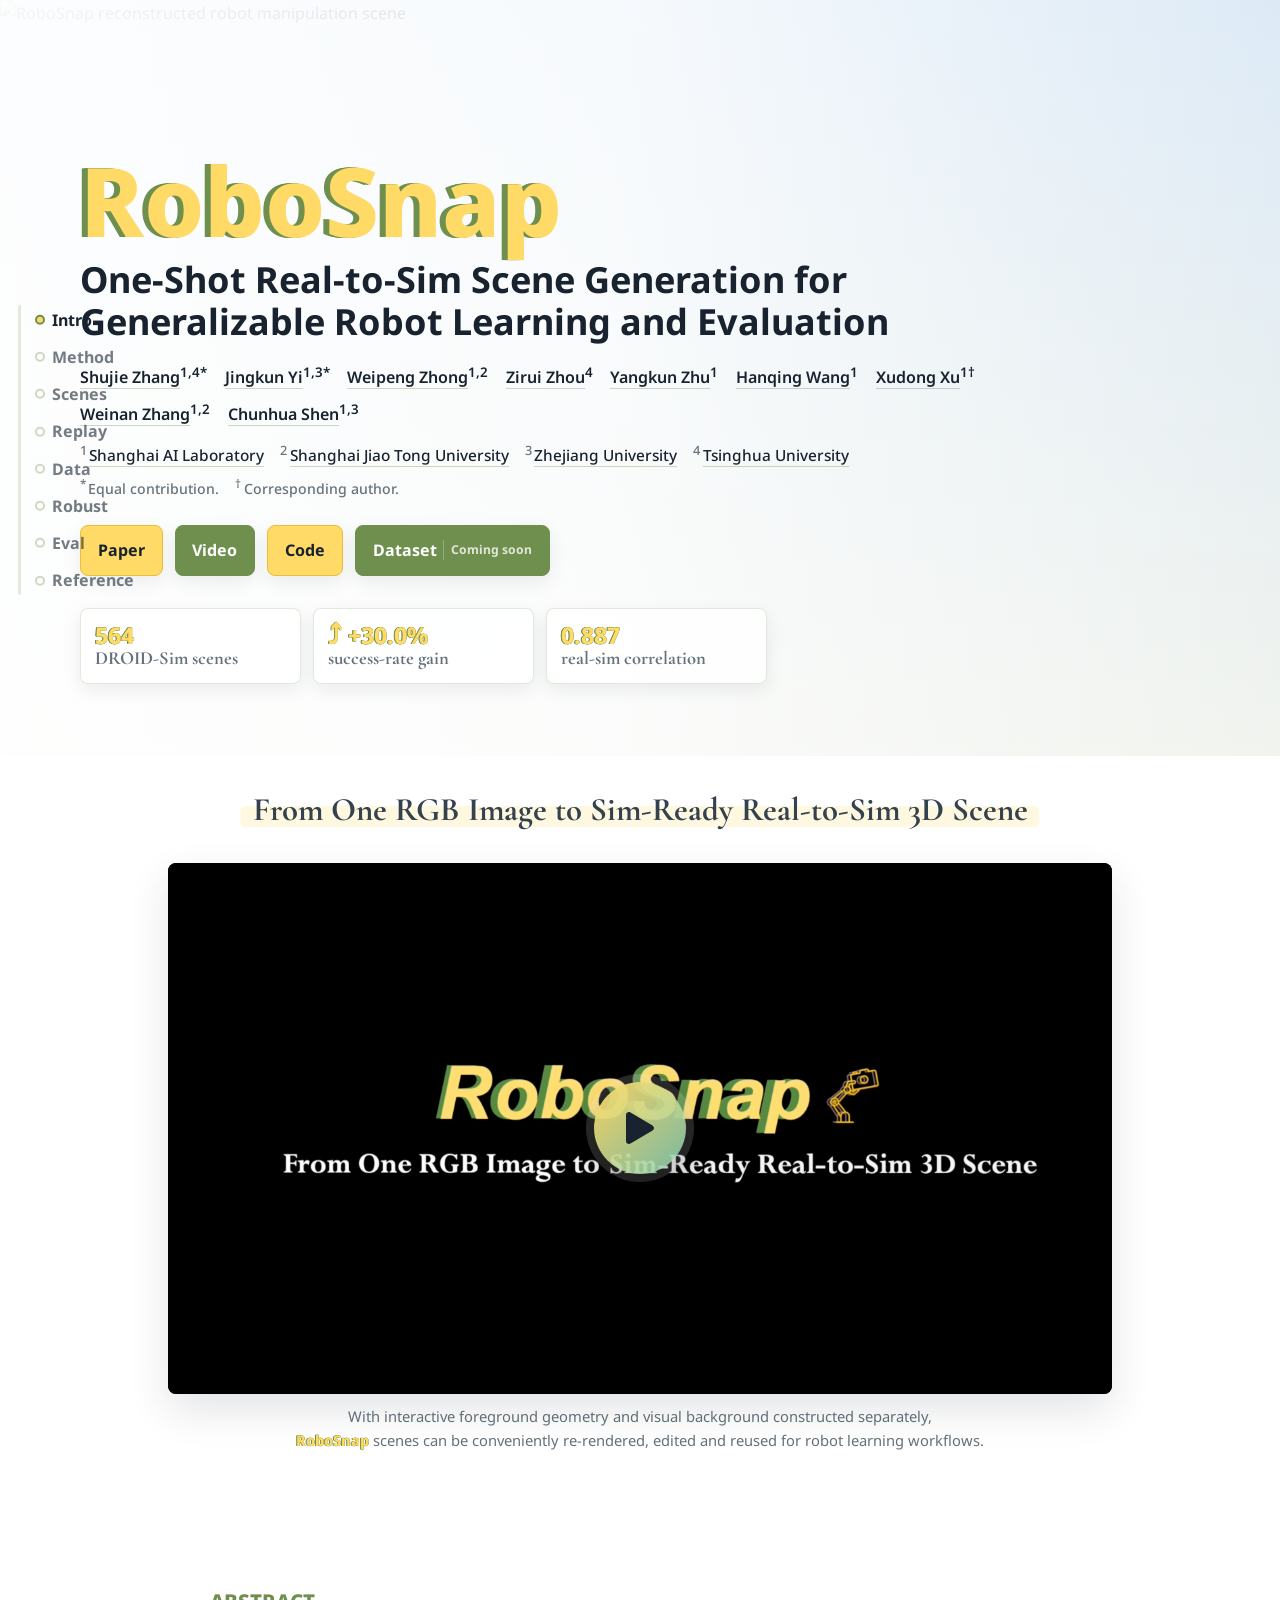
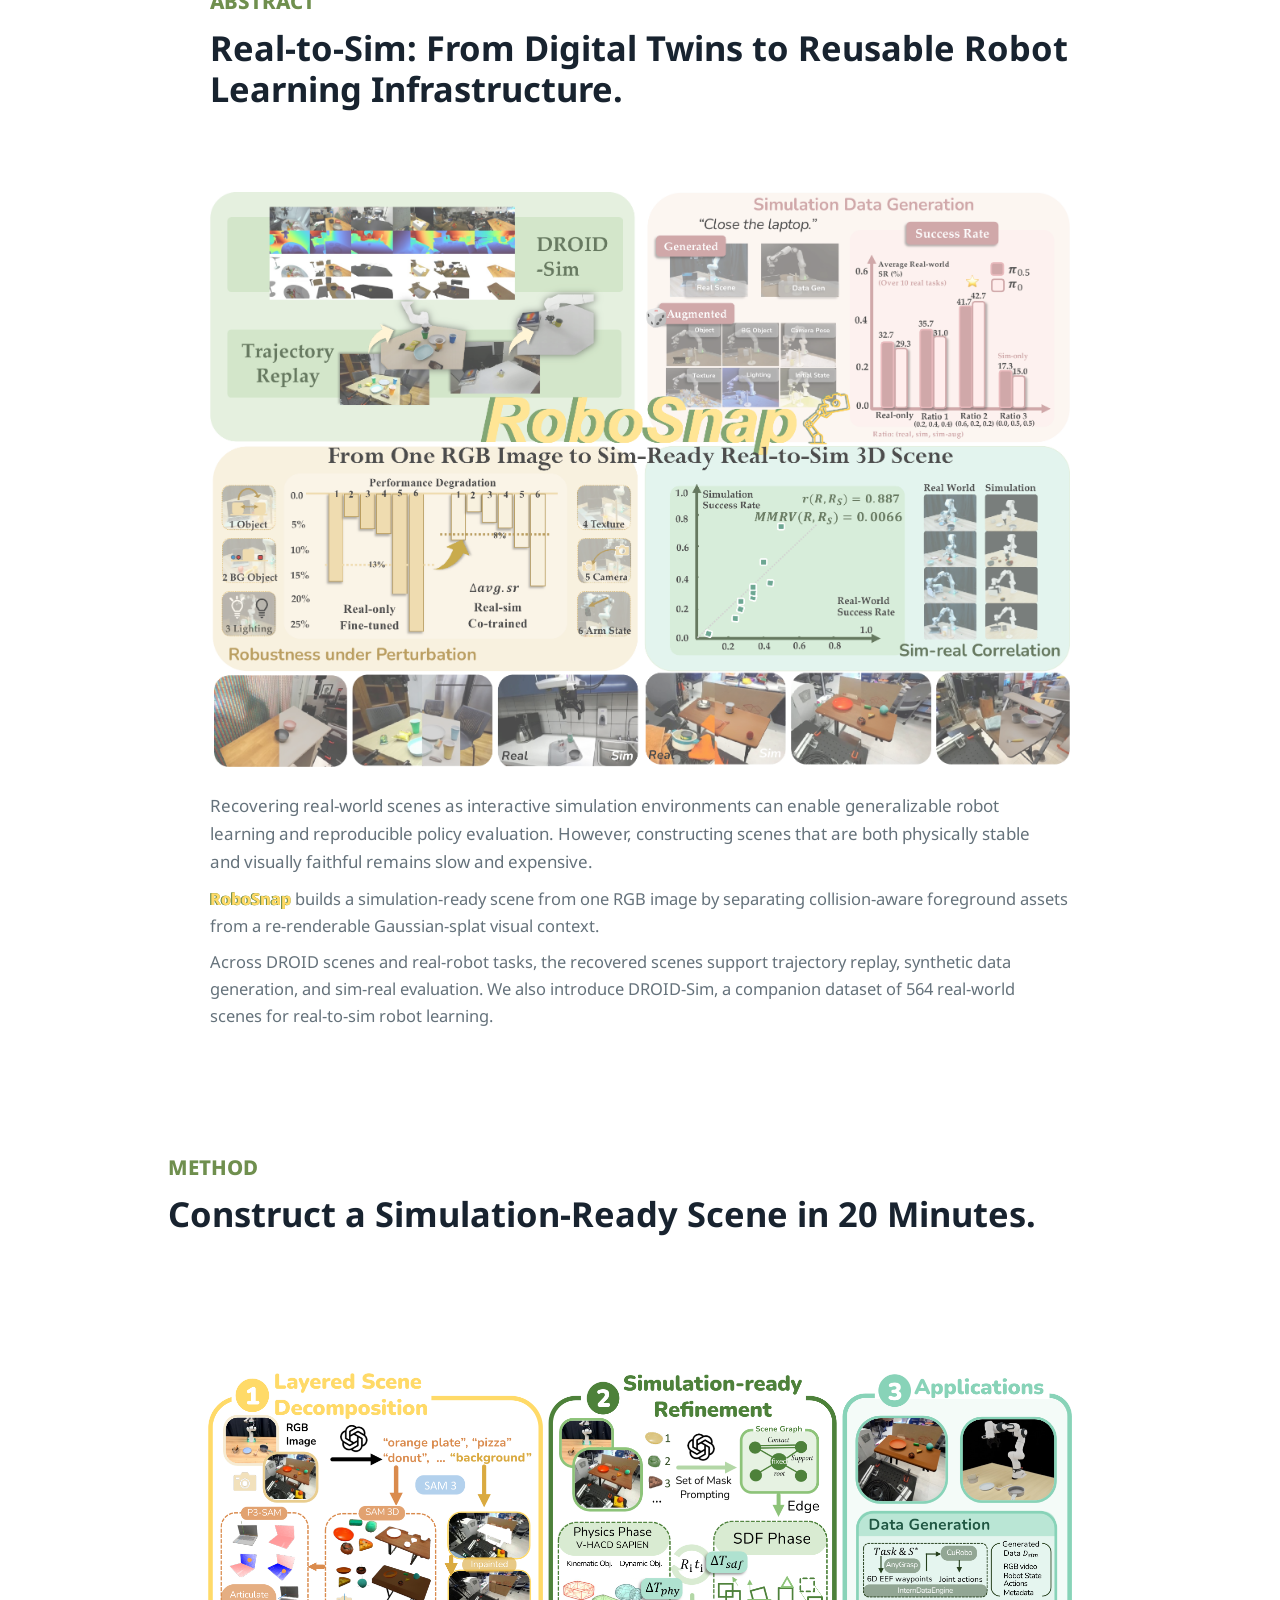
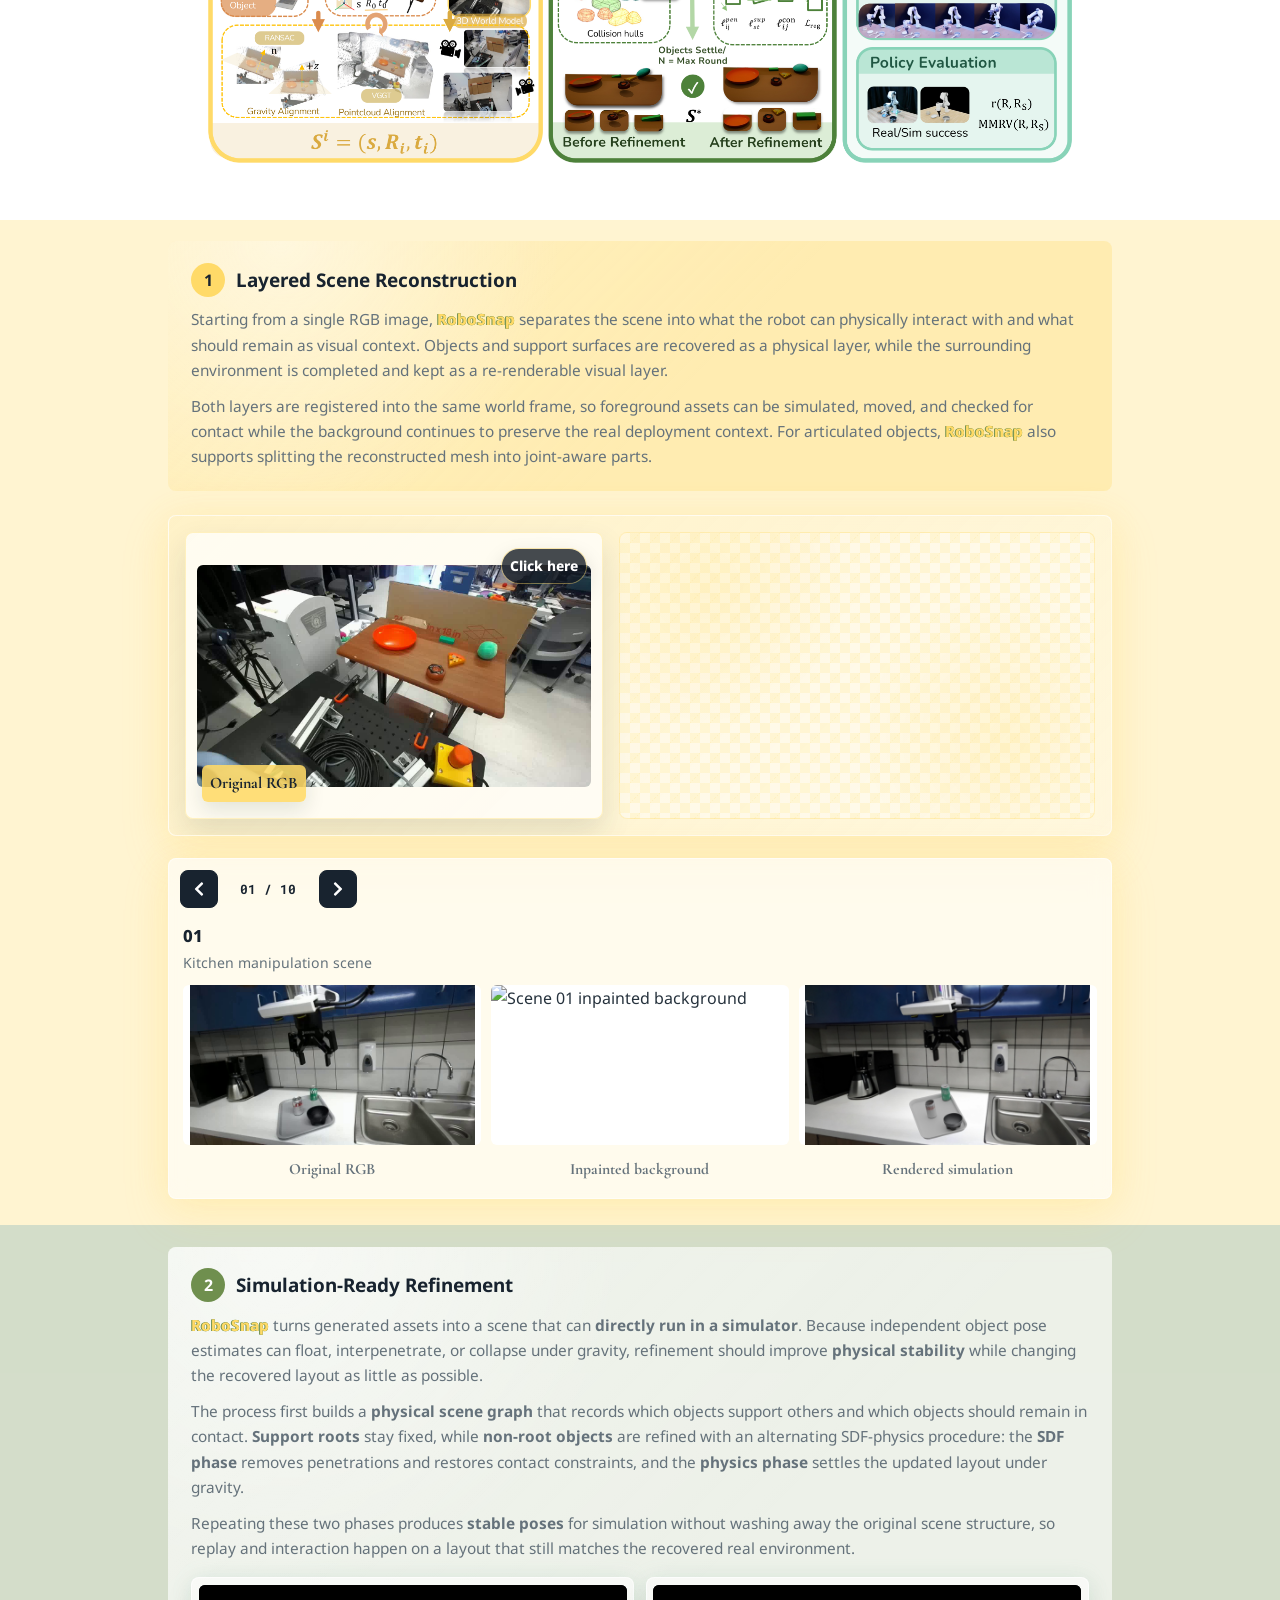
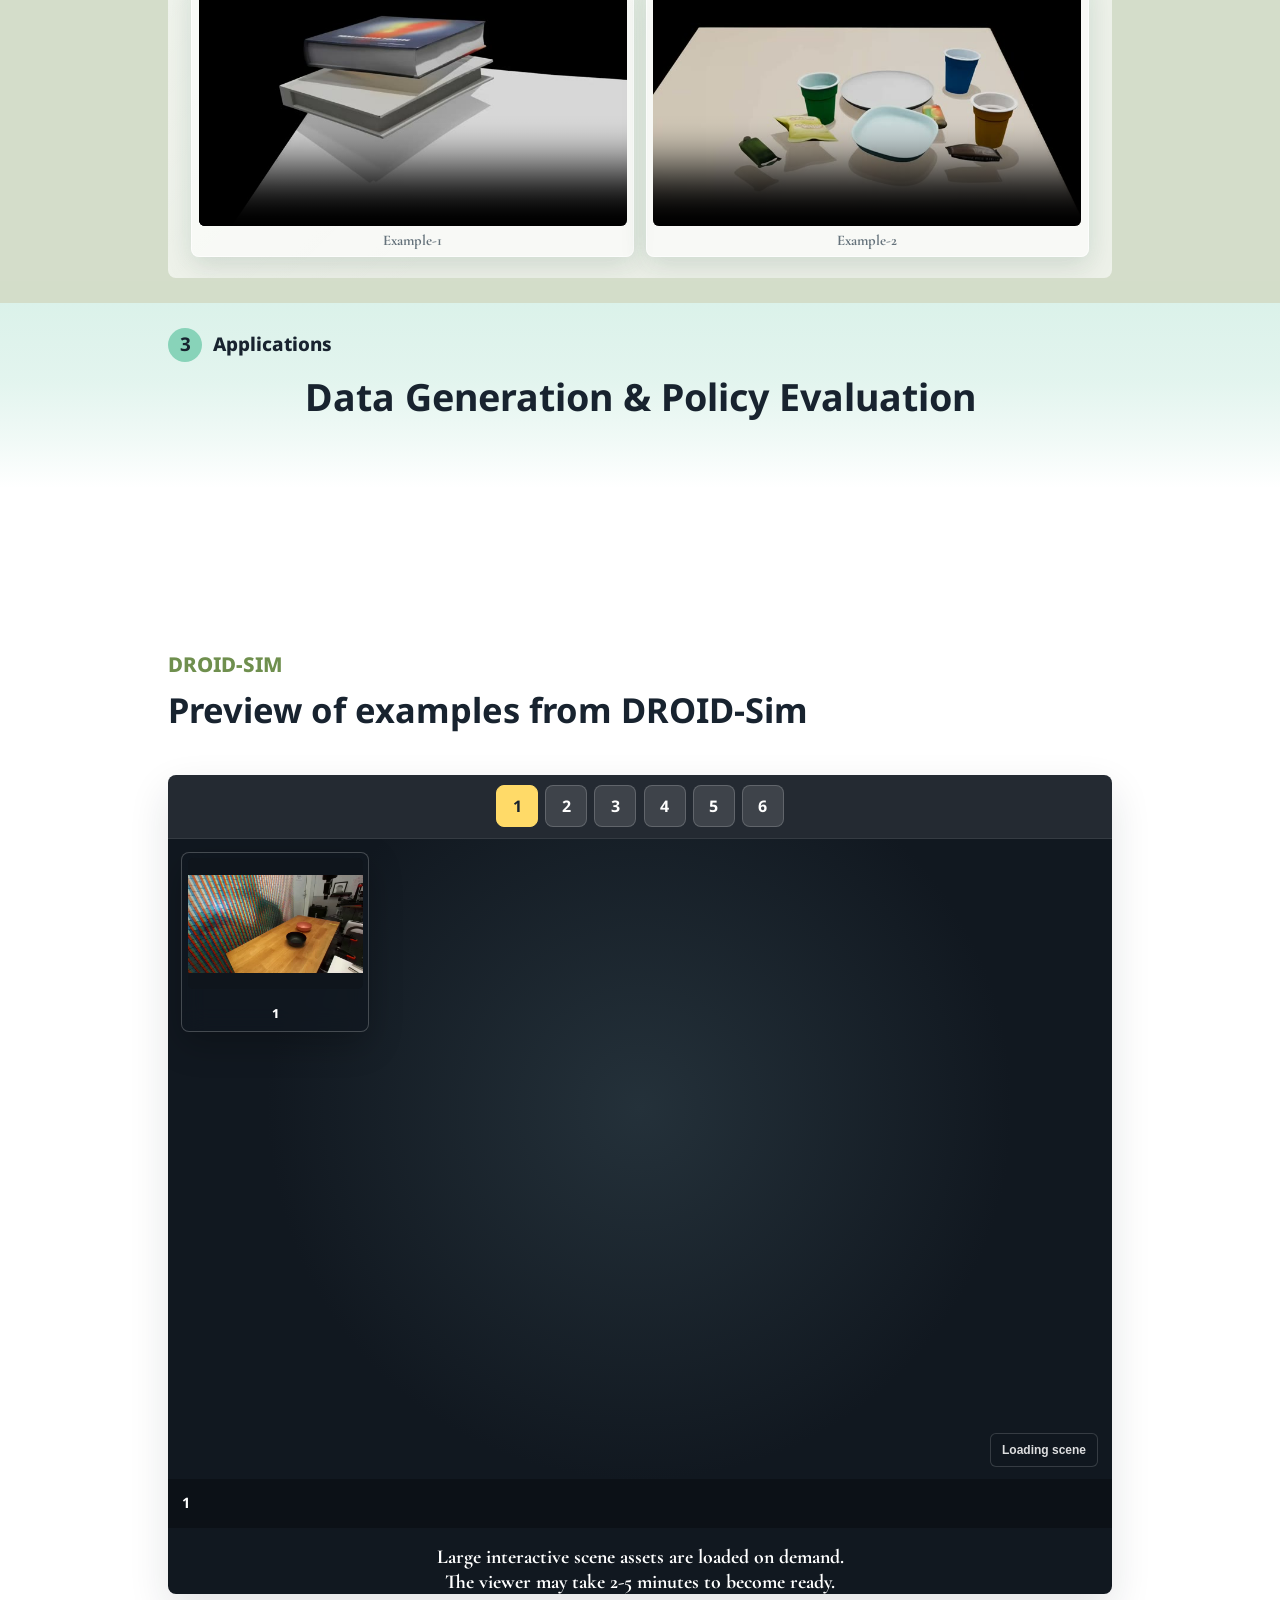
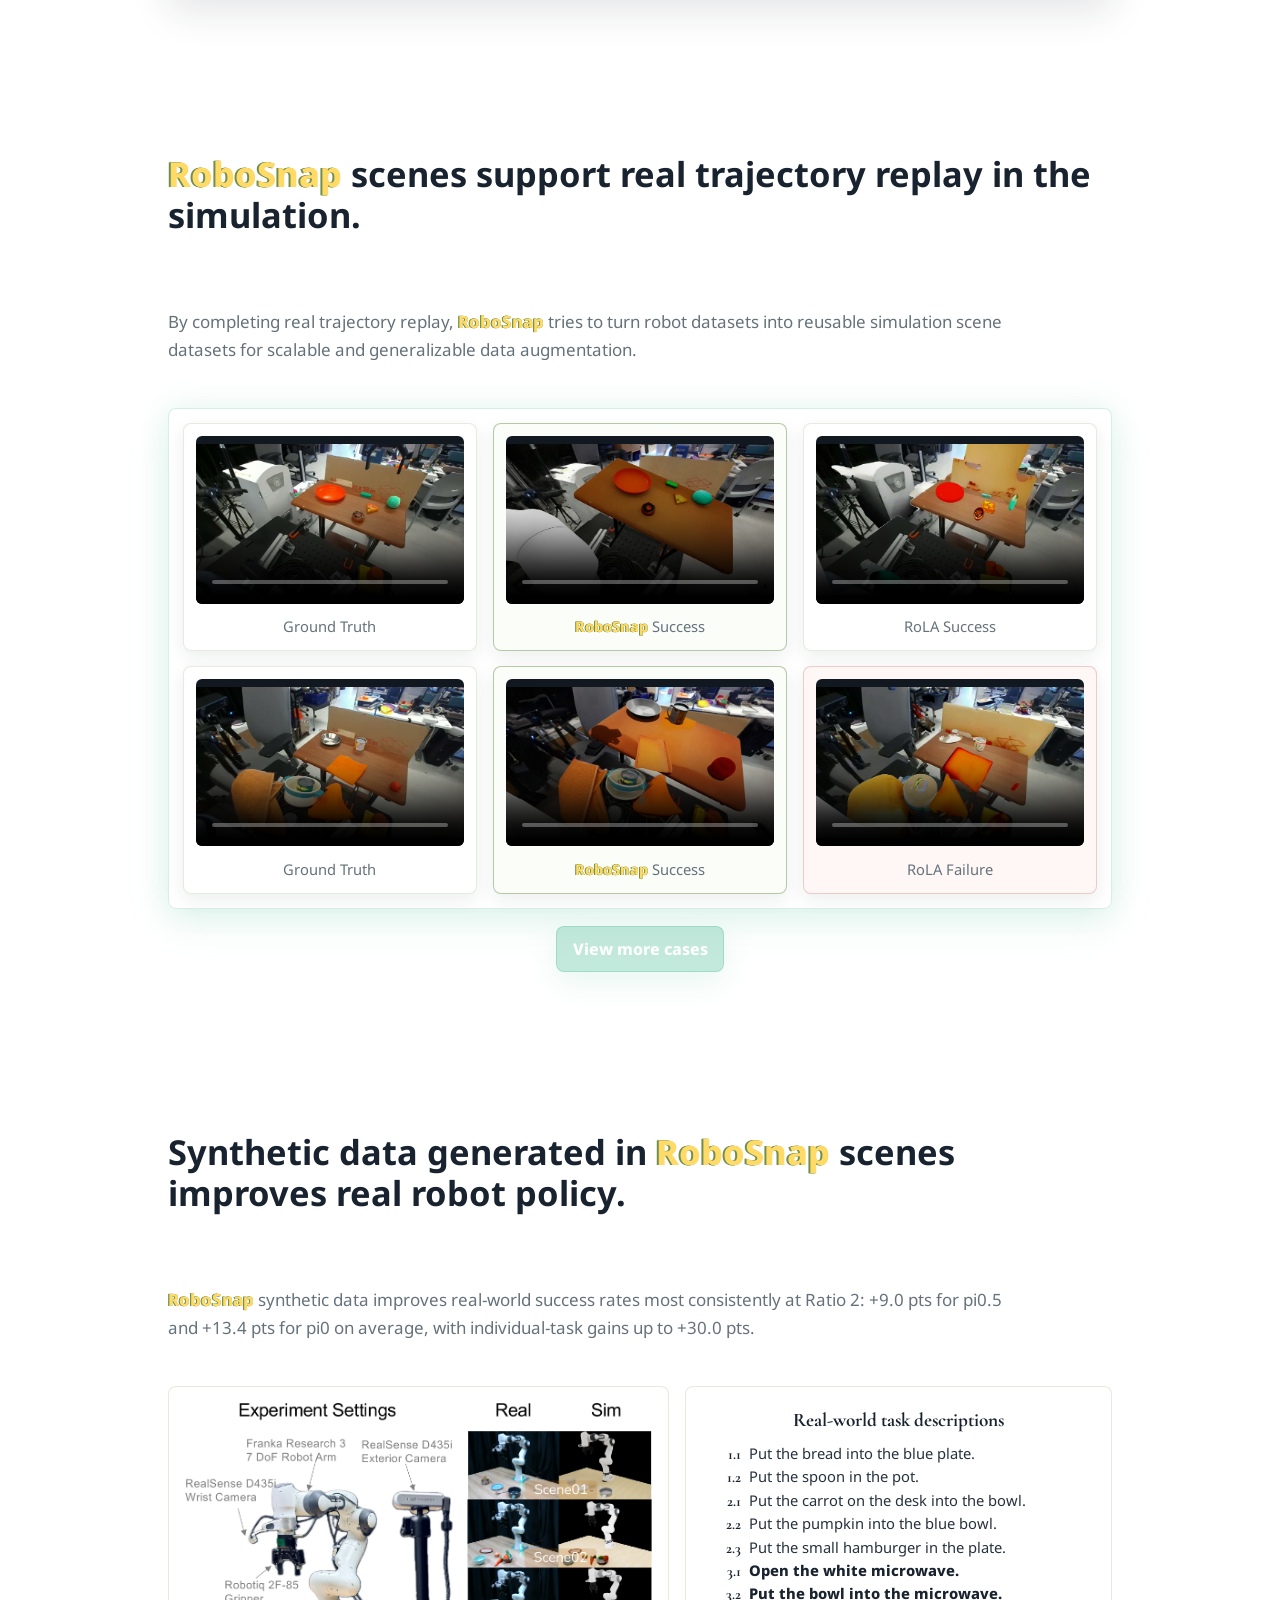
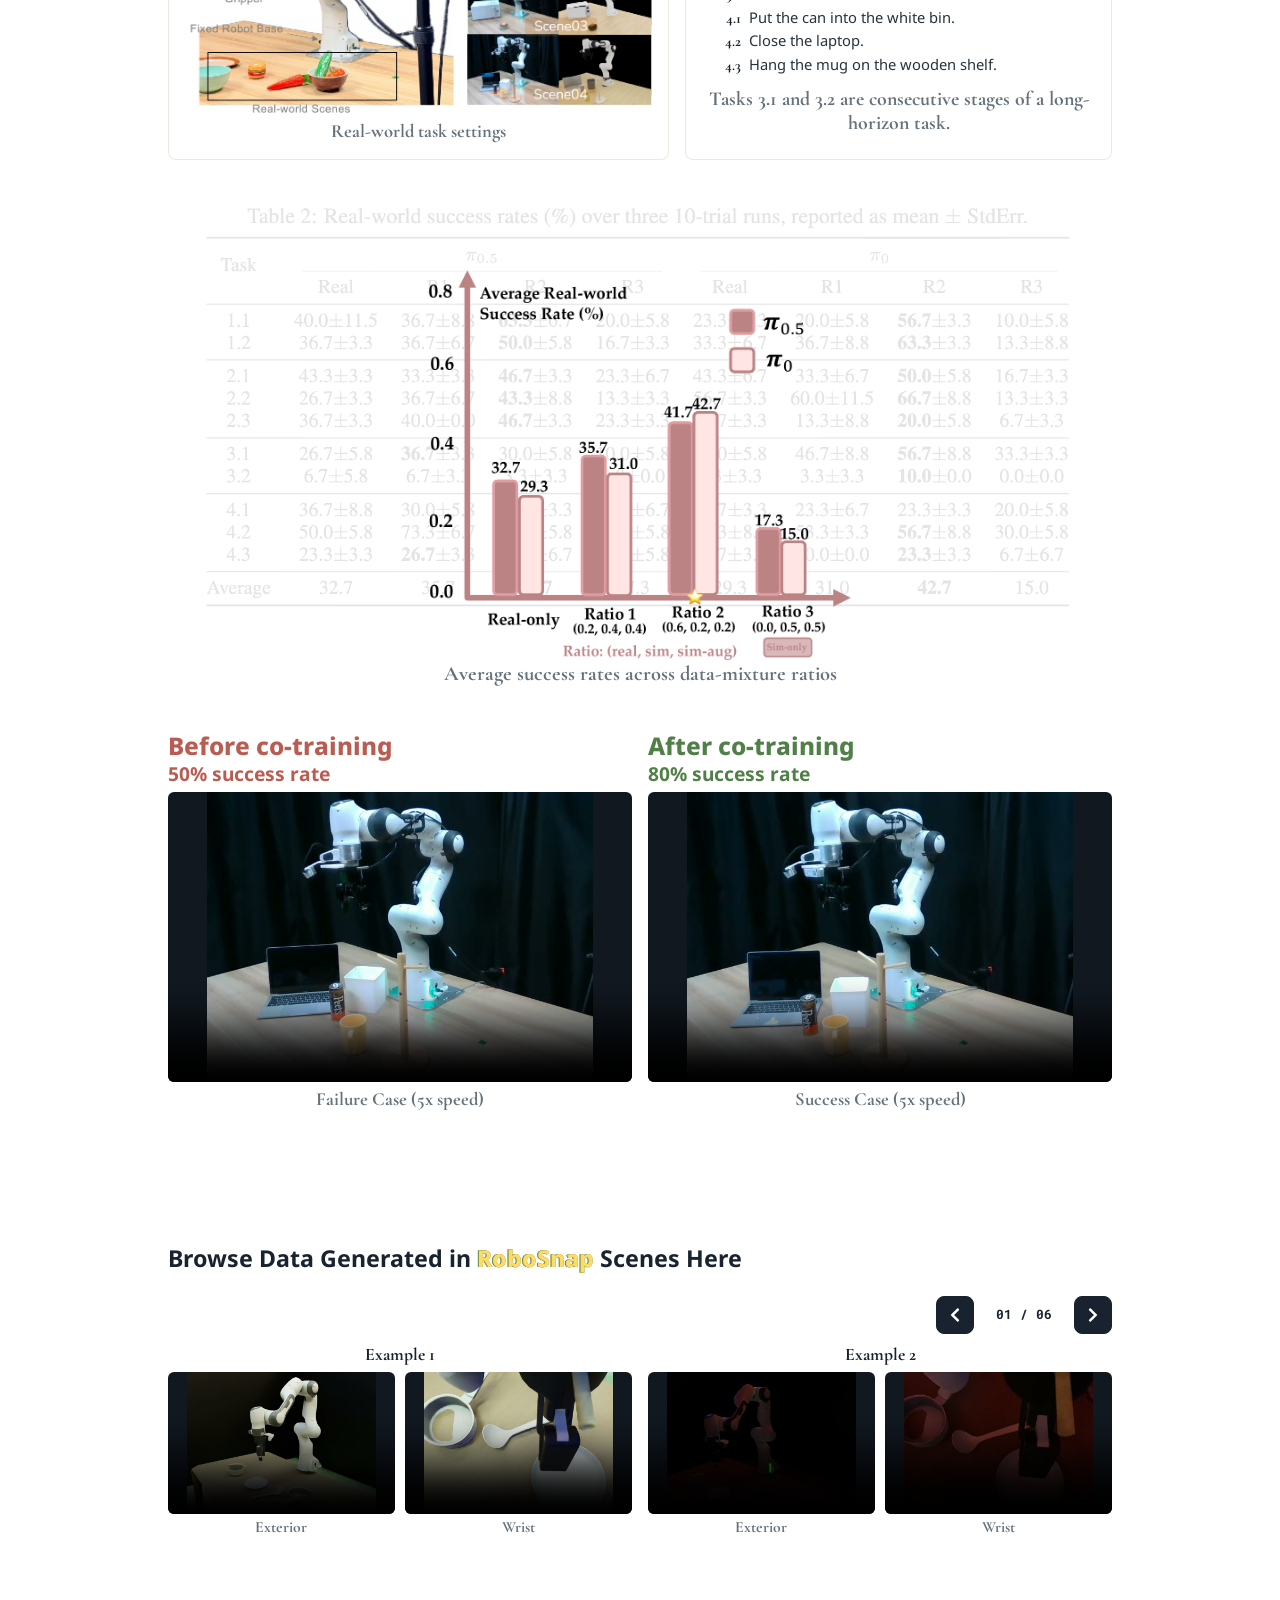
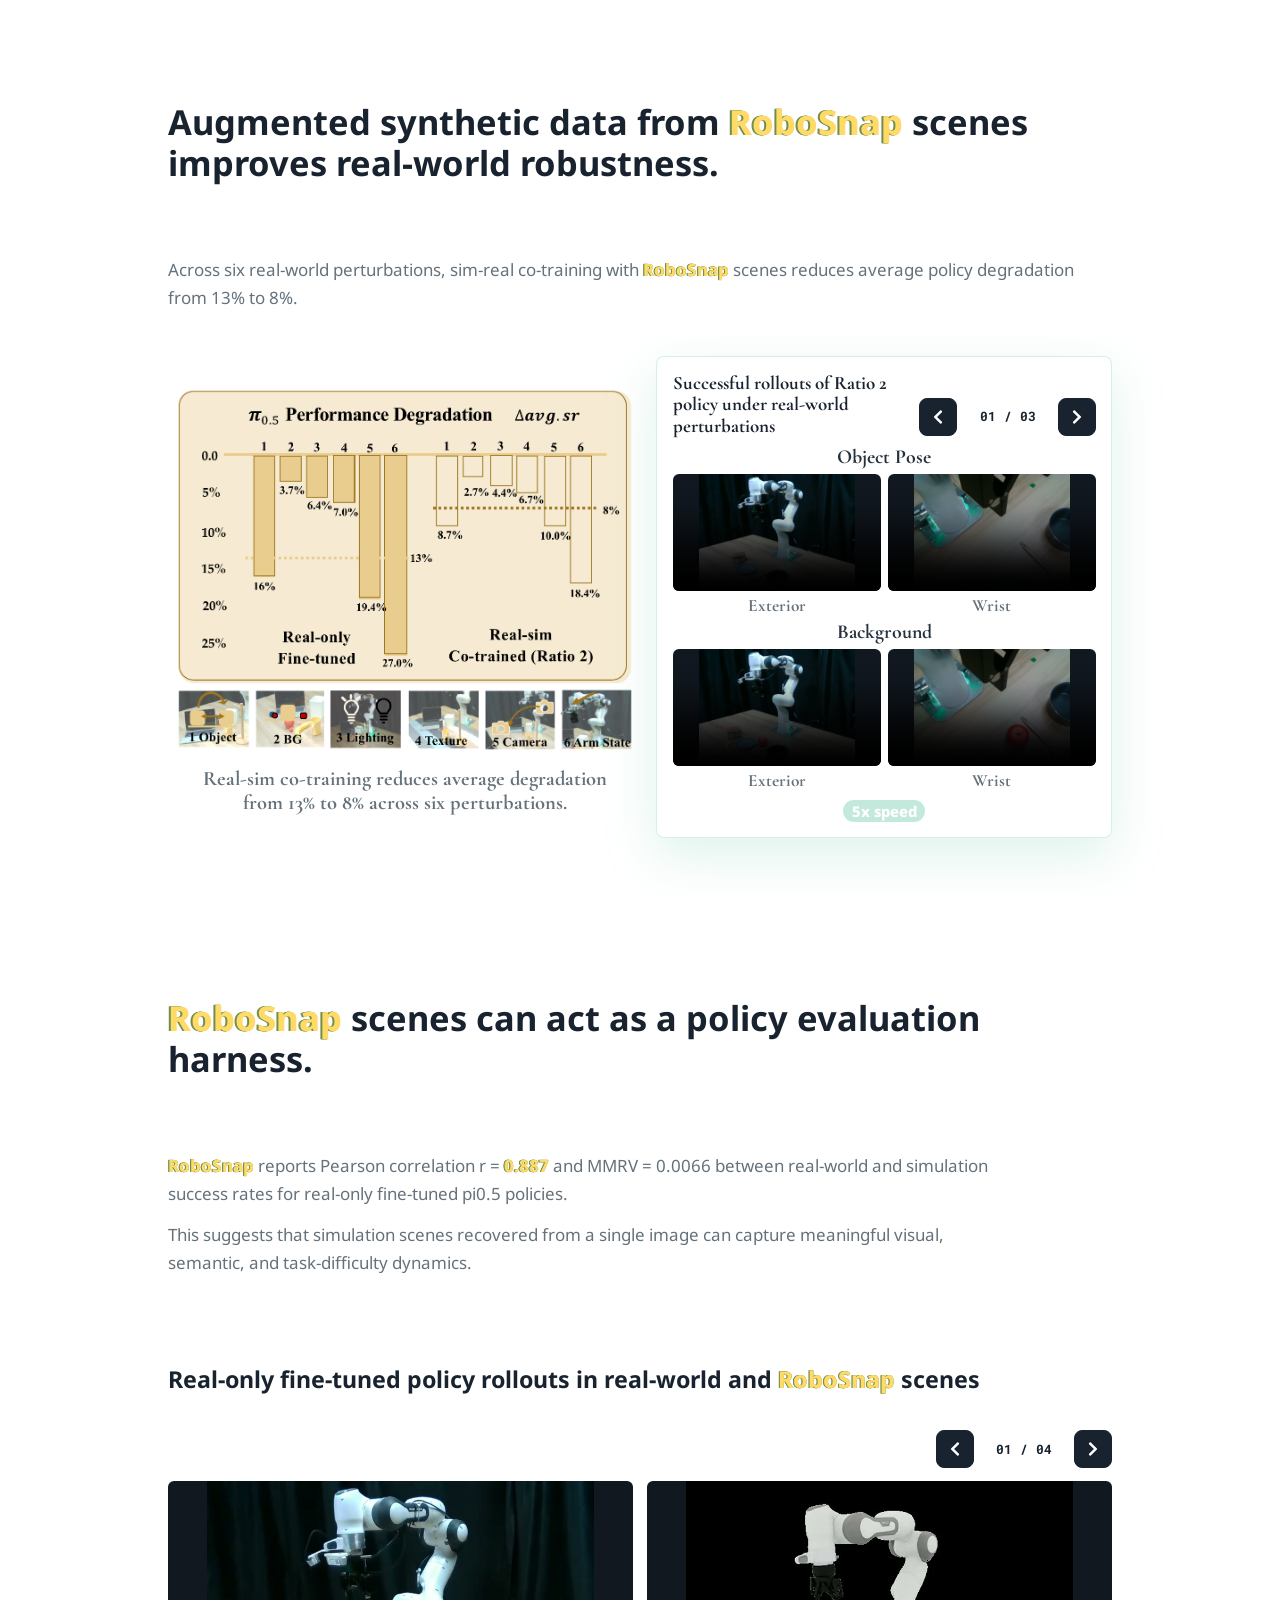
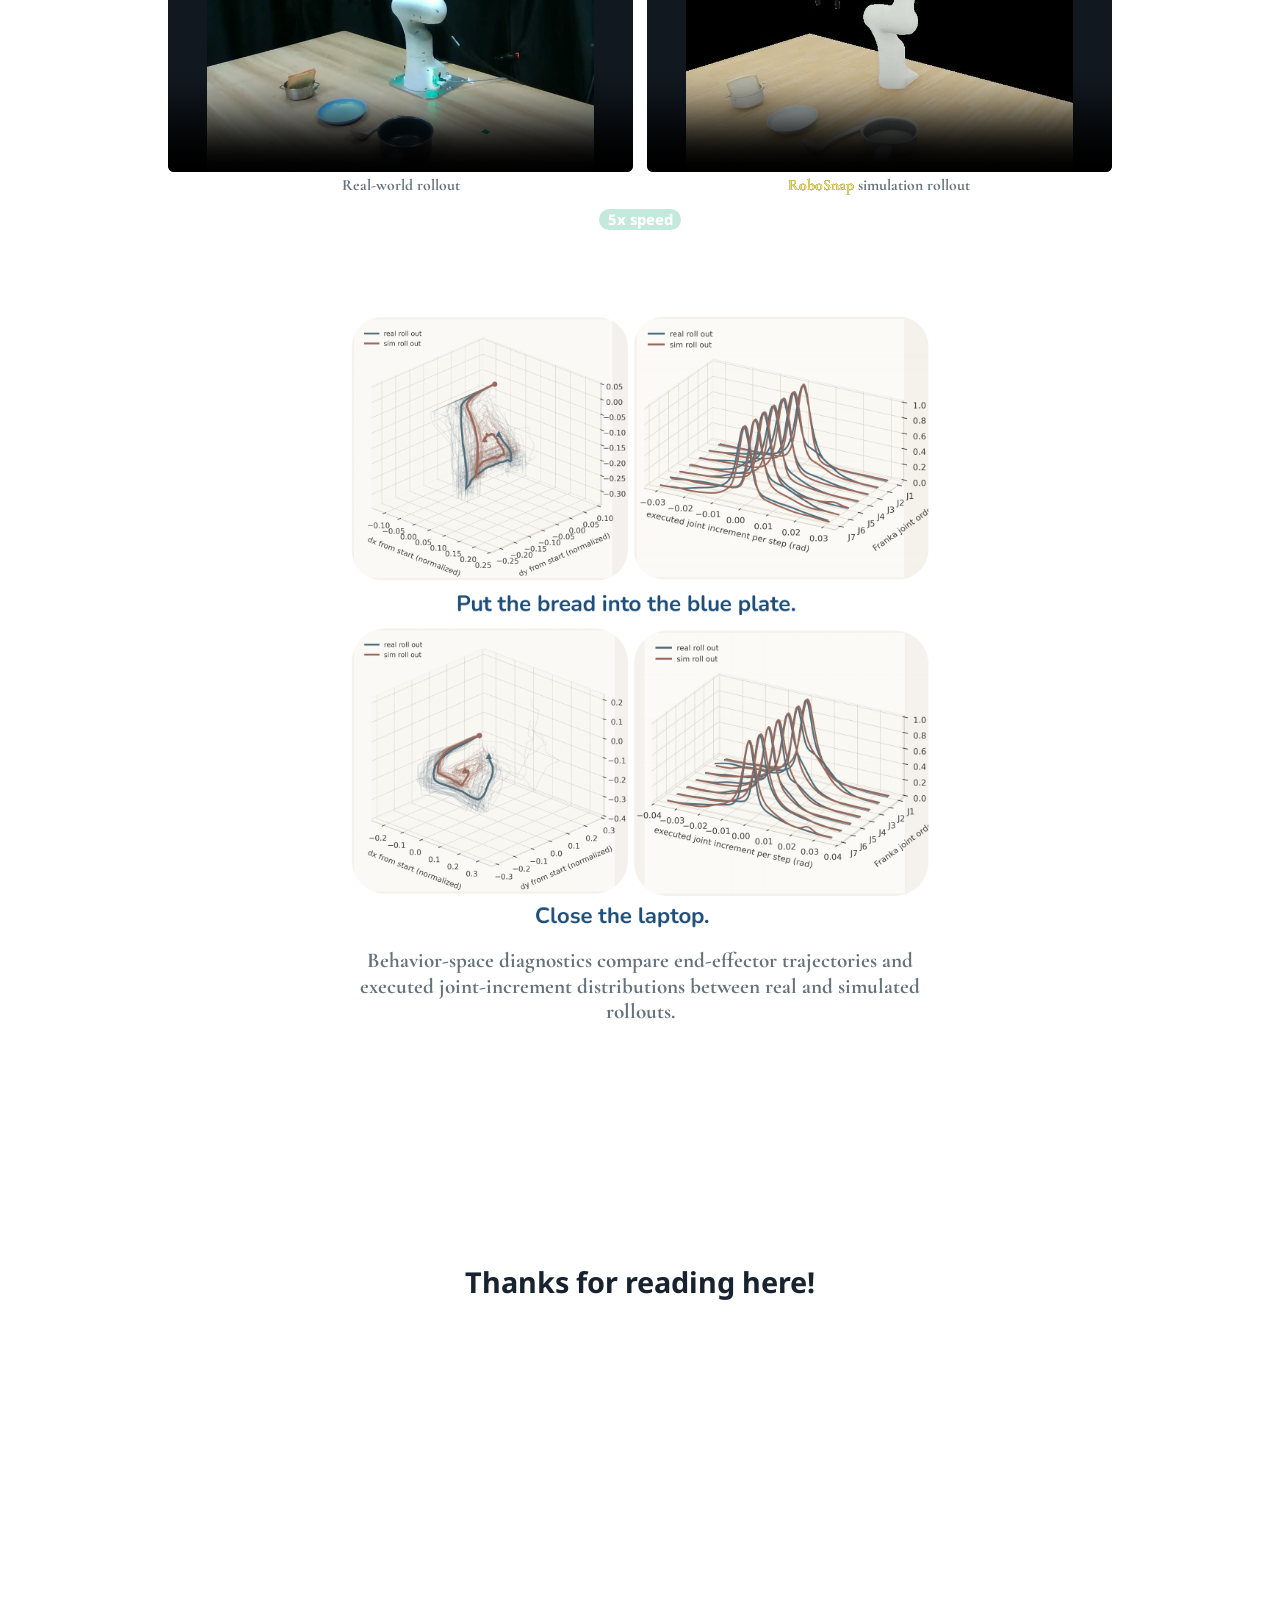
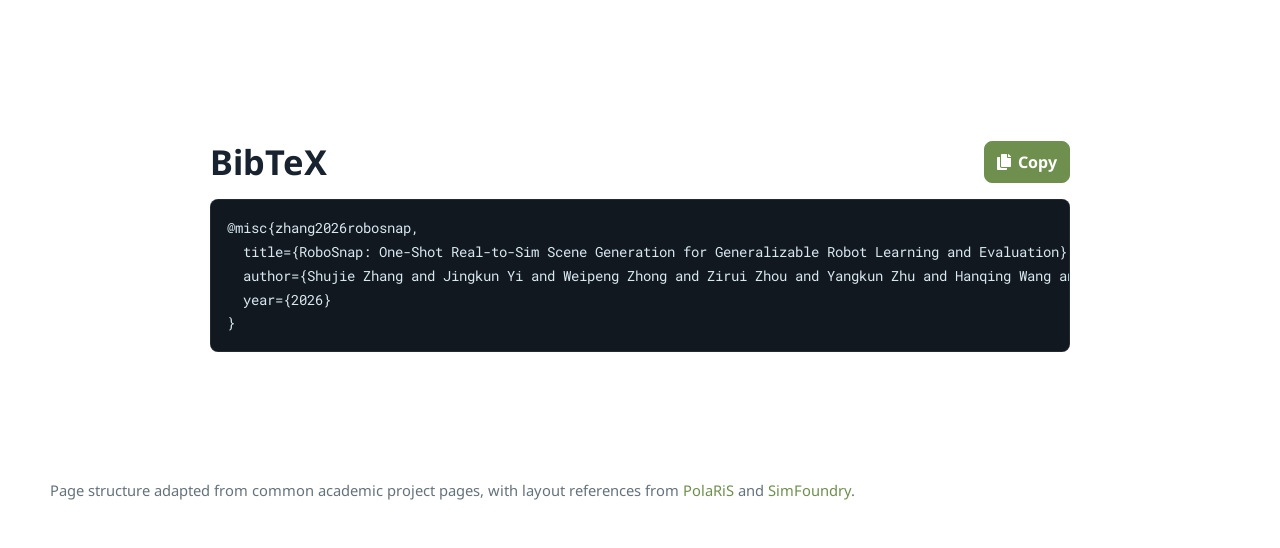
==== index.html @ ae279637 "Add search verification files" ====
<!DOCTYPE html>
<html lang="en">

<head>
  <meta charset="utf-8">
  <meta name="viewport" content="width=device-width, initial-scale=1">
  <meta name="title" content="RoboSnap: One-Shot Real-to-Sim Scene Generation for Generalizable Robot Learning and Evaluation">
  <meta name="description" content="RoboSnap reconstructs simulation-ready robot manipulation scenes from a single RGB image, enabling trajectory replay, synthetic data generation, robustness augmentation, and sim-real policy evaluation.">
  <meta name="keywords" content="robot learning, real-to-sim, simulation, DROID-Sim, robot manipulation, policy evaluation, synthetic data generation">
  <meta name="author" content="Shujie Zhang, Jingkun Yi, Weipeng Zhong, Zirui Zhou, Yangkun Zhu, Hanqing Wang, Xudong Xu, Weinan Zhang, Chunhua Shen">
  <meta name="robots" content="index, follow">
  <meta property="og:type" content="article">
  <meta property="og:site_name" content="RoboSnap">
  <meta property="og:title" content="RoboSnap: One-Shot Real-to-Sim Scene Generation for Generalizable Robot Learning and Evaluation">
  <meta property="og:description" content="A single-image real-to-sim framework that reconstructs reusable simulation scenes for robot learning and evaluation.">
  <meta name="twitter:card" content="summary_large_image">
  <meta name="twitter:title" content="RoboSnap: One-Shot Real-to-Sim Scene Generation">
  <meta name="twitter:description" content="One-shot real-to-sim scene generation for robot learning and evaluation.">
  <meta name="citation_title" content="RoboSnap: One-Shot Real-to-Sim Scene Generation for Generalizable Robot Learning and Evaluation">
  <meta name="citation_author" content="Zhang, Shujie">
  <meta name="citation_author" content="Yi, Jingkun">
  <meta name="citation_author" content="Zhong, Weipeng">
  <meta name="citation_author" content="Zhou, Zirui">
  <meta name="citation_author" content="Zhu, Yangkun">
  <meta name="citation_author" content="Wang, Hanqing">
  <meta name="citation_author" content="Xu, Xudong">
  <meta name="citation_author" content="Zhang, Weinan">
  <meta name="citation_author" content="Shen, Chunhua">
  <meta name="citation_publication_date" content="2026">
  <meta name="theme-color" content="#6F8F4E">

  <title>RoboSnap</title>

  <link rel="icon" type="image/svg+xml" href="image-2.svg?v=20260703-icon-clean2">
  <link rel="alternate icon" type="image/png" sizes="512x512" href="static/images/favicon.png?v=20260703-icon-clean2">
  <link rel="apple-touch-icon" href="static/images/favicon.png?v=20260703-icon-clean2">
  <link rel="preconnect" href="https://fonts.googleapis.com">
  <link rel="preconnect" href="https://fonts.gstatic.com" crossorigin>
  <link href="https://fonts.googleapis.com/css2?family=Google+Sans:wght@400;500;600;700&amp;family=Noto+Sans:wght@400;500;600;700&amp;family=Roboto+Mono:wght@500;600&amp;display=swap" rel="stylesheet">
  <link rel="stylesheet" href="static/css/fontawesome.all.min.css">
  <link rel="stylesheet" href="static/css/index.css?v=20260707-paper-offline">

  <script defer src="static/js/fontawesome.all.min.js"></script>
  <script defer src="static/js/index.js?v=20260706-sim-real-slider"></script>

  <script type="application/ld+json">
  {
    "@context": "https://schema.org",
    "@type": "ScholarlyArticle",
    "headline": "RoboSnap: One-Shot Real-to-Sim Scene Generation for Generalizable Robot Learning and Evaluation",
    "description": "RoboSnap converts a single RGB image into a layered, physically refined, simulation-ready scene for robot learning and evaluation.",
    "author": [
      {"@type": "Person", "name": "Shujie Zhang"},
      {"@type": "Person", "name": "Jingkun Yi"},
      {"@type": "Person", "name": "Weipeng Zhong"},
      {"@type": "Person", "name": "Zirui Zhou"},
      {"@type": "Person", "name": "Yangkun Zhu"},
      {"@type": "Person", "name": "Hanqing Wang"},
      {"@type": "Person", "name": "Xudong Xu"},
      {"@type": "Person", "name": "Weinan Zhang"},
      {"@type": "Person", "name": "Chunhua Shen"}
    ],
    "datePublished": "2026",
    "keywords": ["real-to-sim", "robot manipulation", "simulation", "policy evaluation", "DROID-Sim"],
    "isAccessibleForFree": true
  }
  </script>
</head>

<body>
  <a class="skip-link" href="#main">Skip to content</a>

  <nav class="progress-sidebar" aria-label="Page sections">
    <a href="#hero" class="progress-item is-active" data-section-link="hero"><span></span>Intro</a>
    <a href="#method" class="progress-item" data-section-link="method"><span></span>Method</a>
    <a href="#scenes" class="progress-item" data-section-link="scenes"><span></span>Scenes</a>
    <a href="#replay" class="progress-item" data-section-link="replay"><span></span>Replay</a>
    <a href="#experiment-3" class="progress-item" data-section-link="experiment-3"><span></span>Data</a>
    <a href="#experiment-4" class="progress-item" data-section-link="experiment-4"><span></span>Robust</a>
    <a href="#experiment-5" class="progress-item" data-section-link="experiment-5"><span></span>Eval</a>
    <a href="#resources" class="progress-item" data-section-link="resources"><span></span>Reference</a>
  </nav>

  <button class="scroll-to-top" type="button" aria-label="Scroll to top" title="Scroll to top">
    <i class="fas fa-chevron-up"></i>
  </button>

  <main id="main">
    <section class="hero" id="hero" data-observe-section>
      <img class="hero-bg" src="static/robosnap/images/scenes/scene09_composed.png" alt="RoboSnap reconstructed robot manipulation scene">
      <div class="hero-overlay"></div>
        <div class="hero-inner">
          <h1><span class="robosnap-shadow-text hero-logo-text">RoboSnap</span></h1>
          <p class="hero-paper-title">One-Shot Real-to-Sim Scene Generation for Generalizable Robot Learning and Evaluation</p>
          <div class="authors publication-authors">
          <span><a href="https://hishujie.github.io/" target="_blank" rel="noopener noreferrer">Shujie Zhang</a><sup>1,4*</sup></span>
          <span><a href="https://openreview.net/profile?id=%7Ejingkun_yi1" target="_blank" rel="noopener noreferrer">Jingkun Yi</a><sup>1,3*</sup></span>
          <span><a href="https://github.com/PC1E-bit" target="_blank" rel="noopener noreferrer">Weipeng Zhong</a><sup>1,2</sup></span>
          <span><a href="https://github.com/zr-zhou0o0" target="_blank" rel="noopener noreferrer">Zirui Zhou</a><sup>4</sup></span>
          <span><a href="https://github.com/greyman-seu" target="_blank" rel="noopener noreferrer">Yangkun Zhu</a><sup>1</sup></span>
          <span><a href="https://hanqingwangai.github.io/" target="_blank" rel="noopener noreferrer">Hanqing Wang</a><sup>1</sup></span>
          <span><a href="https://sheldontsui.github.io/" target="_blank" rel="noopener noreferrer">Xudong Xu</a><sup>1&dagger;</sup></span>
          <span><a href="https://wnzhang.net/" target="_blank" rel="noopener noreferrer">Weinan Zhang</a><sup>1,2</sup></span>
          <span><a href="https://cshen.github.io" target="_blank" rel="noopener noreferrer">Chunhua Shen</a><sup>1,3</sup></span>
        </div>
        <div class="affiliations">
          <span><sup>1</sup><a href="https://www.shlab.org.cn/" target="_blank" rel="noopener noreferrer">Shanghai AI Laboratory</a></span>
          <span><sup>2</sup><a href="https://www.sjtu.edu.cn/" target="_blank" rel="noopener noreferrer">Shanghai Jiao Tong University</a></span>
          <span><sup>3</sup><a href="https://www.zju.edu.cn/" target="_blank" rel="noopener noreferrer">Zhejiang University</a></span>
          <span><sup>4</sup><a href="https://www.tsinghua.edu.cn/" target="_blank" rel="noopener noreferrer">Tsinghua University</a></span>
        </div>
        <div class="author-notes">
          <span><sup>*</sup>Equal contribution.</span>
          <span><sup>&dagger;</sup>Corresponding author.</span>
        </div>
        <div class="hero-actions" aria-label="Project resources">
          <span class="button paper-button is-disabled" aria-disabled="true">Paper</span>
          <a class="button video-button" href="https://youtu.be/82KTBSiscYM" target="_blank" rel="noopener noreferrer">Video</a>
          <a class="button code-button" href="https://github.com/robosnap" target="_blank" rel="noopener noreferrer">Code</a>
          <span class="button dataset-button is-disabled" aria-disabled="true">Dataset <small>Coming soon</small></span>
        </div>
        <div class="hero-metrics" aria-label="Key paper results">
          <div>
            <strong class="robosnap-shadow-text">564</strong>
            <span>DROID-Sim scenes</span>
          </div>
          <div>
            <strong class="robosnap-shadow-text"><b class="metric-arrow" aria-hidden="true">⤴</b> +30.0%</strong>
            <span>success-rate gain</span>
          </div>
          <div>
            <strong class="robosnap-shadow-text">0.887</strong>
            <span>real-sim correlation</span>
          </div>
        </div>
      </div>
    </section>

    <section class="teaser-band video-band">
      <div class="container">
        <p class="teaser-serif-title">From One RGB Image to Sim-Ready Real-to-Sim 3D Scene</p>
        <figure class="wide-video">
          <div class="video-poster" data-video-poster data-video-src="https://www.youtube-nocookie.com/embed/82KTBSiscYM?rel=0&amp;autoplay=1">
            <button class="video-poster-button" type="button" aria-label="Play RoboSnap video">
              <img src="static/robosnap/images/cover.png" alt="RoboSnap video cover">
              <span class="video-play-icon" aria-hidden="true"><i class="fas fa-play"></i></span>
            </button>
          </div>
          <figcaption>
            With interactive foreground geometry and visual background constructed separately,<br><span class="robosnap-shadow-text compact-shadow">RoboSnap</span> scenes can be conveniently re-rendered, edited and reused for robot learning workflows.
          </figcaption>
        </figure>
      </div>
    </section>

    <section class="section abstract-section" id="abstract" data-observe-section>
      <div class="container narrow">
        <p class="section-kicker">Abstract</p>
        <h2 class="section-title">Real-to-Sim: From Digital Twins to Reusable Robot Learning Infrastructure.</h2>
        <figure class="teaser-figure-card abstract-teaser-figure">
          <img src="static/robosnap/images/figures/teaser-tight.png" alt="RoboSnap overview: DROID-Sim, trajectory replay, data generation, robustness, and sim-real correlation">
        </figure>
        <p class="lead">
          Recovering real-world scenes as interactive simulation environments can enable generalizable robot learning and reproducible policy evaluation. However, constructing scenes that are both physically stable and visually faithful remains slow and expensive.
        </p>
        <p>
          <span class="robosnap-shadow-text compact-shadow">RoboSnap</span> builds a simulation-ready scene from one RGB image by separating collision-aware foreground assets from a re-renderable Gaussian-splat visual context.
        </p>
        <p>
          Across DROID scenes and real-robot tasks, the recovered scenes support trajectory replay, synthetic data generation, and sim-real evaluation. We also introduce DROID-Sim, a companion dataset of 564 real-world scenes for real-to-sim robot learning.
        </p>
      </div>
    </section>

    <section class="section method-section" id="method" data-observe-section>
      <div class="container">
        <div class="section-heading">
          <p class="section-kicker">Method</p>
          <h2 class="section-title">Construct a Simulation-Ready Scene in 20 Minutes.</h2>
        </div>

        <figure class="method-figure">
          <img src="static/images/method-cropped.png" alt="RoboSnap method pipeline">
        </figure>

        <div class="method-layer-band">
        <div class="method-grid">
          <article class="method-card method-card-primary">
            <div class="method-card-heading">
              <span class="step-label">1</span>
              <h3>Layered Scene Reconstruction</h3>
            </div>
            <p>Starting from a single RGB image, <span class="robosnap-shadow-text compact-shadow">RoboSnap</span> separates the scene into what the robot can physically interact with and what should remain as visual context. Objects and support surfaces are recovered as a physical layer, while the surrounding environment is completed and kept as a re-renderable visual layer.</p>
            <p>Both layers are registered into the same world frame, so foreground assets can be simulated, moved, and checked for contact while the background continues to preserve the real deployment context. For articulated objects, <span class="robosnap-shadow-text compact-shadow">RoboSnap</span> also supports splitting the reconstructed mesh into joint-aware parts.</p>
          </article>
        </div>

        <div class="layer-stack-demo" data-layer-demo aria-label="Layered foreground assets and visual context">
          <button class="layer-source-card" type="button" data-layer-trigger aria-expanded="false" aria-controls="layer-stack-output">
            <img src="static/robosnap/images/original/scene09_original.png" alt="Original RGB scene for layered decomposition">
            <span>Original RGB</span>
            <em>Click here</em>
          </button>
          <div class="layer-stack-output" id="layer-stack-output" aria-hidden="true">
            <div class="layer-stack-stage">
              <figure class="layer-card layer-card-background">
                <img src="static/robosnap/images/figures/method_background.png" alt="Recovered visual context background">
                <figcaption>Visual context</figcaption>
              </figure>
              <figure class="layer-card">
                <img src="static/robosnap/images/figures/method_object_5.png" alt="Recovered support surface layer">
                <figcaption>Support surface</figcaption>
              </figure>
              <figure class="layer-card">
                <img src="static/robosnap/images/figures/method_object_4.png" alt="Recovered foreground object layer">
                <figcaption>Object mask</figcaption>
              </figure>
              <figure class="layer-card">
                <img src="static/robosnap/images/figures/method_object_3.png" alt="Recovered foreground object layer">
                <figcaption>Object mask</figcaption>
              </figure>
              <figure class="layer-card">
                <img src="static/robosnap/images/figures/method_object_2.png" alt="Recovered foreground object layer">
                <figcaption>Object mask</figcaption>
              </figure>
              <figure class="layer-card">
                <img src="static/robosnap/images/figures/method_object_1.png" alt="Recovered foreground object layer">
                <figcaption>Object mask</figcaption>
              </figure>
              <figure class="layer-card">
                <img src="static/robosnap/images/figures/method_object_0.png" alt="Recovered foreground object layer">
                <figcaption>Object mask</figcaption>
              </figure>
            </div>
          </div>
        </div>

        <div class="scene-pair-panel" aria-label="Paired 2D scene previews">
          <div class="scene-pair-header">
            <div class="scene-pair-controls">
              <button type="button" data-scene-pair-prev aria-label="Previous scene preview"><i class="fas fa-chevron-left"></i></button>
              <span id="scene-pair-counter">01 / 10</span>
              <button type="button" data-scene-pair-next aria-label="Next scene preview"><i class="fas fa-chevron-right"></i></button>
            </div>
          </div>
          <div class="scene-pair-scroll" data-scene-pair-track tabindex="0">
            <article class="scene-pair-card">
              <header><h3>01</h3><p>Kitchen manipulation scene</p></header>
              <div class="scene-pair-media">
                <figure><img src="static/robosnap/images/original/scene01_original.png" alt="Scene 01 original RGB image"><figcaption>Original RGB</figcaption></figure>
                <figure><img src="static/robosnap/images/inpainted/scene01_inpainted.png" alt="Scene 01 inpainted background"><figcaption>Inpainted background</figcaption></figure>
                <figure><img src="static/robosnap/images/scenes/scene01_composed.png" alt="Scene 01 rendered simulation"><figcaption>Rendered simulation</figcaption></figure>
              </div>
            </article>
            <article class="scene-pair-card">
              <header><h3>02</h3><p>Tabletop objects and bowl task</p></header>
              <div class="scene-pair-media">
                <figure><img src="static/robosnap/images/original/scene02_original.png" alt="Scene 02 original RGB image"><figcaption>Original RGB</figcaption></figure>
                <figure><img src="static/robosnap/images/inpainted/scene02_inpainted.png" alt="Scene 02 inpainted background"><figcaption>Inpainted background</figcaption></figure>
                <figure><img src="static/robosnap/images/scenes/scene02_composed.png" alt="Scene 02 rendered simulation"><figcaption>Rendered simulation</figcaption></figure>
              </div>
            </article>
            <article class="scene-pair-card">
              <header><h3>03</h3><p>Striped-wall tabletop scene</p></header>
              <div class="scene-pair-media">
                <figure><img src="static/robosnap/images/original/scene03_original.png" alt="Scene 03 original RGB image"><figcaption>Original RGB</figcaption></figure>
                <figure><img src="static/robosnap/images/inpainted/scene03_inpainted.png" alt="Scene 03 inpainted background"><figcaption>Inpainted background</figcaption></figure>
                <figure><img src="static/robosnap/images/scenes/scene03_composed.png" alt="Scene 03 rendered simulation"><figcaption>Rendered simulation</figcaption></figure>
              </div>
            </article>
            <article class="scene-pair-card">
              <header><h3>04</h3><p>Round-table office layout</p></header>
              <div class="scene-pair-media">
                <figure><img src="static/robosnap/images/original/scene05_original.png" alt="Scene 05 original RGB image"><figcaption>Original RGB</figcaption></figure>
                <figure><img src="static/robosnap/images/inpainted/scene05_inpainted.png" alt="Scene 05 inpainted background"><figcaption>Inpainted background</figcaption></figure>
                <figure><img src="static/robosnap/images/scenes/scene05_composed.png" alt="Scene 05 rendered simulation"><figcaption>Rendered simulation</figcaption></figure>
              </div>
            </article>
            <article class="scene-pair-card">
              <header><h3>05</h3><p>Small tabletop mug scene</p></header>
              <div class="scene-pair-media">
                <figure><img src="static/robosnap/images/original/scene07_original.png" alt="Scene 07 original RGB image"><figcaption>Original RGB</figcaption></figure>
                <figure><img src="static/robosnap/images/inpainted/scene07_inpainted.png" alt="Scene 07 inpainted background"><figcaption>Inpainted background</figcaption></figure>
                <figure><img src="static/robosnap/images/scenes/scene07_composed.png" alt="Scene 07 rendered simulation"><figcaption>Rendered simulation</figcaption></figure>
              </div>
            </article>
            <article class="scene-pair-card">
              <header><h3>06</h3><p>Cardboard-box workspace</p></header>
              <div class="scene-pair-media">
                <figure><img src="static/robosnap/images/original/scene09_original.png" alt="Scene 09 original RGB image"><figcaption>Original RGB</figcaption></figure>
                <figure><img src="static/robosnap/images/inpainted/scene09_inpainted.png" alt="Scene 09 inpainted background"><figcaption>Inpainted background</figcaption></figure>
                <figure><img src="static/robosnap/images/scenes/scene09_composed.png" alt="Scene 09 rendered simulation"><figcaption>Rendered simulation</figcaption></figure>
              </div>
            </article>
            <article class="scene-pair-card">
              <header><h3>07</h3><p>Workshop layout</p></header>
              <div class="scene-pair-media">
                <figure><img src="static/robosnap/images/original/scene10_original.png" alt="Scene 10 original RGB image"><figcaption>Original RGB</figcaption></figure>
                <figure><img src="static/robosnap/images/inpainted/scene10_inpainted.png" alt="Scene 10 inpainted background"><figcaption>Inpainted background</figcaption></figure>
                <figure><img src="static/robosnap/images/scenes/scene10_composed.png" alt="Scene 10 rendered simulation"><figcaption>Rendered simulation</figcaption></figure>
              </div>
            </article>
            <article class="scene-pair-card">
              <header><h3>08</h3><p>Herringbone-floor office table</p></header>
              <div class="scene-pair-media">
                <figure><img src="static/robosnap/images/original/scene12_original.png" alt="Scene 12 original RGB image"><figcaption>Original RGB</figcaption></figure>
                <figure><img src="static/robosnap/images/inpainted/scene12_inpainted.png" alt="Scene 12 inpainted background"><figcaption>Inpainted background</figcaption></figure>
                <figure><img src="static/robosnap/images/scenes/scene12_composed.png" alt="Scene 12 rendered simulation"><figcaption>Rendered simulation</figcaption></figure>
              </div>
            </article>
            <article class="scene-pair-card">
              <header><h3>09</h3><p>Industrial workshop scene</p></header>
              <div class="scene-pair-media">
                <figure><img src="static/robosnap/images/original/scene14_original.png" alt="Scene 14 original RGB image"><figcaption>Original RGB</figcaption></figure>
                <figure><img src="static/robosnap/images/inpainted/scene14_inpainted.png" alt="Scene 14 inpainted background"><figcaption>Inpainted background</figcaption></figure>
                <figure><img src="static/robosnap/images/scenes/scene14_composed.png" alt="Scene 14 rendered simulation"><figcaption>Rendered simulation</figcaption></figure>
              </div>
            </article>
            <article class="scene-pair-card">
              <header><h3>10</h3><p>Minimal room scene</p></header>
              <div class="scene-pair-media">
                <figure><img src="static/robosnap/images/original/scene15_original.png" alt="Scene 15 original RGB image"><figcaption>Original RGB</figcaption></figure>
                <figure><img src="static/robosnap/images/inpainted/scene15_inpainted.png" alt="Scene 15 inpainted background"><figcaption>Inpainted background</figcaption></figure>
                <figure><img src="static/robosnap/images/scenes/scene15_composed.png" alt="Scene 15 rendered simulation"><figcaption>Rendered simulation</figcaption></figure>
              </div>
            </article>
          </div>
        </div>

        </div>

        <div class="method-refinement-band">
          <article class="method-card method-card-refinement">
            <div class="method-card-heading">
              <span class="step-label">2</span>
              <h3>Simulation-Ready Refinement</h3>
            </div>
            <p><span class="robosnap-shadow-text compact-shadow">RoboSnap</span> turns generated assets into a scene that can <strong>directly run in a simulator</strong>. Because independent object pose estimates can float, interpenetrate, or collapse under gravity, refinement should improve <strong>physical stability</strong> while changing the recovered layout as little as possible.</p>
            <p>The process first builds a <strong>physical scene graph</strong> that records which objects support others and which objects should remain in contact. <strong>Support roots</strong> stay fixed, while <strong>non-root objects</strong> are refined with an alternating SDF-physics procedure: the <strong>SDF phase</strong> removes penetrations and restores contact constraints, and the <strong>physics phase</strong> settles the updated layout under gravity.</p>
            <p>Repeating these two phases produces <strong>stable poses</strong> for simulation without washing away the original scene structure, so replay and interaction happen on a layout that still matches the recovered real environment.</p>
            <div class="method-refinement-videos" aria-label="Simulation-ready refinement process videos">
              <figure class="method-refinement-video">
                <video poster="static/robosnap/posters/method_refinement_process_01_ce791330.jpg" controls muted loop playsinline preload="metadata">
                  <source src="static/robosnap/videos/method/refinement_process_01.mp4" type="video/mp4">
                </video>
                <figcaption>Example-1</figcaption>
              </figure>
              <figure class="method-refinement-video">
                <video poster="static/robosnap/posters/method_refinement_process_02_e0c7309e.jpg" controls muted loop playsinline preload="metadata">
                  <source src="static/robosnap/videos/method/refinement_process_02.mp4" type="video/mp4">
                </video>
                <figcaption>Example-2</figcaption>
              </figure>
            </div>
          </article>
        </div>

        <div class="method-application-band">
          <div class="method-application-inner">
            <div class="method-application-kicker">
              <span class="step-label">3</span>
              <span>Applications</span>
            </div>
            <h3>Data Generation &amp; Policy Evaluation</h3>
          </div>
        </div>

      </div>
    </section>

    <section class="section scenes-section" id="scenes" data-observe-section>
      <div class="container">
        <div class="section-heading">
          <p class="section-kicker">DROID-Sim</p>
          <h2 class="section-title">Preview of examples from DROID-Sim</h2>
        </div>

        <div class="viewer-layout">
          <div class="viewer-panel">
            <div class="viewer-toolbar" role="tablist" aria-label="Interactive Gaussian splat scenes">
              <button class="splat-tab is-active" type="button" data-splat-scene="03" data-splat-title="1" data-splat-thumb="static/robosnap/images/original/scene03_original.png">1</button>
              <button class="splat-tab" type="button" data-splat-scene="05" data-splat-title="2" data-splat-thumb="static/robosnap/images/original/scene05_original.png">2</button>
              <button class="splat-tab" type="button" data-splat-scene="07" data-splat-title="3" data-splat-thumb="static/robosnap/images/original/scene07_original.png">3</button>
              <button class="splat-tab" type="button" data-splat-scene="09" data-splat-title="4" data-splat-thumb="static/robosnap/images/original/scene09_original.png">4</button>
              <button class="splat-tab" type="button" data-splat-scene="14" data-splat-title="5" data-splat-thumb="static/robosnap/images/original/scene14_original.png">5</button>
              <button class="splat-tab" type="button" data-splat-scene="12" data-splat-title="6" data-splat-thumb="static/robosnap/images/original/scene12_original.png">6</button>
            </div>
            <div class="splat-viewer-stage">
              <iframe id="splat-viewer-frame" title="Interactive Gaussian splat viewer" src="static/robosnap/viewers/scene-viewer.html?scene=03&amp;v=20260705-scene6-cuplight" loading="lazy"></iframe>
              <figure class="splat-viewer-thumb">
                <img id="splat-viewer-thumb-image" src="static/robosnap/images/original/scene03_original.png" alt="Original RGB reference 1">
                <figcaption id="splat-viewer-thumb-label">1</figcaption>
              </figure>
            </div>
            <div class="viewer-meta">
              <strong id="splat-viewer-title">1</strong>
            </div>
            <p class="viewer-load-note">Large interactive scene assets are loaded on demand.<br>The viewer may take <strong>2-5 minutes</strong> to become ready.</p>
          </div>
        </div>
      </div>
    </section>

    <section class="section experiment-section replay-section" id="replay" data-observe-section>
      <div class="container">
        <div class="section-heading">
          <h2 class="section-title"><span class="robosnap-shadow-text compact-shadow">RoboSnap</span> scenes support real trajectory replay in the simulation.</h2>
          <p class="section-lead">By completing real trajectory replay, <span class="robosnap-shadow-text compact-shadow">RoboSnap</span> tries to turn robot datasets into reusable simulation scene datasets for scalable and generalizable data augmentation.</p>
        </div>

        <div class="replay-showcase">
          <article class="replay-case">
            <div class="media-grid three replay-row">
              <figure class="media-card"><video poster="static/robosnap/posters/replay_scene09_gt_bf4d43f4.jpg" controls muted loop playsinline preload="metadata"><source src="static/robosnap/videos/replay/scene09_gt.mp4" type="video/mp4"></video><figcaption>Ground Truth</figcaption></figure>
              <figure class="media-card accent"><video poster="static/robosnap/posters/replay_scene09_ours_5x_de04286c.jpg" controls muted loop playsinline preload="metadata"><source src="static/robosnap/videos/replay/scene09_ours_5x.mp4" type="video/mp4"></video><figcaption><span class="robosnap-shadow-text compact-shadow">RoboSnap</span> Success</figcaption></figure>
              <figure class="media-card"><video poster="static/robosnap/posters/replay_rola_success_5x_3df02cdd.jpg" controls muted loop playsinline preload="metadata"><source src="static/robosnap/videos/replay/rola_success_5x.mp4" type="video/mp4"></video><figcaption>RoLA Success</figcaption></figure>
            </div>
            <div class="media-grid three replay-row">
              <figure class="media-card"><video poster="static/robosnap/posters/replay_scene10_gt_891a9625.jpg" controls muted loop playsinline preload="metadata"><source src="static/robosnap/videos/replay/scene10_gt.mp4" type="video/mp4"></video><figcaption>Ground Truth</figcaption></figure>
              <figure class="media-card accent"><video poster="static/robosnap/posters/replay_scene10_ours_35d8a0ef.jpg" controls muted loop playsinline preload="metadata"><source src="static/robosnap/videos/replay/scene10_ours.mp4" type="video/mp4"></video><figcaption><span class="robosnap-shadow-text compact-shadow">RoboSnap</span> Success</figcaption></figure>
              <figure class="media-card warning"><video poster="static/robosnap/posters/replay_scene10_rola_fail_41c0dffd.jpg" controls muted loop playsinline preload="metadata"><source src="static/robosnap/videos/replay/scene10_rola_fail.mp4" type="video/mp4"></video><figcaption>RoLA Failure</figcaption></figure>
            </div>
          </article>
        </div>

        <div class="replay-more-actions">
          <button class="view-more-cases-btn" type="button" data-replay-more-button aria-expanded="false" aria-controls="replay-more-cases">View more cases</button>
        </div>

        <div class="replay-more-cases" id="replay-more-cases" data-replay-more-panel hidden>
          <div class="media-grid three">
            <figure class="media-card accent"><video poster="static/robosnap/posters/replay_scene02_ours_2f19eb72.jpg" controls muted loop playsinline preload="none"><source data-src="static/robosnap/videos/replay/scene02_ours.mp4" type="video/mp4"></video><figcaption><span class="robosnap-shadow-text compact-shadow">RoboSnap</span> Case</figcaption></figure>
            <figure class="media-card accent"><video poster="static/robosnap/posters/replay_scene03_ours_95370acf.jpg" controls muted loop playsinline preload="none"><source data-src="static/robosnap/videos/replay/scene03_ours.mp4" type="video/mp4"></video><figcaption><span class="robosnap-shadow-text compact-shadow">RoboSnap</span> Case</figcaption></figure>
            <figure class="media-card accent"><video poster="static/robosnap/posters/replay_scene15_ours_5ce90cbc.jpg" controls muted loop playsinline preload="none"><source data-src="static/robosnap/videos/replay/scene15_ours.mp4" type="video/mp4"></video><figcaption><span class="robosnap-shadow-text compact-shadow">RoboSnap</span> Case</figcaption></figure>
          </div>
        </div>
      </div>
    </section>

    <section class="section experiment-section" id="experiment-3" data-observe-section>
      <div class="container">
        <div class="section-heading">
          <h2 class="section-title">Synthetic data generated in <span class="robosnap-shadow-text compact-shadow">RoboSnap</span> scenes improves real robot policy.</h2>
          <p class="section-lead"><span class="robosnap-shadow-text compact-shadow">RoboSnap</span> synthetic data improves real-world success rates most consistently at Ratio 2: +9.0 pts for pi0.5 and +13.4 pts for pi0 on average, with individual-task gains up to +30.0 pts.</p>
        </div>

        <div class="data-evidence">
          <div class="data-task-grid">
            <figure class="data-evidence-figure data-setting-card">
              <img src="static/robosnap/images/figures/real_task_setting.png" alt="Real-world robot task settings">
              <figcaption>Real-world task settings</figcaption>
            </figure>
            <article class="task-description-card" aria-label="Real-world task descriptions">
              <h3>Real-world task descriptions</h3>
              <div class="task-description-list">
                <div class="task-row"><span>1.1</span><p>Put the bread into the blue plate.</p></div>
                <div class="task-row"><span>1.2</span><p>Put the spoon in the pot.</p></div>
                <div class="task-row"><span>2.1</span><p>Put the carrot on the desk into the bowl.</p></div>
                <div class="task-row"><span>2.2</span><p>Put the pumpkin into the blue bowl.</p></div>
                <div class="task-row"><span>2.3</span><p>Put the small hamburger in the plate.</p></div>
                <div class="task-row is-long-horizon"><span>3.1</span><p>Open the white microwave.</p></div>
                <div class="task-row is-long-horizon"><span>3.2</span><p>Put the bowl into the microwave.</p></div>
                <div class="task-row"><span>4.1</span><p>Put the can into the white bin.</p></div>
                <div class="task-row"><span>4.2</span><p>Close the laptop.</p></div>
                <div class="task-row"><span>4.3</span><p>Hang the mug on the wooden shelf.</p></div>
              </div>
              <p class="task-note">Tasks 3.1 and 3.2 are consecutive stages of a long-horizon task.</p>
            </article>
          </div>
          <div class="data-results-composite" aria-label="Real-world policy data results">
            <img class="data-table-watermark" src="static/robosnap/images/figures/real_world_success_table.png" alt="" aria-hidden="true">
            <div class="data-results-foreground">
              <figure class="data-ratio-figure">
                <img src="static/robosnap/images/figures/exp_3_fig_transparent.png" alt="Average real-world success rate across real-only and data mixture ratios">
                <figcaption>Average success rates across data-mixture ratios</figcaption>
              </figure>
            </div>
          </div>
        </div>

        <div class="data-before-after-grid">
          <figure class="data-before-after-item is-failure">
            <h3>Before co-training <span>50% success rate</span></h3>
            <video poster="static/robosnap/posters/data_scene04_before_fail_new_5x_9db009fb.jpg" controls muted loop playsinline preload="metadata"><source src="static/robosnap/videos/data/scene04_before_fail_new_5x.mp4" type="video/mp4"></video>
            <figcaption>Failure Case (5x speed)</figcaption>
          </figure>
          <figure class="data-before-after-item is-success">
            <h3>After co-training <span>80% success rate</span></h3>
            <video poster="static/robosnap/posters/data_scene04_after_success_new_5x_33afbdf6.jpg" controls muted loop playsinline preload="metadata"><source src="static/robosnap/videos/data/scene04_after_success_new_5x.mp4" type="video/mp4"></video>
            <figcaption>Success Case (5x speed)</figcaption>
          </figure>
        </div>

        <h3 class="subsection-title data-aug-heading">Browse Data Generated in <span class="robosnap-shadow-text compact-shadow">RoboSnap</span> Scenes Here</h3>
        <div class="data-aug-slider" aria-label="Synthetic data augmentation demos">
          <div class="data-aug-controls scene-pair-controls">
            <button type="button" data-data-aug-prev aria-label="Previous data augmentation demos"><i class="fas fa-chevron-left"></i></button>
            <span id="data-aug-counter">01 / 06</span>
            <button type="button" data-data-aug-next aria-label="Next data augmentation demos"><i class="fas fa-chevron-right"></i></button>
          </div>
          <div class="data-aug-track" data-data-aug-track tabindex="0">
            <article class="data-aug-slide">
              <div class="data-aug-pair">
                <h4>Example 1</h4>
                <div class="data-aug-videos">
                  <figure><video poster="static/robosnap/posters/data_data_aug_task1_camera_0_e5fe0d7f.jpg" controls muted loop playsinline preload="metadata"><source src="static/robosnap/videos/data/data_aug/task1/camera_0.mp4?v=20260706-dataaug-refresh" type="video/mp4"></video><figcaption>Exterior</figcaption></figure>
                  <figure><video poster="static/robosnap/posters/data_data_aug_task1_camera_1_50376347.jpg" controls muted loop playsinline preload="metadata"><source src="static/robosnap/videos/data/data_aug/task1/camera_1.mp4?v=20260706-dataaug-refresh" type="video/mp4"></video><figcaption>Wrist</figcaption></figure>
                </div>
              </div>
              <div class="data-aug-pair">
                <h4>Example 2</h4>
                <div class="data-aug-videos">
                  <figure><video poster="static/robosnap/posters/data_data_aug_task1_light_0_86731a78.jpg" controls muted loop playsinline preload="metadata"><source src="static/robosnap/videos/data/data_aug/task1/light_0.mp4?v=20260706-dataaug-refresh" type="video/mp4"></video><figcaption>Exterior</figcaption></figure>
                  <figure><video poster="static/robosnap/posters/data_data_aug_task1_light_1_80c70f2d.jpg" controls muted loop playsinline preload="metadata"><source src="static/robosnap/videos/data/data_aug/task1/light_1.mp4?v=20260706-dataaug-refresh" type="video/mp4"></video><figcaption>Wrist</figcaption></figure>
                </div>
              </div>
            </article>
            <article class="data-aug-slide">
              <div class="data-aug-pair">
                <h4>Example 3</h4>
                <div class="data-aug-videos">
                  <figure><video poster="static/robosnap/posters/data_data_aug_task1_texture_0_99997c65.jpg" controls muted loop playsinline preload="metadata"><source src="static/robosnap/videos/data/data_aug/task1/texture_0.mp4?v=20260706-dataaug-refresh" type="video/mp4"></video><figcaption>Exterior</figcaption></figure>
                  <figure><video poster="static/robosnap/posters/data_data_aug_task1_texture_1_ba78eeac.jpg" controls muted loop playsinline preload="metadata"><source src="static/robosnap/videos/data/data_aug/task1/texture_1.mp4?v=20260706-dataaug-refresh" type="video/mp4"></video><figcaption>Wrist</figcaption></figure>
                </div>
              </div>
              <div class="data-aug-pair">
                <h4>Example 4</h4>
                <div class="data-aug-videos">
                  <figure><video poster="static/robosnap/posters/data_data_aug_task2_camera_0_f20cd419.jpg" controls muted loop playsinline preload="metadata"><source src="static/robosnap/videos/data/data_aug/task2/camera_0.mp4?v=20260706-dataaug-refresh" type="video/mp4"></video><figcaption>Exterior</figcaption></figure>
                  <figure><video poster="static/robosnap/posters/data_data_aug_task2_camera_1_5f3fe5fc.jpg" controls muted loop playsinline preload="metadata"><source src="static/robosnap/videos/data/data_aug/task2/camera_1.mp4?v=20260706-dataaug-refresh" type="video/mp4"></video><figcaption>Wrist</figcaption></figure>
                </div>
              </div>
            </article>
            <article class="data-aug-slide">
              <div class="data-aug-pair">
                <h4>Example 5</h4>
                <div class="data-aug-videos">
                  <figure><video poster="static/robosnap/posters/data_data_aug_task2_light_0_a00c4e02.jpg" controls muted loop playsinline preload="metadata"><source src="static/robosnap/videos/data/data_aug/task2/light_0.mp4?v=20260706-dataaug-refresh" type="video/mp4"></video><figcaption>Exterior</figcaption></figure>
                  <figure><video poster="static/robosnap/posters/data_data_aug_task2_light_1_51fb393e.jpg" controls muted loop playsinline preload="metadata"><source src="static/robosnap/videos/data/data_aug/task2/light_1.mp4?v=20260706-dataaug-refresh" type="video/mp4"></video><figcaption>Wrist</figcaption></figure>
                </div>
              </div>
              <div class="data-aug-pair">
                <h4>Example 6</h4>
                <div class="data-aug-videos">
                  <figure><video poster="static/robosnap/posters/data_data_aug_task2_object_0_baa8edca.jpg" controls muted loop playsinline preload="metadata"><source src="static/robosnap/videos/data/data_aug/task2/object_0.mp4?v=20260706-dataaug-refresh" type="video/mp4"></video><figcaption>Exterior</figcaption></figure>
                  <figure><video poster="static/robosnap/posters/data_data_aug_task2_object_1_8d61ea1f.jpg" controls muted loop playsinline preload="metadata"><source src="static/robosnap/videos/data/data_aug/task2/object_1.mp4?v=20260706-dataaug-refresh" type="video/mp4"></video><figcaption>Wrist</figcaption></figure>
                </div>
              </div>
            </article>
            <article class="data-aug-slide">
              <div class="data-aug-pair">
                <h4>Example 7</h4>
                <div class="data-aug-videos">
                  <figure><video poster="static/robosnap/posters/data_data_aug_task3_camera_0_e710e02e.jpg" controls muted loop playsinline preload="metadata"><source src="static/robosnap/videos/data/data_aug/task3/camera_0.mp4?v=20260706-dataaug-refresh" type="video/mp4"></video><figcaption>Exterior</figcaption></figure>
                  <figure><video poster="static/robosnap/posters/data_data_aug_task3_camera_1_18ac1fcb.jpg" controls muted loop playsinline preload="metadata"><source src="static/robosnap/videos/data/data_aug/task3/camera_1.mp4?v=20260706-dataaug-refresh" type="video/mp4"></video><figcaption>Wrist</figcaption></figure>
                </div>
              </div>
              <div class="data-aug-pair">
                <h4>Example 8</h4>
                <div class="data-aug-videos">
                  <figure><video poster="static/robosnap/posters/data_data_aug_task3_light1_0_b3094313.jpg" controls muted loop playsinline preload="metadata"><source src="static/robosnap/videos/data/data_aug/task3/light1_0.mp4?v=20260706-dataaug-refresh" type="video/mp4"></video><figcaption>Exterior</figcaption></figure>
                  <figure><video poster="static/robosnap/posters/data_data_aug_task3_light1_1_29267130.jpg" controls muted loop playsinline preload="metadata"><source src="static/robosnap/videos/data/data_aug/task3/light1_1.mp4?v=20260706-dataaug-refresh" type="video/mp4"></video><figcaption>Wrist</figcaption></figure>
                </div>
              </div>
            </article>
            <article class="data-aug-slide">
              <div class="data-aug-pair">
                <h4>Example 9</h4>
                <div class="data-aug-videos">
                  <figure><video poster="static/robosnap/posters/data_data_aug_task3_texture_0_7c0c9a4f.jpg" controls muted loop playsinline preload="metadata"><source src="static/robosnap/videos/data/data_aug/task3/texture_0.mp4?v=20260706-dataaug-refresh" type="video/mp4"></video><figcaption>Exterior</figcaption></figure>
                  <figure><video poster="static/robosnap/posters/data_data_aug_task3_texture_1_8f5b1959.jpg" controls muted loop playsinline preload="metadata"><source src="static/robosnap/videos/data/data_aug/task3/texture_1.mp4?v=20260706-dataaug-refresh" type="video/mp4"></video><figcaption>Wrist</figcaption></figure>
                </div>
              </div>
              <div class="data-aug-pair">
                <h4>Example 10</h4>
                <div class="data-aug-videos">
                  <figure><video poster="static/robosnap/posters/data_data_aug_task4_camera_0_7c650630.jpg" controls muted loop playsinline preload="metadata"><source src="static/robosnap/videos/data/data_aug/task4/camera_0.mp4?v=20260706-dataaug-refresh" type="video/mp4"></video><figcaption>Exterior</figcaption></figure>
                  <figure><video poster="static/robosnap/posters/data_data_aug_task4_camera_1_4b8c7b8e.jpg" controls muted loop playsinline preload="metadata"><source src="static/robosnap/videos/data/data_aug/task4/camera_1.mp4?v=20260706-dataaug-refresh" type="video/mp4"></video><figcaption>Wrist</figcaption></figure>
                </div>
              </div>
            </article>
            <article class="data-aug-slide">
              <div class="data-aug-pair">
                <h4>Example 11</h4>
                <div class="data-aug-videos">
                  <figure><video poster="static/robosnap/posters/data_data_aug_task4_light1_0_bb9c92ce.jpg" controls muted loop playsinline preload="metadata"><source src="static/robosnap/videos/data/data_aug/task4/light1_0.mp4?v=20260706-dataaug-refresh" type="video/mp4"></video><figcaption>Exterior</figcaption></figure>
                  <figure><video poster="static/robosnap/posters/data_data_aug_task4_light1_1_f9a63324.jpg" controls muted loop playsinline preload="metadata"><source src="static/robosnap/videos/data/data_aug/task4/light1_1.mp4?v=20260706-dataaug-refresh" type="video/mp4"></video><figcaption>Wrist</figcaption></figure>
                </div>
              </div>
              <div class="data-aug-pair">
                <h4>Example 12</h4>
                <div class="data-aug-videos">
                  <figure><video poster="static/robosnap/posters/data_data_aug_task4_texture_0_0274543e.jpg" controls muted loop playsinline preload="metadata"><source src="static/robosnap/videos/data/data_aug/task4/texture_0.mp4?v=20260706-dataaug-refresh" type="video/mp4"></video><figcaption>Exterior</figcaption></figure>
                  <figure><video poster="static/robosnap/posters/data_data_aug_task4_texture_1_af3b4ef7.jpg" controls muted loop playsinline preload="metadata"><source src="static/robosnap/videos/data/data_aug/task4/texture_1.mp4?v=20260706-dataaug-refresh" type="video/mp4"></video><figcaption>Wrist</figcaption></figure>
                </div>
              </div>
            </article>
          </div>
        </div>
      </div>
    </section>

    <section class="section experiment-section" id="experiment-4" data-observe-section>
      <div class="container">
        <div class="section-heading">
          <h2 class="section-title">Augmented synthetic data from <span class="robosnap-shadow-text compact-shadow">RoboSnap</span> scenes improves real-world robustness.</h2>
          <p class="section-lead">Across six real-world perturbations, sim-real co-training with <span class="robosnap-shadow-text compact-shadow">RoboSnap</span> scenes reduces average policy degradation from 13% to 8%.</p>
        </div>

        <div class="robust-evidence-layout">
          <figure class="robust-summary-figure">
            <img src="static/robosnap/images/figures/exp_robust.png" alt="Performance degradation under six real-world perturbations">
            <figcaption>Real-sim co-training reduces average degradation<br>from 13% to 8% across six perturbations.</figcaption>
          </figure>

          <div class="robust-rollout-slider" aria-label="Successful rollouts under real-world perturbations">
            <div class="robust-rollout-header">
              <h3>Successful rollouts of Ratio 2 policy under real-world perturbations</h3>
              <div class="robust-rollout-controls scene-pair-controls">
                <button type="button" data-robust-rollout-prev aria-label="Previous robust rollout"><i class="fas fa-chevron-left"></i></button>
                <span id="robust-rollout-counter">01 / 03</span>
                <button type="button" data-robust-rollout-next aria-label="Next robust rollout"><i class="fas fa-chevron-right"></i></button>
              </div>
            </div>
            <div class="robust-rollout-track" data-robust-rollout-track tabindex="0">
              <article class="robust-rollout-slide">
                <div class="robust-rollout-pair">
                  <h4>Object Pose</h4>
                  <div class="robust-rollout-videos">
                    <figure><video poster="static/robosnap/posters/robust_object_pose_exterior_13726ed9.jpg" controls muted loop playsinline preload="metadata"><source src="static/robosnap/videos/robust/object_pose_exterior_5x.mp4?v=20260706-robust-5x" type="video/mp4"></video><figcaption>Exterior</figcaption></figure>
                    <figure><video poster="static/robosnap/posters/robust_object_pose_wrist_6ef0085f.jpg" controls muted loop playsinline preload="metadata"><source src="static/robosnap/videos/robust/object_pose_wrist_5x.mp4?v=20260706-robust-5x" type="video/mp4"></video><figcaption>Wrist</figcaption></figure>
                  </div>
                </div>
                <div class="robust-rollout-pair">
                  <h4>Background</h4>
                  <div class="robust-rollout-videos">
                    <figure><video poster="static/robosnap/posters/robust_background_obj_a04fbf02.jpg" controls muted loop playsinline preload="metadata"><source src="static/robosnap/videos/robust/background_obj_5x.mp4?v=20260706-robust-5x" type="video/mp4"></video><figcaption>Exterior</figcaption></figure>
                    <figure><video poster="static/robosnap/posters/robust_background_wrist_44058019.jpg" controls muted loop playsinline preload="metadata"><source src="static/robosnap/videos/robust/background_wrist_5x.mp4?v=20260706-robust-5x" type="video/mp4"></video><figcaption>Wrist</figcaption></figure>
                  </div>
                </div>
              </article>
              <article class="robust-rollout-slide">
                <div class="robust-rollout-pair">
                  <h4>Lighting</h4>
                  <div class="robust-rollout-videos">
                    <figure><video poster="static/robosnap/posters/robust_light_0ea0ff23.jpg" controls muted loop playsinline preload="metadata"><source src="static/robosnap/videos/robust/light_5x.mp4?v=20260706-robust-5x" type="video/mp4"></video><figcaption>Exterior</figcaption></figure>
                    <figure><video poster="static/robosnap/posters/robust_light_wrist_e6e68fe9.jpg" controls muted loop playsinline preload="metadata"><source src="static/robosnap/videos/robust/light_wrist_5x.mp4?v=20260706-robust-5x" type="video/mp4"></video><figcaption>Wrist</figcaption></figure>
                  </div>
                </div>
                <div class="robust-rollout-pair">
                  <h4>Texture</h4>
                  <div class="robust-rollout-videos">
                    <figure><video poster="static/robosnap/posters/robust_texture_2c46b1af.jpg" controls muted loop playsinline preload="metadata"><source src="static/robosnap/videos/robust/texture_5x.mp4?v=20260706-robust-5x" type="video/mp4"></video><figcaption>Exterior</figcaption></figure>
                    <figure><video poster="static/robosnap/posters/robust_texture_wrist_d96c3036.jpg" controls muted loop playsinline preload="metadata"><source src="static/robosnap/videos/robust/texture_wrist_5x.mp4?v=20260706-robust-5x" type="video/mp4"></video><figcaption>Wrist</figcaption></figure>
                  </div>
                </div>
              </article>
              <article class="robust-rollout-slide">
                <div class="robust-rollout-pair">
                  <h4>Camera Pose</h4>
                  <div class="robust-rollout-videos">
                    <figure><video poster="static/robosnap/posters/robust_camera_pose_h264_a2da81dd.jpg" controls muted loop playsinline preload="metadata"><source src="static/robosnap/videos/robust/camera_pose_h264_5x.mp4?v=20260706-robust-5x" type="video/mp4"></video><figcaption>Exterior</figcaption></figure>
                    <figure><video poster="static/robosnap/posters/robust_camera_wrist_h264_43649e65.jpg" controls muted loop playsinline preload="metadata"><source src="static/robosnap/videos/robust/camera_wrist_h264_5x.mp4?v=20260706-robust-5x" type="video/mp4"></video><figcaption>Wrist</figcaption></figure>
                  </div>
                </div>
                <div class="robust-rollout-pair">
                  <h4>Initial State</h4>
                  <div class="robust-rollout-videos">
                    <figure><video poster="static/robosnap/posters/robust_initial_state_bd56f931.jpg" controls muted loop playsinline preload="metadata"><source src="static/robosnap/videos/robust/initial_state_5x.mp4?v=20260706-robust-5x" type="video/mp4"></video><figcaption>Exterior</figcaption></figure>
                    <figure><video poster="static/robosnap/posters/robust_initial_state_wrist_17d03950.jpg" controls muted loop playsinline preload="metadata"><source src="static/robosnap/videos/robust/initial_state_wrist_5x.mp4?v=20260706-robust-5x" type="video/mp4"></video><figcaption>Wrist</figcaption></figure>
                  </div>
                </div>
              </article>
            </div>
            <div class="robust-speed-note">5x speed</div>
          </div>
        </div>
      </div>
    </section>

    <section class="section experiment-section" id="experiment-5" data-observe-section>
      <div class="container">
        <div class="section-heading">
          <h2 class="section-title"><span class="robosnap-shadow-text compact-shadow">RoboSnap</span> scenes can act as a policy evaluation harness.</h2>
          <p class="section-lead"><span class="robosnap-shadow-text compact-shadow">RoboSnap</span> reports Pearson correlation r = <span class="robosnap-shadow-text compact-shadow">0.887</span> and MMRV = 0.0066 between real-world and simulation success rates for real-only fine-tuned pi0.5 policies.</p>
          <p class="section-lead secondary-lead">This suggests that simulation scenes recovered from a single image can capture meaningful visual, semantic, and task-difficulty dynamics.</p>
        </div>

        <h3 class="subsection-title sim-real-heading">Real-only fine-tuned policy rollouts in real-world and <span class="robosnap-shadow-text compact-shadow">RoboSnap</span> scenes</h3>

        <div class="sim-real-slider" aria-label="Paired real-world and RoboSnap simulation policy evaluation examples">
          <div class="sim-real-controls scene-pair-controls">
            <button type="button" data-sim-real-prev aria-label="Previous sim-real example"><i class="fas fa-chevron-left"></i></button>
            <span id="sim-real-counter">01 / 04</span>
            <button type="button" data-sim-real-next aria-label="Next sim-real example"><i class="fas fa-chevron-right"></i></button>
          </div>
          <div class="sim-real-track" data-sim-real-track tabindex="0">
            <article class="sim-real-slide">
              <div class="sim-real-pair">
                <figure><video poster="static/robosnap/posters/sim_real_scene01_real_h264.jpg" controls muted loop playsinline preload="metadata"><source src="static/robosnap/videos/sim-real/scene01_real_h264_5x.mp4?v=20260706-sim-real-5x" type="video/mp4"></video><figcaption>Real-world rollout</figcaption></figure>
                <figure><video poster="static/robosnap/posters/sim_real_scene01_sim_h264.jpg" controls muted loop playsinline preload="metadata"><source src="static/robosnap/videos/sim-real/scene01_sim_h264_5x.mp4?v=20260706-sim-real-5x" type="video/mp4"></video><figcaption><span class="robosnap-shadow-text compact-shadow">RoboSnap</span> simulation rollout</figcaption></figure>
              </div>
            </article>
            <article class="sim-real-slide">
              <div class="sim-real-pair">
                <figure><video poster="static/robosnap/posters/sim_real_scene02_real_h264.jpg" controls muted loop playsinline preload="metadata"><source src="static/robosnap/videos/sim-real/scene02_real_h264_5x.mp4?v=20260706-sim-real-5x" type="video/mp4"></video><figcaption>Real-world rollout</figcaption></figure>
                <figure><video poster="static/robosnap/posters/sim_real_scene02_sim_h264.jpg" controls muted loop playsinline preload="metadata"><source src="static/robosnap/videos/sim-real/scene02_sim_h264_5x.mp4?v=20260706-sim-real-5x" type="video/mp4"></video><figcaption><span class="robosnap-shadow-text compact-shadow">RoboSnap</span> simulation rollout</figcaption></figure>
              </div>
            </article>
            <article class="sim-real-slide">
              <div class="sim-real-pair">
                <figure><video poster="static/robosnap/posters/sim_real_scene03_real_h264.jpg" controls muted loop playsinline preload="metadata"><source src="static/robosnap/videos/sim-real/scene03_real_h264_5x.mp4?v=20260706-sim-real-5x" type="video/mp4"></video><figcaption>Real-world rollout</figcaption></figure>
                <figure><video poster="static/robosnap/posters/sim_real_scene03_sim_h264.jpg" controls muted loop playsinline preload="metadata"><source src="static/robosnap/videos/sim-real/scene03_sim_h264_5x.mp4?v=20260706-sim-real-5x" type="video/mp4"></video><figcaption><span class="robosnap-shadow-text compact-shadow">RoboSnap</span> simulation rollout</figcaption></figure>
              </div>
            </article>
            <article class="sim-real-slide">
              <div class="sim-real-pair">
                <figure><video poster="static/robosnap/posters/sim_real_scene04_real_successful_h264.jpg" controls muted loop playsinline preload="metadata"><source src="static/robosnap/videos/sim-real/scene04_real_successful_h264_5x.mp4?v=20260706-sim-real-successful-real" type="video/mp4"></video><figcaption>Real-world rollout</figcaption></figure>
                <figure><video poster="static/robosnap/posters/sim_real_scene04_sim_h264.jpg" controls muted loop playsinline preload="metadata"><source src="static/robosnap/videos/sim-real/scene04_sim_h264_5x.mp4?v=20260706-sim-real-5x" type="video/mp4"></video><figcaption><span class="robosnap-shadow-text compact-shadow">RoboSnap</span> simulation rollout</figcaption></figure>
              </div>
            </article>
          </div>
          <div class="sim-real-speed-note">5x speed</div>
        </div>

        <figure class="sim-real-diagnostic-figure">
          <img src="static/robosnap/images/figures/sim_real_behavior_diagnostics.png" alt="Behavior-space sim-real comparison of end-effector displacement trajectories and joint increment distributions">
          <figcaption>Behavior-space diagnostics compare end-effector trajectories and<br>executed joint-increment distributions between real and simulated rollouts.</figcaption>
        </figure>
      </div>
    </section>

    <section class="section resources-section" id="resources" data-observe-section>
      <div class="container narrow">
        <p class="thanks-message">Thanks for reading here!</p>
        <div class="visitor-map" aria-label="Visitor map">
          <script type="text/javascript" id="mapmyvisitors" src="//mapmyvisitors.com/map.js?d=Bmf3uV-px8CXo7aNLJ4Ld6KWZ3J6AAbXCLJGtFZq2BM&amp;cl=ffffff&amp;w=a"></script>
        </div>
      </div>
    </section>

    <section class="section" id="BibTeX">
      <div class="container narrow">
        <div class="bibtex-header">
          <h2 class="section-title">BibTeX</h2>
          <button class="copy-bibtex-btn" type="button" data-copy-target="bibtex-code">
            <i class="fas fa-copy"></i>
            <span>Copy</span>
          </button>
        </div>
        <pre id="bibtex-code"><code>@misc{zhang2026robosnap,
  title={RoboSnap: One-Shot Real-to-Sim Scene Generation for Generalizable Robot Learning and Evaluation},
  author={Shujie Zhang and Jingkun Yi and Weipeng Zhong and Zirui Zhou and Yangkun Zhu and Hanqing Wang and Xudong Xu and Weinan Zhang and Chunhua Shen},
  year={2026}
}</code></pre>
      </div>
    </section>

  </main>

  <footer class="footer">
    <div class="container">
      <p>
        Page structure adapted from common academic project pages, with layout references from
        <a href="https://polaris-evals.github.io/" target="_blank" rel="noopener noreferrer">PolaRiS</a>
        and
        <a href="https://research.nvidia.com/labs/gear/simfoundry/" target="_blank" rel="noopener noreferrer">SimFoundry</a>.
      </p>
    </div>
  </footer>
</body>

</html>
---- static/css/index.css ----
@font-face {
  font-family: "RoboSnap Serif";
  src: url("../fonts/cormorant-garamond-700.ttf") format("truetype");
  font-weight: 700;
  font-style: normal;
  font-display: swap;
}

:root {
  --sun: #ffda68;
  --robosnap-yellow: #ffda67;
  --robosnap-shadow: #6f8f4e;
  --olive: #6f8f4e;
  --blush: #ffe6e4;
  --sky: #9fc5e8;
  --ice: #d0e2f3;
  --ink: #18232f;
  --text: #26323d;
  --muted: #65727b;
  --surface: #ffffff;
  --surface-soft: #f7faf5;
  --surface-blue: #edf5fc;
  --surface-warm: #fff8df;
  --cyan-wash: rgba(136, 211, 185, 0.05);
  --line: #d7e0d0;
  --line-strong: #a9bea0;
  --danger: #b95c52;
  --success: #507f48;
  --shadow-sm: 0 6px 18px rgba(24, 35, 47, 0.08);
  --shadow-md: 0 16px 40px rgba(24, 35, 47, 0.12);
  --radius: 8px;
  --transition: 180ms ease;
  --content-frame-width: min(944px, 100%);
}

* {
  box-sizing: border-box;
}

html {
  scroll-behavior: smooth;
}

body {
  margin: 0;
  background: var(--surface-soft);
  color: var(--text);
  font-family: "Noto Sans", Arial, Helvetica, sans-serif;
  font-size: 16px;
  line-height: 1.65;
  -webkit-font-smoothing: antialiased;
  -moz-osx-font-smoothing: grayscale;
}

img,
video {
  display: block;
  max-width: 100%;
}

a {
  color: var(--olive);
  text-decoration: none;
}

a:hover {
  text-decoration: underline;
}

button,
input,
textarea,
select {
  font: inherit;
}

button {
  cursor: pointer;
}

code,
pre {
  font-family: "Roboto Mono", "SFMono-Regular", Consolas, monospace;
}

.skip-link {
  position: fixed;
  top: 1rem;
  left: 1rem;
  z-index: 2000;
  transform: translateY(-150%);
  background: var(--ink);
  color: white;
  padding: 0.55rem 0.8rem;
  border-radius: var(--radius);
}

.skip-link:focus {
  transform: translateY(0);
}

.container {
  width: min(1180px, calc(100% - 40px));
  margin: 0 auto;
}

.container.narrow {
  width: min(860px, calc(100% - 40px));
}

.container > :is(
  .section-heading,
  .wide-video,
  .teaser-figure-card,
  .method-figure,
  .method-grid,
  .scene-pair-panel,
  .method-support-grid,
  .layer-stack-demo,
  .viewer-layout,
  .results-layout,
  .tabs,
  .tab-group,
  .callout-grid,
  .media-grid,
  .perturbation-grid,
  .stat-band,
  .subsection-title,
  .bibtex-header,
  .resource-list
),
.container > #bibtex-code {
  width: var(--content-frame-width);
  margin-left: auto;
  margin-right: auto;
}

.section {
  padding: 5rem 0;
}

.section:nth-of-type(odd) {
  background: var(--surface);
}

.section-heading {
  margin-bottom: 2.75rem;
}

.section-heading.compact {
  margin-bottom: 1.15rem;
}

.section-kicker {
  margin: 0 0 0.55rem;
  color: var(--olive);
  font-family: "Google Sans", "Noto Sans", Arial, sans-serif;
  font-weight: 800;
  letter-spacing: 0;
  text-transform: uppercase;
  font-size: 1.28rem;
}

.section-title {
  margin: 0;
  color: var(--ink);
  font-family: "Google Sans", "Noto Sans", Arial, sans-serif;
  font-size: 2.15rem;
  line-height: 1.18;
  font-weight: 700;
  letter-spacing: 0;
}

.robosnap-shadow-text {
  color: var(--robosnap-yellow);
  font-weight: 800;
  text-shadow:
    -0.065em 0 0 var(--robosnap-shadow),
    -0.05em 0 0 var(--robosnap-shadow),
    -0.035em 0 0 var(--robosnap-shadow),
    -0.02em 0 0 var(--robosnap-shadow);
}

.robosnap-shadow-text.compact-shadow {
  font-weight: 800;
  text-shadow:
    -0.045em 0 0 var(--robosnap-shadow),
    -0.032em 0 0 var(--robosnap-shadow),
    -0.02em 0 0 var(--robosnap-shadow);
}

.section-lead,
.lead {
  color: var(--muted);
  font-size: 1.06rem;
  max-width: 840px;
  margin: 0.85rem 0 0;
}

.section-title + .section-lead {
  margin-top: 4.55rem;
}

.section-lead + .section-lead {
  margin-top: 0.8rem;
}

.subsection-title {
  margin: 3rem auto 1.2rem;
  color: var(--ink);
  font-family: "Google Sans", "Noto Sans", Arial, sans-serif;
  font-size: 1.45rem;
  letter-spacing: 0;
}

.data-aug-heading {
  margin-top: 8rem;
}

.button {
  display: inline-flex;
  align-items: center;
  justify-content: center;
  min-height: 44px;
  padding: 0.72rem 1.05rem;
  border-radius: var(--radius);
  border: 1px solid transparent;
  color: var(--ink);
  font-family: "Google Sans", "Noto Sans", Arial, sans-serif;
  font-weight: 700;
  transition: transform var(--transition), box-shadow var(--transition), background var(--transition);
}

.button:hover {
  transform: translateY(-1px);
  text-decoration: none;
}

.button.primary {
  background: var(--sun);
  border-color: #e9bf3d;
  box-shadow: var(--shadow-sm);
}

.button.secondary {
  background: var(--olive);
  color: white;
  box-shadow: var(--shadow-sm);
}

.button.ghost {
  background: rgba(255, 255, 255, 0.74);
  border-color: rgba(111, 143, 78, 0.42);
}

.paper-button,
.code-button {
  background: var(--robosnap-yellow);
  border-color: #e8be3d;
  box-shadow: var(--shadow-sm);
}

.video-button,
.dataset-button {
  background: var(--olive);
  color: white;
  border-color: var(--olive);
  box-shadow: var(--shadow-sm);
}

.button.is-disabled {
  cursor: default;
}

.button.is-disabled:hover {
  transform: none;
  text-decoration: none;
}

.button small {
  margin-left: 0.42rem;
  padding-left: 0.42rem;
  border-left: 1px solid rgba(24, 35, 47, 0.22);
  font-size: 0.76rem;
  font-weight: 700;
  opacity: 0.78;
}

.dataset-button small {
  border-left-color: rgba(255, 255, 255, 0.34);
}

.progress-sidebar {
  --reading-progress: 0;
  position: fixed;
  left: 1.1rem;
  top: 50%;
  z-index: 500;
  transform: translateY(-50%);
  display: flex;
  flex-direction: column;
  gap: 0.68rem;
  padding: 0.85rem 0.75rem 0.85rem 1.08rem;
}

.progress-sidebar::before,
.progress-sidebar::after {
  content: "";
  position: absolute;
  left: 0;
  top: 0.75rem;
  width: 3px;
  border-radius: 999px;
}

.progress-sidebar::before {
  bottom: 0.75rem;
  background: rgba(111, 143, 78, 0.18);
}

.progress-sidebar::after {
  bottom: 0.75rem;
  background: linear-gradient(180deg, var(--robosnap-yellow) 0%, var(--olive) 100%);
  transform: scaleY(var(--reading-progress));
  transform-origin: top;
  transition: transform 120ms ease-out;
}

.progress-item {
  position: relative;
  z-index: 1;
  display: flex;
  align-items: center;
  gap: 0.45rem;
  color: rgba(38, 50, 61, 0.64);
  font-size: 1rem;
  font-weight: 700;
  transition: color var(--transition), transform var(--transition);
}

.progress-item:hover {
  color: var(--olive);
  text-decoration: none;
  transform: translateX(2px);
}

.progress-item span {
  width: 0.62rem;
  height: 0.62rem;
  border-radius: 999px;
  border: 2px solid rgba(111, 143, 78, 0.34);
  background: var(--surface);
}

.progress-item.is-active {
  color: var(--ink);
}

.progress-item.is-active span {
  background: var(--sun);
  border-color: var(--olive);
}

.scroll-to-top {
  position: fixed;
  right: 1.25rem;
  bottom: 1.25rem;
  z-index: 600;
  width: 44px;
  height: 44px;
  border-radius: 999px;
  border: 1px solid rgba(111, 143, 78, 0.24);
  background: var(--olive);
  color: white;
  opacity: 0;
  visibility: hidden;
  transition: opacity var(--transition), visibility var(--transition), transform var(--transition);
  box-shadow: var(--shadow-sm);
}

.scroll-to-top.visible {
  opacity: 1;
  visibility: visible;
}

.scroll-to-top:hover {
  transform: translateY(-2px);
}

.hero {
  position: relative;
  min-height: 84vh;
  overflow: hidden;
  display: flex;
  align-items: flex-end;
  padding: 8rem 0 4.5rem;
  background: var(--ice);
}

.hero-bg,
.hero-overlay {
  position: absolute;
  inset: 0;
  width: 100%;
  height: 100%;
}

.hero-bg {
  object-fit: cover;
  object-position: center;
}

.hero-overlay {
  background:
    linear-gradient(90deg, rgba(255, 255, 255, 0.94) 0%, rgba(255, 255, 255, 0.82) 48%, rgba(255, 255, 255, 0.28) 100%),
    linear-gradient(0deg, rgba(255, 248, 223, 0.58) 0%, rgba(208, 226, 243, 0.16) 100%);
}

.hero-inner {
  position: relative;
  z-index: 1;
  width: min(1120px, calc(100% - 48px));
  margin: 0 auto;
}

.venue {
  display: inline-flex;
  align-items: center;
  min-height: 32px;
  margin: 0 0 1rem;
  padding: 0.28rem 0.72rem;
  background: rgba(255, 218, 104, 0.92);
  border: 1px solid rgba(111, 143, 78, 0.2);
  border-radius: 999px;
  color: var(--ink);
  font-family: "Google Sans", "Noto Sans", Arial, sans-serif;
  font-weight: 700;
}

.hero h1 {
  max-width: 1000px;
  margin: 0;
  color: var(--ink);
  font-family: "Google Sans", "Noto Sans", Arial, sans-serif;
  font-size: 6rem;
  line-height: 0.95;
  letter-spacing: 0;
  font-weight: 700;
}

.hero-logo-text {
  display: inline-block;
  font-style: normal;
  transform: none;
}

.hero-paper-title {
  max-width: 980px;
  margin: 0.85rem 0 0;
  color: var(--ink);
  font-family: "Google Sans", "Noto Sans", Arial, sans-serif;
  font-size: 2.25rem;
  line-height: 1.16;
  font-weight: 700;
  letter-spacing: 0;
}

.teaser-serif-title {
  position: relative;
  z-index: 0;
  width: fit-content;
  max-width: min(920px, calc(100% - 2rem));
  margin: 0.25rem auto 2.2rem;
  padding: 0 0.18rem;
  color: #34424f;
  font-family: "RoboSnap Serif", Georgia, serif;
  font-size: 2.05rem;
  line-height: 1.08;
  font-weight: 700;
  text-align: center;
}

.teaser-serif-title::before {
  content: "";
  position: absolute;
  left: 50%;
  bottom: 0.02em;
  z-index: -1;
  width: calc(100% + 1.15rem);
  height: 0.62em;
  transform: translateX(-50%);
  border-radius: 5px;
  background: rgba(255, 218, 103, 0.2);
}

.authors {
  display: flex;
  flex-wrap: wrap;
  gap: 0.55rem 1.1rem;
  margin-top: 1.2rem;
  color: var(--ink);
  font-family: "Google Sans", "Noto Sans", Arial, sans-serif;
  font-weight: 600;
}

.publication-authors {
  max-width: 960px;
}

.publication-authors a,
.affiliations a {
  color: var(--ink);
  border-bottom: 1px solid rgba(111, 143, 78, 0.35);
}

.publication-authors a:hover,
.affiliations a:hover {
  color: var(--olive);
  text-decoration: none;
  border-bottom-color: var(--olive);
}

.authors .affiliation {
  color: var(--muted);
  font-weight: 500;
}

.affiliations,
.author-notes {
  display: flex;
  flex-wrap: wrap;
  gap: 0.45rem 1rem;
  max-width: 980px;
  margin-top: 0.75rem;
  color: var(--muted);
  font-family: "Google Sans", "Noto Sans", Arial, sans-serif;
  font-size: 0.96rem;
  font-weight: 500;
}

.affiliations sup,
.author-notes sup {
  margin-right: 0.15rem;
}

.author-notes {
  margin-top: 0.35rem;
  font-size: 0.88rem;
}

.hero-actions {
  display: flex;
  flex-wrap: wrap;
  gap: 0.75rem;
  margin-top: 1.55rem;
}

.hero-metrics {
  display: grid;
  grid-template-columns: repeat(4, minmax(0, 1fr));
  gap: 0.75rem;
  max-width: 920px;
  margin-top: 2rem;
}

.hero-metrics div,
.stat-band div,
.callout {
  background: rgba(255, 255, 255, 0.78);
  border: 1px solid rgba(111, 143, 78, 0.2);
  border-radius: var(--radius);
  padding: 0.85rem 0.9rem;
  box-shadow: var(--shadow-sm);
}

.hero-metrics strong,
.stat-band strong {
  display: block;
  color: var(--ink);
  font-family: "Google Sans", "Noto Sans", Arial, sans-serif;
  font-size: 1.45rem;
  line-height: 1.1;
}

.hero-metrics strong.robosnap-shadow-text,
.stat-band strong.robosnap-shadow-text {
  color: var(--robosnap-yellow);
}

.metric-arrow {
  display: inline-block;
  font-weight: 900;
  font-size: 1.16em;
  line-height: 0.8;
  -webkit-text-stroke: 0.018em currentColor;
}

.hero-metrics span,
.stat-band span,
.callout span {
  display: block;
  color: var(--muted);
  font-size: 0.92rem;
}

.hero-metrics span {
  font-family: "RoboSnap Serif", Georgia, serif;
  font-size: 1.16rem;
  line-height: 1.15;
}

.teaser-band {
  padding: 2rem 0 4.5rem;
  background: var(--surface);
}

.video-band {
  padding-bottom: 2.6rem;
}

.teaser-figure-band {
  padding: 0.2rem 0 3.4rem;
}

.teaser-figure-card {
  width: 100%;
  margin: 0 auto;
  padding: 0;
  background: transparent;
  border: 0;
  border-radius: 0;
  box-shadow: none;
}

.teaser-figure-band .teaser-figure-card {
  width: 100%;
  margin-bottom: 0;
}

.teaser-figure-card img {
  width: 100%;
  max-height: 82vh;
  object-fit: contain;
  background: transparent;
  border-radius: 0;
}

.abstract-teaser-figure {
  width: 78%;
  margin: 5.2rem auto 1.55rem;
}

.abstract-teaser-figure img {
  opacity: 0.7;
}

.teaser-figure-caption {
  white-space: nowrap;
  font-size: clamp(0.78rem, 2.2vw, 0.92rem);
}

.wide-video,
.media-card,
.image-card,
.perturbation-grid figure {
  margin: 0;
}

.wide-video {
  margin-inline: auto;
}

.wide-video iframe,
.wide-video video,
.video-poster,
.video-poster-button {
  width: 100%;
  aspect-ratio: 16 / 9;
  display: block;
  background: #111820;
  border: 0;
  border-radius: var(--radius);
  box-shadow: var(--shadow-md);
}

.wide-video iframe,
.wide-video video {
  object-fit: contain;
}

.video-poster {
  position: relative;
  overflow: hidden;
}

.video-poster-button {
  position: relative;
  padding: 0;
  cursor: pointer;
  overflow: hidden;
}

.video-poster-button img {
  display: block;
  width: 100%;
  height: 100%;
  object-fit: cover;
}

.video-play-icon {
  position: absolute;
  left: 50%;
  top: 50%;
  display: inline-flex;
  align-items: center;
  justify-content: center;
  width: clamp(58px, 8vw, 92px);
  height: clamp(58px, 8vw, 92px);
  transform: translate(-50%, -50%);
  border-radius: 999px;
  color: var(--ink);
  background:
    linear-gradient(135deg, rgba(255, 218, 103, 0.96), rgba(136, 211, 185, 0.88));
  box-shadow:
    0 18px 38px rgba(0, 0, 0, 0.28),
    0 0 0 8px rgba(255, 255, 255, 0.16);
  font-size: clamp(1.25rem, 2.6vw, 2rem);
  transition: transform var(--transition), box-shadow var(--transition);
}

.video-poster-button:hover .video-play-icon,
.video-poster-button:focus-visible .video-play-icon {
  transform: translate(-50%, -50%) scale(1.06);
  box-shadow:
    0 22px 46px rgba(0, 0, 0, 0.32),
    0 0 0 10px rgba(255, 218, 103, 0.18);
}

.video-poster-button:focus-visible {
  outline: 3px solid rgba(255, 218, 103, 0.92);
  outline-offset: 4px;
}

figcaption,
.wide-video figcaption {
  margin-top: 0.65rem;
  color: var(--muted);
  font-size: 0.92rem;
  text-align: center;
}

.abstract-section {
  padding: 5.7rem 0 2.6rem;
}

.abstract-section .section-title {
  margin-bottom: 2rem;
}

.abstract-section .lead {
  margin-top: 0;
}

.abstract-section p:not(.section-kicker):not(.lead) {
  margin: 0.55rem 0 0;
  color: var(--muted);
  font-size: 1.03rem;
  line-height: 1.65;
}

.method-section {
  background: var(--surface);
}

#method .section-heading {
  margin-bottom: 6.5rem;
}

.method-figure {
  margin: 0 auto 1.35rem;
  padding: 0;
  border: 0;
  border-radius: 0;
  background: transparent;
  box-shadow: none;
  backdrop-filter: none;
}

.container > .method-figure {
  width: var(--content-frame-width);
}

.method-figure img {
  display: block;
  width: 100%;
  max-height: none;
  object-fit: contain;
  background: transparent;
  border-radius: 0;
}

.method-grid {
  display: grid;
  grid-template-columns: 1fr;
  gap: 1rem;
  margin-bottom: 1.5rem;
}

.method-layer-band {
  width: 100vw;
  max-width: 100vw;
  margin: 0 calc(50% - 50vw);
  padding: 1.35rem 0 1.6rem;
  background: rgba(255, 218, 103, 0.3);
}

.method-layer-band > :is(.method-grid, .layer-stack-demo, .scene-pair-panel) {
  width: var(--content-frame-width);
  margin-left: auto;
  margin-right: auto;
}

.method-refinement-band {
  width: 100vw;
  max-width: 100vw;
  margin: 0 calc(50% - 50vw);
  padding: 1.35rem 0 1.55rem;
  background: rgba(111, 143, 78, 0.3);
}

.method-refinement-band > .method-card {
  width: var(--content-frame-width);
  margin-left: auto;
  margin-right: auto;
}

.method-application-band {
  width: 100vw;
  max-width: 100vw;
  margin: 0 calc(50% - 50vw);
  padding: 1.55rem 0 4.4rem;
  background: linear-gradient(180deg, rgba(136, 211, 185, 0.3) 0%, rgba(136, 211, 185, 0.24) 42%, rgba(136, 211, 185, 0.12) 74%, rgba(255, 255, 255, 0) 100%);
}

.method-application-inner {
  width: var(--content-frame-width);
  margin-left: auto;
  margin-right: auto;
}

.method-card {
  position: relative;
  min-height: 0;
  background: rgba(255, 218, 103, 0.2);
  border-radius: var(--radius);
  padding: 1.35rem 1.45rem;
  overflow: hidden;
}

.method-card-primary {
  background: rgba(255, 218, 103, 0.3);
}

.method-card::before {
  content: "";
  position: absolute;
  inset: 0;
  background:
    radial-gradient(circle at 12% 0%, rgba(255, 255, 255, 0.48), transparent 32%),
    linear-gradient(135deg, rgba(255, 255, 255, 0.22), transparent 56%);
  pointer-events: none;
}

.method-card > * {
  position: relative;
  z-index: 1;
}

.method-card-heading {
  display: flex;
  align-items: center;
  gap: 0.7rem;
  margin-bottom: 0.65rem;
}

.method-card-refinement {
  background: rgba(255, 255, 255, 0.58);
}

.method-card-refinement .step-label {
  background: var(--olive);
  color: white;
}

.method-application-kicker {
  display: flex;
  align-items: center;
  gap: 0.7rem;
  color: var(--ink);
  font-family: "Google Sans", "Noto Sans", Arial, sans-serif;
  font-size: 1.18rem;
  font-weight: 800;
}

.method-application-kicker .step-label {
  background: #88d3b9;
  color: var(--ink);
}

.method-application-inner h3 {
  margin: 0.95rem 0 0;
  color: var(--ink);
  font-family: "Google Sans", "Noto Sans", Arial, sans-serif;
  font-size: clamp(1.45rem, 3.2vw, 2.35rem);
  line-height: 1.08;
  letter-spacing: 0;
  text-align: center;
}

.step-label {
  display: inline-flex;
  align-items: center;
  justify-content: center;
  width: 34px;
  height: 34px;
  border-radius: 999px;
  background: var(--sun);
  color: var(--ink);
  font-family: "Google Sans", "Noto Sans", Arial, sans-serif;
  font-weight: 700;
}

.method-card h3 {
  margin: 0;
  color: var(--ink);
  font-family: "Google Sans", "Noto Sans", Arial, sans-serif;
  font-size: 1.18rem;
  line-height: 1.18;
  letter-spacing: 0;
}

.method-card p {
  margin: 0;
  color: var(--muted);
  font-size: 0.96rem;
}

.method-card p + p {
  margin-top: 0.65rem;
}

.method-points {
  display: grid;
  gap: 0.38rem;
  margin: 0.9rem 0 0;
  padding-left: 1.1rem;
  color: var(--muted);
  font-size: 0.9rem;
  line-height: 1.45;
}

.method-points li::marker {
  color: var(--leaf);
}

.method-support-grid {
  display: grid;
  grid-template-columns: 1fr;
  gap: 1rem;
  margin-top: 1.2rem;
}

.method-preview-card {
  margin: 1rem 0 0;
  padding: 0.62rem;
  border: 1px solid rgba(255, 255, 255, 0.58);
  border-radius: var(--radius);
  background: rgba(255, 255, 255, 0.6);
  box-shadow:
    0 18px 48px rgba(111, 143, 78, 0.18),
    0 0 34px rgba(255, 218, 103, 0.2);
  backdrop-filter: blur(10px);
}

.method-preview-card video {
  display: block;
  width: 100%;
  aspect-ratio: 16 / 9;
  margin: 0;
  object-fit: contain;
  background: #111820;
  border-radius: 6px;
}

.method-refinement-videos {
  display: grid;
  grid-template-columns: repeat(2, minmax(0, 1fr));
  gap: 0.7rem;
  margin-top: 1rem;
}

.method-refinement-video {
  min-width: 0;
  margin: 0;
  padding: 0.42rem;
  border: 1px solid rgba(255, 255, 255, 0.62);
  border-radius: var(--radius);
  background: rgba(255, 255, 255, 0.58);
  box-shadow:
    0 12px 28px rgba(28, 39, 32, 0.1),
    0 0 20px rgba(136, 211, 185, 0.14);
}

.method-refinement-video video {
  display: block;
  width: 100%;
  aspect-ratio: 16 / 9;
  object-fit: contain;
  background: #111820;
  border-radius: 6px;
}

.method-refinement-video figcaption {
  margin-top: 0.42rem;
  font-family: "RoboSnap Serif", Georgia, serif;
  font-size: 0.92rem;
  line-height: 1.12;
}

.media-grid {
  display: grid;
  gap: 1rem;
}

.media-grid.two {
  grid-template-columns: repeat(2, minmax(0, 1fr));
}

.media-grid.three {
  grid-template-columns: repeat(3, minmax(0, 1fr));
}

.media-card,
.image-card {
  background: var(--surface);
  border: 1px solid rgba(111, 143, 78, 0.18);
  border-radius: var(--radius);
  padding: 0.75rem;
  box-shadow: var(--shadow-sm);
}

.media-card.accent,
.image-card.accent {
  border-color: rgba(111, 143, 78, 0.48);
  background: #fbfdf8;
}

.media-card.warning,
.image-card.warning {
  border-color: rgba(185, 92, 82, 0.28);
  background: #fff7f6;
}

.media-card video,
.media-card img,
.image-card img {
  width: 100%;
  aspect-ratio: 16 / 10;
  object-fit: contain;
  background: #111820;
  border-radius: 6px;
}

.image-card img {
  background: var(--surface-warm);
}

.layer-stack-demo {
  width: var(--content-frame-width);
  max-width: 1040px;
  margin: 0 auto 1.35rem;
  display: grid;
  grid-template-columns: minmax(0, 0.95fr) minmax(0, 1.08fr);
  gap: 1rem;
  align-items: stretch;
  padding: 1rem;
  border: 1px solid rgba(255, 255, 255, 0.62);
  border-radius: var(--radius);
  background:
    linear-gradient(135deg, rgba(255, 218, 103, 0.28), rgba(255, 218, 103, 0.12)),
    rgba(255, 255, 255, 0.62);
  box-shadow:
    0 18px 48px rgba(255, 218, 103, 0.18),
    0 0 34px rgba(255, 218, 103, 0.2);
  backdrop-filter: blur(10px);
  overflow: hidden;
}

.layer-source-card {
  position: relative;
  display: block;
  width: 100%;
  min-height: 0;
  padding: 0.7rem;
  border: 1px solid rgba(255, 218, 103, 0.36);
  border-radius: 8px;
  background: rgba(255, 255, 255, 0.72);
  box-shadow: 0 14px 30px rgba(28, 39, 32, 0.12);
  cursor: pointer;
  overflow: hidden;
}

.layer-source-card::after {
  content: "";
  position: absolute;
  inset: 0.7rem;
  border-radius: 6px;
  box-shadow: inset 0 0 0 2px rgba(255, 218, 103, 0);
  transition: box-shadow var(--transition);
  pointer-events: none;
}

.layer-source-card:hover::after,
.layer-source-card:focus-visible::after,
.layer-stack-demo.is-expanded .layer-source-card::after {
  box-shadow: inset 0 0 0 2px rgba(255, 218, 103, 0.86);
}

.layer-source-card img {
  display: block;
  width: 100%;
  aspect-ratio: 16 / 9;
  object-fit: cover;
  border-radius: 6px;
}

.layer-source-card span {
  position: absolute;
  left: 1rem;
  bottom: 1rem;
  padding: 0.34rem 0.5rem;
  border-radius: 6px;
  color: var(--ink);
  background: rgba(255, 218, 103, 0.88);
  font-family: "RoboSnap Serif", Georgia, serif;
  font-size: 1rem;
  font-weight: 800;
  box-shadow: 0 8px 20px rgba(28, 39, 32, 0.12);
}

.layer-source-card em {
  position: absolute;
  right: 1rem;
  top: 1rem;
  padding: 0.34rem 0.52rem;
  border-radius: 999px;
  color: white;
  background: rgba(17, 24, 32, 0.78);
  font-family: "Google Sans", "Noto Sans", Arial, sans-serif;
  font-size: 0.86rem;
  font-style: normal;
  font-weight: 800;
  box-shadow:
    0 10px 22px rgba(17, 24, 32, 0.18),
    0 0 0 1px rgba(255, 218, 103, 0.48);
}

.layer-stack-output {
  position: relative;
  min-width: 0;
  border: 1px solid rgba(255, 218, 103, 0.34);
  border-radius: 8px;
  background:
    linear-gradient(45deg, rgba(255, 218, 103, 0.16) 25%, transparent 25%),
    linear-gradient(-45deg, rgba(255, 218, 103, 0.16) 25%, transparent 25%),
    linear-gradient(45deg, transparent 75%, rgba(255, 218, 103, 0.16) 75%),
    linear-gradient(-45deg, transparent 75%, rgba(255, 218, 103, 0.16) 75%),
    rgba(255, 255, 255, 0.42);
  background-position: 0 0, 0 10px, 10px -10px, -10px 0;
  background-size: 20px 20px;
  overflow: hidden;
  cursor: ns-resize;
  touch-action: none;
  overscroll-behavior: contain;
}

.layer-stack-output::before {
  content: "";
  position: absolute;
  inset: 0;
  background:
    radial-gradient(circle at 18% 18%, rgba(255, 218, 103, 0.16), transparent 32%),
    radial-gradient(circle at 82% 72%, rgba(255, 218, 103, 0.18), transparent 34%);
  pointer-events: none;
}

.layer-stack-stage {
  position: relative;
  height: 100%;
  min-height: 285px;
  perspective: 1100px;
  transform-style: preserve-3d;
  will-change: opacity, transform;
  opacity: 0;
  transform: translateX(-12px);
  transition: opacity 360ms ease, transform 420ms cubic-bezier(0.2, 0.8, 0.2, 1);
}

.layer-stack-demo.is-expanded .layer-stack-stage {
  opacity: 1;
  transform: translateX(0);
}

.layer-card {
  position: absolute;
  top: 50%;
  left: 50%;
  width: min(78%, 430px);
  margin: 0;
  padding: 0.3rem;
  border: 2px solid rgba(255, 218, 103, 0.74);
  border-radius: 8px;
  background: transparent;
  box-shadow:
    0 16px 34px rgba(28, 39, 32, 0.22),
    0 0 0 1px rgba(255, 218, 103, 0.58),
    0 0 30px rgba(255, 218, 103, 0.22);
  transform: translate(-50%, -50%) translate3d(0, 0, 0) rotateY(-38deg) rotateX(4deg);
  transform-origin: 0 50%;
  transform-style: preserve-3d;
  clip-path: polygon(0 0, 100% 8%, 92% 92%, 0 100%);
  transition:
    box-shadow 520ms ease,
    opacity 520ms ease;
  animation: none;
  opacity: 0;
  will-change: transform, opacity;
  backface-visibility: hidden;
}

.layer-stack-demo.is-expanded .layer-card {
  opacity: 1;
}

.layer-card:nth-child(1) { z-index: 1; }
.layer-card:nth-child(2) { z-index: 2; }
.layer-card:nth-child(3) { z-index: 3; }
.layer-card:nth-child(4) { z-index: 4; }
.layer-card:nth-child(5) { z-index: 5; }
.layer-card:nth-child(6) { z-index: 6; }
.layer-card:nth-child(7) { z-index: 7; }

.layer-stack-demo.is-expanded .layer-card:hover {
  box-shadow:
    0 22px 44px rgba(28, 39, 32, 0.18),
    0 0 34px rgba(255, 218, 103, 0.26);
}

.layer-card img {
  display: block;
  width: 100%;
  aspect-ratio: 16 / 9;
  object-fit: contain;
  background: transparent;
  border-radius: 6px;
  clip-path: inherit;
  filter:
    drop-shadow(0 0 1px rgba(17, 24, 32, 0.52))
    drop-shadow(0 0 4px rgba(255, 218, 103, 0.24));
}

.layer-card figcaption {
  display: none;
}

@media (prefers-reduced-motion: reduce) {
  .layer-card {
    transition: none;
  }
}

.scenes-section {
  background: var(--surface);
}

.viewer-layout {
  display: grid;
  grid-template-columns: 1fr;
  gap: 1.25rem;
  align-items: start;
}

.viewer-panel {
  position: static;
  background: #111820;
  border-radius: var(--radius);
  overflow: hidden;
  box-shadow: var(--shadow-md);
}

.viewer-toolbar {
  display: flex;
  flex-wrap: wrap;
  justify-content: center;
  gap: 0.45rem;
  padding: 0.65rem;
  background: rgba(255, 255, 255, 0.08);
  border-bottom: 1px solid rgba(255, 255, 255, 0.08);
}

.viewer-toolbar button,
.tabs button,
.scene-pair-controls button,
.copy-bibtex-btn {
  min-height: 38px;
  border-radius: var(--radius);
  border: 1px solid rgba(111, 143, 78, 0.28);
  background: var(--surface);
  color: var(--ink);
  font-family: "Google Sans", "Noto Sans", Arial, sans-serif;
  font-weight: 700;
  transition: background var(--transition), color var(--transition), transform var(--transition), border var(--transition);
}

.viewer-toolbar button {
  color: white;
  background: rgba(255, 255, 255, 0.12);
  border-color: rgba(255, 255, 255, 0.18);
  min-width: 42px;
  padding: 0.42rem 0.7rem;
}

.viewer-toolbar button.is-active,
.tabs button.is-active {
  background: var(--sun);
  color: var(--ink);
  border-color: var(--sun);
}

.viewer-toolbar button:hover,
.tabs button:hover,
.scene-pair-controls button:hover,
.copy-bibtex-btn:hover {
  transform: translateY(-1px);
}

.splat-viewer-stage {
  position: relative;
  width: 100%;
  height: 640px;
  background: #111820;
  overflow: hidden;
}

#splat-viewer-frame {
  width: 100%;
  height: 100%;
  border: 0;
  display: block;
  background: #111820;
}

.splat-viewer-thumb {
  position: absolute;
  top: 0.82rem;
  left: 0.82rem;
  width: min(29%, 188px);
  margin: 0;
  padding: 0.35rem;
  border-radius: 8px;
  border: 1px solid rgba(255, 255, 255, 0.22);
  background: rgba(17, 24, 32, 0.7);
  box-shadow: 0 12px 34px rgba(0, 0, 0, 0.24);
  backdrop-filter: blur(12px);
  pointer-events: none;
}

.splat-viewer-thumb img {
  width: 100%;
  aspect-ratio: 4 / 3;
  display: block;
  object-fit: contain;
  background: #0f151c;
  border-radius: 5px;
}

.splat-viewer-thumb figcaption {
  padding-top: 0.28rem;
  color: white;
  font-weight: 800;
  font-size: 0.78rem;
  text-align: center;
}

.viewer-meta {
  display: flex;
  flex-wrap: wrap;
  justify-content: space-between;
  gap: 0.5rem;
  padding: 0.8rem 0.9rem;
  color: rgba(255, 255, 255, 0.76);
  background: rgba(0, 0, 0, 0.28);
  font-size: 0.9rem;
}

.viewer-meta strong {
  color: white;
}

.viewer-load-note {
  width: min(94%, 760px);
  margin: 1.05rem auto 0;
  padding: 0;
  color: white;
  font-family: "RoboSnap Serif", Georgia, serif;
  font-size: clamp(1.16rem, 1.55vw, 1.32rem);
  font-weight: 700;
  line-height: 1.25;
  text-align: center;
}

.viewer-load-note strong {
  color: var(--accent);
  font-weight: 900;
}

.scene-pair-panel {
  min-width: 0;
  max-width: 1040px;
  margin: 0 auto;
  padding: 0.7rem;
  border: 1px solid rgba(255, 255, 255, 0.58);
  border-radius: var(--radius);
  background: rgba(255, 255, 255, 0.6);
  box-shadow:
    0 18px 48px rgba(255, 218, 103, 0.16),
    0 0 34px rgba(255, 218, 103, 0.22);
  backdrop-filter: blur(10px);
}

.scene-pair-header {
  display: flex;
  align-items: center;
  justify-content: space-between;
  gap: 0.75rem;
  margin-bottom: 0.65rem;
}

.scene-pair-header strong,
.scene-pair-card h3 {
  display: block;
  color: var(--ink);
  font-family: "Google Sans", "Noto Sans", Arial, sans-serif;
  font-weight: 800;
}

.scene-pair-header strong {
  font-size: 1.42rem;
  line-height: 1.08;
}

.scene-pair-header span,
.scene-pair-card p {
  display: block;
  margin: 0.12rem 0 0;
  color: var(--muted);
  font-size: 0.88rem;
}

.scene-pair-controls {
  display: flex;
  align-items: center;
  gap: 0.45rem;
  flex: 0 0 auto;
}

.scene-pair-controls button {
  width: 38px;
  padding: 0;
  display: inline-grid;
  place-items: center;
  background: var(--ink);
  border-color: var(--ink);
  color: white;
}

.scene-pair-controls span {
  min-width: 86px;
  color: var(--ink);
  text-align: center;
  font-family: "Roboto Mono", monospace;
  font-size: 0.82rem;
  font-weight: 800;
}

.scene-pair-scroll {
  display: flex;
  gap: 0.75rem;
  overflow-x: auto;
  scroll-snap-type: x mandatory;
  scroll-behavior: smooth;
  overscroll-behavior-x: contain;
  padding-bottom: 0.35rem;
}

.scene-pair-scroll::-webkit-scrollbar {
  height: 8px;
}

.scene-pair-scroll::-webkit-scrollbar-track {
  background: rgba(255, 218, 103, 0.16);
  border-radius: 999px;
}

.scene-pair-scroll::-webkit-scrollbar-thumb {
  background: rgba(255, 218, 103, 0.52);
  border-radius: 999px;
}

.scene-pair-card {
  flex: 0 0 100%;
  min-width: 0;
  scroll-snap-align: start;
  padding: 0.2rem;
}

.scene-pair-card header {
  margin-bottom: 0.65rem;
}

.scene-pair-card h3 {
  margin: 0;
  font-size: 1.05rem;
}

.scene-pair-media {
  display: grid;
  grid-template-columns: repeat(3, minmax(0, 1fr));
  gap: 0.6rem;
}

.scene-pair-media figure {
  margin: 0;
  min-width: 0;
}

.scene-pair-media img {
  display: block;
  width: 100%;
  aspect-ratio: 16 / 8.6;
  max-height: 280px;
  object-fit: contain;
  border-radius: 6px;
  background: white;
}

.scene-pair-media figcaption {
  padding-top: 0.34rem;
  color: var(--muted);
  font-family: "RoboSnap Serif", Georgia, serif;
  font-size: 0.98rem;
  line-height: 1.12;
  font-weight: 700;
}

.scene-render-grid {
  margin-top: 1.4rem;
}

.results-layout {
  display: grid;
  grid-template-columns: minmax(0, 1.05fr) minmax(0, 0.95fr);
  gap: 1rem;
  align-items: stretch;
}

.metric-table-wrap {
  overflow-x: auto;
  background: var(--surface);
  border: 1px solid rgba(111, 143, 78, 0.2);
  border-radius: var(--radius);
  padding: 1rem;
  box-shadow: var(--shadow-sm);
}

.metric-table {
  width: 100%;
  border-collapse: collapse;
  min-width: 520px;
}

.metric-table caption {
  caption-side: top;
  margin-bottom: 0.8rem;
  color: var(--ink);
  font-family: "Google Sans", "Noto Sans", Arial, sans-serif;
  font-weight: 700;
  text-align: left;
}

.metric-table th,
.metric-table td {
  padding: 0.72rem 0.65rem;
  border-bottom: 1px solid rgba(111, 143, 78, 0.16);
  text-align: left;
}

.metric-table th {
  color: var(--ink);
  font-family: "Google Sans", "Noto Sans", Arial, sans-serif;
}

.highlight-row td {
  background: rgba(255, 218, 104, 0.34);
  color: var(--ink);
  font-weight: 700;
}

.tabs {
  display: flex;
  flex-wrap: wrap;
  gap: 0.55rem;
  margin-bottom: 1rem;
}

.tabs button {
  padding: 0.48rem 0.82rem;
}

.tab-group[hidden] {
  display: none;
}

.replay-showcase {
  display: grid;
  gap: 1.15rem;
  width: var(--content-frame-width);
  margin-left: auto;
  margin-right: auto;
}

.replay-case {
  padding: 0.85rem;
  border: 1px solid rgba(136, 211, 185, 0.34);
  border-radius: var(--radius);
  background: rgba(255, 255, 255, 0.62);
  box-shadow:
    0 16px 38px rgba(136, 211, 185, 0.18),
    0 0 30px rgba(136, 211, 185, 0.2);
  backdrop-filter: blur(10px);
}

.replay-row + .replay-row {
  margin-top: 0.9rem;
}

.replay-case header {
  margin: 0 0 0.72rem;
  color: var(--ink);
  font-family: "Google Sans", "Noto Sans", Arial, sans-serif;
  font-size: 1.22rem;
  font-weight: 800;
  text-align: center;
}

.replay-more-actions {
  display: flex;
  justify-content: center;
  margin: 1.1rem 0 0;
}

.view-more-cases-btn {
  min-height: 42px;
  padding: 0.55rem 0.95rem;
  border-radius: var(--radius);
  border: 1px solid rgba(136, 211, 185, 0.58);
  color: white;
  background: rgba(136, 211, 185, 0.5);
  font-family: "Google Sans", "Noto Sans", Arial, sans-serif;
  font-weight: 800;
  box-shadow: 0 12px 28px rgba(136, 211, 185, 0.18);
}

.view-more-cases-btn:hover {
  transform: translateY(-1px);
}

.replay-more-cases {
  width: var(--content-frame-width);
  margin-top: 1rem;
  margin-left: auto;
  margin-right: auto;
}

.replay-more-cases[hidden] {
  display: none;
}

#experiment-3 {
  background: var(--surface);
}

#experiment-3 .section-title + .section-lead {
  margin-top: 4.55rem;
}

#experiment-4 .section-lead {
  max-width: 1080px;
}

.data-evidence {
  width: var(--content-frame-width);
  margin: 0 auto 1.35rem;
}

.data-task-grid {
  display: grid;
  grid-template-columns: minmax(0, 1.08fr) minmax(0, 0.92fr);
  gap: 1rem;
  align-items: stretch;
}

.data-evidence-figure,
.data-results-table {
  margin: 0;
}

.data-evidence-figure {
  display: flex;
  min-width: 0;
  height: 100%;
  flex-direction: column;
}

.data-setting-card {
  padding: 1rem;
  border: 1px solid rgba(111, 143, 78, 0.18);
  border-radius: var(--radius);
  background: rgba(255, 255, 255, 0.86);
}

.data-evidence-figure img,
.data-results-table img {
  display: block;
  width: 100%;
  object-fit: contain;
  background: white;
}

.data-evidence-figure img {
  flex: 1;
  min-height: 0;
  height: 340px;
  object-position: center bottom;
}

.data-results-table {
  margin-top: 1rem;
}

.data-results-table img {
  max-height: 420px;
}

.data-task-description img {
  height: 340px;
  object-position: center bottom;
}

.task-description-card {
  min-width: 0;
  padding: 1rem 1.05rem;
  border: 1px solid rgba(111, 143, 78, 0.18);
  border-radius: var(--radius);
  background: rgba(255, 255, 255, 0.86);
}

.task-description-card {
  min-height: 340px;
  display: flex;
  flex-direction: column;
  justify-content: center;
}

.task-description-card h3 {
  margin: 0 0 0.85rem;
  color: var(--ink);
  font-family: "RoboSnap Serif", Georgia, serif;
  font-size: 1.2rem;
  line-height: 1.12;
  text-align: center;
}

.task-description-list {
  display: grid;
  gap: 0.28rem;
}

.task-description-list.compact {
  gap: 0.24rem;
}

.task-row {
  display: grid;
  grid-template-columns: 2.35rem minmax(0, 1fr);
  gap: 0.5rem;
  align-items: baseline;
  color: var(--text);
  font-size: 0.92rem;
  line-height: 1.22;
}

.task-description-list.compact .task-row {
  font-size: 0.88rem;
}

.task-row span {
  color: var(--ink);
  font-family: "RoboSnap Serif", Georgia, serif;
  font-weight: 800;
  text-align: right;
}

.task-row p {
  margin: 0;
}

.task-row.is-long-horizon span,
.task-row.is-long-horizon p {
  color: var(--ink);
  font-weight: 800;
}

.task-note {
  margin: 0.75rem 0 0;
  color: var(--muted);
  font-family: "RoboSnap Serif", Georgia, serif;
  font-size: clamp(1.16rem, 1.55vw, 1.32rem);
  font-weight: 700;
  line-height: 1.25;
  text-align: center;
}

.data-evidence-figure figcaption {
  margin-top: 0.5rem;
  flex: 0 0 auto;
  color: var(--muted);
  font-family: "RoboSnap Serif", Georgia, serif;
  font-size: 1.16rem;
  font-weight: 700;
  line-height: 1.15;
  text-align: center;
}

.data-task-description p {
  margin: 0.35rem 0 0;
  color: var(--muted);
  font-family: "RoboSnap Serif", Georgia, serif;
  font-size: 1.02rem;
  font-weight: 700;
  line-height: 1.35;
  text-align: center;
}

.data-results-composite {
  position: relative;
  margin-top: 1.05rem;
  padding: 0.45rem 0 1.55rem;
  border: 0;
  border-radius: 0;
  background: white;
  box-shadow: none;
  overflow: hidden;
}

.data-table-watermark {
  position: absolute;
  top: 0.85rem;
  right: 0.85rem;
  bottom: 3.25rem;
  left: 0.85rem;
  width: calc(100% - 1.7rem);
  height: auto;
  object-fit: contain;
  opacity: 0.1;
  filter: grayscale(1);
  pointer-events: none;
}

.data-results-foreground {
  position: relative;
  z-index: 1;
  display: flex;
  justify-content: center;
  align-items: center;
}

.data-ratio-figure {
  width: min(620px, 86%);
  margin: 5.4rem 0 0;
  padding: 0;
  border: 0;
  border-radius: 0;
  background: transparent;
}

.data-ratio-figure img {
  display: block;
  width: 100%;
  max-height: 390px;
  object-fit: contain;
  background: transparent;
}

.data-ratio-figure figcaption {
  margin: 0.1rem auto 0;
  padding: 0;
  color: var(--muted);
  font-family: "RoboSnap Serif", Georgia, serif;
  font-size: clamp(1.18rem, 1.6vw, 1.38rem);
  font-weight: 700;
  line-height: 1.15;
  text-align: center;
}

.data-before-after-grid {
  width: var(--content-frame-width);
  display: grid;
  grid-template-columns: repeat(2, minmax(0, 1fr));
  gap: 1rem;
  margin: 1.1rem auto 1rem;
}

.data-before-after-item {
  margin: 0;
  min-width: 0;
}

.data-before-after-item h3 {
  margin: 0 0 0.42rem;
  font-family: "Google Sans", "Noto Sans", Arial, sans-serif;
  font-size: clamp(1.28rem, 1.9vw, 1.55rem);
  line-height: 1.18;
  font-weight: 800;
}

.data-before-after-item h3 span:not(.robosnap-shadow-text) {
  display: block;
  margin: 0.16rem 0 0;
  color: inherit;
  font-size: clamp(1.08rem, 1.5vw, 1.28rem);
  font-weight: 700;
}

.data-before-after-item.is-failure h3 {
  color: var(--danger);
}

.data-before-after-item.is-success h3 {
  color: var(--success);
}

.data-before-after-item video {
  width: 100%;
  aspect-ratio: 16 / 10;
  object-fit: contain;
  background: #111820;
  border-radius: 6px;
}

.data-before-after-item figcaption {
  margin-top: 0.42rem;
  font-family: "RoboSnap Serif", Georgia, serif;
  font-size: clamp(1.12rem, 1.45vw, 1.28rem);
  font-weight: 700;
  line-height: 1.16;
}

.data-aug-slider {
  width: var(--content-frame-width);
  margin: 1rem auto 0;
}

.data-aug-controls {
  justify-content: flex-end;
  margin-bottom: 0.7rem;
}

.data-aug-track {
  display: flex;
  gap: 1rem;
  overflow-x: auto;
  scroll-snap-type: x mandatory;
  scroll-behavior: smooth;
  overscroll-behavior-x: contain;
  padding-bottom: 0.35rem;
}

.data-aug-track::-webkit-scrollbar {
  height: 8px;
}

.data-aug-track::-webkit-scrollbar-track {
  background: rgba(136, 211, 185, 0.12);
  border-radius: 999px;
}

.data-aug-track::-webkit-scrollbar-thumb {
  background: rgba(136, 211, 185, 0.5);
  border-radius: 999px;
}

.data-aug-slide {
  flex: 0 0 100%;
  min-width: 0;
  display: grid;
  grid-template-columns: repeat(2, minmax(0, 1fr));
  gap: 1rem;
  scroll-snap-align: start;
}

.data-aug-pair {
  min-width: 0;
}

.data-aug-pair h4 {
  margin: 0 0 0.45rem;
  color: var(--ink);
  font-family: "RoboSnap Serif", Georgia, serif;
  font-size: 1.1rem;
  line-height: 1.12;
  font-weight: 800;
  text-align: center;
}

.data-aug-videos {
  display: grid;
  grid-template-columns: repeat(2, minmax(0, 1fr));
  gap: 0.65rem;
}

.data-aug-videos figure {
  min-width: 0;
  margin: 0;
}

.data-aug-videos video {
  width: 100%;
  aspect-ratio: 16 / 10;
  object-fit: contain;
  background: #111820;
  border-radius: 6px;
}

.data-aug-videos figcaption {
  margin-top: 0.32rem;
  color: var(--muted);
  font-family: "RoboSnap Serif", Georgia, serif;
  font-size: 0.98rem;
  line-height: 1.12;
  font-weight: 700;
  text-align: center;
}

.robust-evidence-layout {
  width: var(--content-frame-width);
  display: grid;
  grid-template-columns: minmax(0, 1.02fr) minmax(0, 0.98fr);
  gap: 0.9rem;
  align-items: stretch;
  margin: 0 auto;
}

.robust-summary-figure {
  min-width: 0;
  margin: 0;
  display: flex;
  flex-direction: column;
  justify-content: center;
}

.robust-summary-figure img {
  display: block;
  width: 100%;
  max-height: 540px;
  object-fit: contain;
}

.robust-summary-figure figcaption {
  margin-top: 0.42rem;
  color: var(--muted);
  font-family: "RoboSnap Serif", Georgia, serif;
  font-size: clamp(1.18rem, 1.6vw, 1.38rem);
  line-height: 1.18;
  font-weight: 700;
  text-align: center;
}

.robust-rollout-slider {
  min-width: 0;
  width: 100%;
  margin: 0;
  padding: 0.95rem;
  border: 1px solid rgba(136, 211, 185, 0.35);
  border-radius: var(--radius);
  background: rgba(255, 255, 255, 0.78);
  box-shadow: 0 18px 50px rgba(136, 211, 185, 0.28);
}

.robust-rollout-header {
  display: flex;
  align-items: flex-end;
  justify-content: space-between;
  gap: 0.65rem;
  margin-bottom: 0.7rem;
}

.robust-rollout-header h3 {
  min-width: 0;
  margin: 0;
  color: var(--ink);
  font-family: "RoboSnap Serif", Georgia, serif;
  font-size: clamp(1.02rem, 1.48vw, 1.24rem);
  line-height: 1.12;
  font-weight: 800;
}

.robust-speed-note {
  width: fit-content;
  margin: 0.26rem auto 0;
  padding: 0.22rem 0.54rem;
  border-radius: 999px;
  background: rgba(136, 211, 185, 0.5);
  color: white;
  font-family: "Google Sans", "Noto Sans", Arial, sans-serif;
  font-size: 0.92rem;
  font-weight: 800;
  line-height: 1;
  white-space: nowrap;
}

.sim-real-slider {
  width: var(--content-frame-width);
  margin: 0 auto;
}

.sim-real-diagnostic-figure {
  width: min(50%, 640px);
  margin: 5rem auto 0;
  padding: 0;
  background: transparent;
}

.sim-real-diagnostic-figure img {
  display: block;
  width: 100%;
  max-height: 780px;
  object-fit: contain;
}

.sim-real-diagnostic-figure figcaption {
  margin-top: 0.85rem;
  color: var(--muted);
  font-family: "RoboSnap Serif", Georgia, serif;
  font-size: clamp(1.12rem, 1.65vw, 1.32rem);
  line-height: 1.22;
  font-weight: 700;
  text-align: center;
}

.sim-real-heading {
  margin-top: 5.2rem;
  margin-bottom: 2rem;
}

.sim-real-controls {
  justify-content: flex-end;
  margin-bottom: 0.8rem;
}

.sim-real-track {
  display: flex;
  gap: 1rem;
  overflow-x: auto;
  scroll-snap-type: x mandatory;
  scroll-behavior: smooth;
  overscroll-behavior-x: contain;
  padding-bottom: 0.35rem;
}

.sim-real-track::-webkit-scrollbar {
  height: 8px;
}

.sim-real-track::-webkit-scrollbar-track {
  background: rgba(136, 211, 185, 0.12);
  border-radius: 999px;
}

.sim-real-track::-webkit-scrollbar-thumb {
  background: rgba(136, 211, 185, 0.52);
  border-radius: 999px;
}

.sim-real-slide {
  flex: 0 0 100%;
  min-width: 0;
  scroll-snap-align: start;
}

.sim-real-pair {
  display: grid;
  grid-template-columns: repeat(2, minmax(0, 1fr));
  gap: 0.85rem;
}

.sim-real-pair figure {
  min-width: 0;
  margin: 0;
}

.sim-real-pair video,
.sim-real-pair img {
  display: block;
  width: 100%;
  aspect-ratio: 16 / 10;
  object-fit: contain;
  background: #111820;
  border-radius: 6px;
}

.sim-real-pair figcaption {
  margin-top: 0.34rem;
  color: var(--muted);
  font-family: "RoboSnap Serif", Georgia, serif;
  font-size: 0.98rem;
  line-height: 1.12;
  font-weight: 700;
  text-align: center;
}

.robust-rollout-controls {
  flex: 0 0 auto;
  margin: 0;
}

.robust-rollout-track {
  display: flex;
  gap: 0.7rem;
  overflow-x: auto;
  scroll-snap-type: x mandatory;
  scroll-behavior: smooth;
  overscroll-behavior-x: contain;
  padding-bottom: 0.35rem;
}

.robust-rollout-track::-webkit-scrollbar {
  height: 8px;
}

.robust-rollout-track::-webkit-scrollbar-track {
  background: rgba(136, 211, 185, 0.12);
  border-radius: 999px;
}

.robust-rollout-track::-webkit-scrollbar-thumb {
  background: rgba(136, 211, 185, 0.52);
  border-radius: 999px;
}

.robust-rollout-slide {
  flex: 0 0 100%;
  min-width: 0;
  display: grid;
  grid-template-rows: repeat(2, minmax(0, 1fr));
  gap: 0.42rem;
  scroll-snap-align: start;
}

.robust-rollout-pair {
  min-width: 0;
}

.robust-rollout-pair h4 {
  margin: 0 0 0.34rem;
  color: var(--accent-strong);
  font-family: "RoboSnap Serif", Georgia, serif;
  font-size: clamp(1.12rem, 1.55vw, 1.32rem);
  line-height: 1.1;
  font-weight: 800;
  text-align: center;
}

.robust-rollout-videos {
  display: grid;
  grid-template-columns: repeat(2, minmax(0, 1fr));
  gap: 0.44rem;
}

.robust-rollout-videos figure {
  min-width: 0;
  margin: 0;
}

.robust-rollout-videos video {
  width: 100%;
  aspect-ratio: 16 / 9;
  object-fit: contain;
  background: #111820;
  border-radius: 6px;
}

.robust-rollout-videos figcaption {
  margin-top: 0.28rem;
  color: var(--muted);
  font-family: "RoboSnap Serif", Georgia, serif;
  font-size: clamp(1.02rem, 1.35vw, 1.16rem);
  line-height: 1.14;
  font-weight: 700;
  text-align: center;
}

.sim-real-speed-note {
  width: fit-content;
  margin: 0.5rem auto 0;
  padding: 0.22rem 0.54rem;
  border-radius: 999px;
  background: rgba(136, 211, 185, 0.5);
  color: white;
  font-family: "Google Sans", "Noto Sans", Arial, sans-serif;
  font-size: 0.92rem;
  font-weight: 800;
  line-height: 1;
  white-space: nowrap;
}

.callout-grid,
.stat-band {
  display: grid;
  grid-template-columns: repeat(2, minmax(0, 1fr));
  gap: 1rem;
  margin: 0 auto 1rem;
}

.callout {
  background: var(--blush);
}

.callout.positive {
  background: #f1f8ec;
  border-color: rgba(111, 143, 78, 0.34);
}

.callout strong {
  display: block;
  color: var(--ink);
  font-family: "Google Sans", "Noto Sans", Arial, sans-serif;
  font-size: 1.1rem;
}

.perturbation-grid {
  display: grid;
  grid-template-columns: repeat(6, minmax(0, 1fr));
  gap: 0.85rem;
  margin-top: 1rem;
}

.perturbation-grid figure {
  background: var(--surface);
  border: 1px solid rgba(111, 143, 78, 0.18);
  border-radius: var(--radius);
  padding: 0.55rem;
  box-shadow: var(--shadow-sm);
}

.perturbation-grid video {
  width: 100%;
  aspect-ratio: 9 / 12;
  object-fit: cover;
  background: #111820;
  border-radius: 6px;
}

.stat-band {
  grid-template-columns: repeat(3, minmax(0, 1fr));
  margin-bottom: 1rem;
}

.stat-band div {
  background: var(--surface-warm);
}

.resources-section {
  background: var(--surface-blue);
  padding-top: 10rem;
}

.thanks-message {
  margin: 0;
  color: var(--ink);
  font-family: "Google Sans", "Noto Sans", Arial, sans-serif;
  font-size: clamp(1.2rem, 2.6vw, 1.8rem);
  font-weight: 700;
  line-height: 1.18;
  text-align: center;
}

.visitor-map {
  display: flex;
  justify-content: center;
  width: min(100%, 320px);
  margin: 17.6rem auto 0;
}

.visitor-map iframe,
.visitor-map img {
  width: 100% !important;
  max-width: 320px !important;
  height: auto;
}

.section.scenes-section,
.section.replay-section,
.section#experiment-3,
.section#experiment-4,
.section#experiment-5,
.section.resources-section,
.section#BibTeX {
  background: var(--surface);
}

.resource-list {
  display: grid;
  gap: 0.85rem;
  margin-top: 1.35rem;
}

.resource-list a {
  display: flex;
  justify-content: space-between;
  gap: 1rem;
  padding: 1rem;
  border: 1px solid rgba(111, 143, 78, 0.2);
  border-radius: var(--radius);
  background: var(--surface);
  box-shadow: var(--shadow-sm);
}

.resource-list a:hover {
  text-decoration: none;
  border-color: rgba(111, 143, 78, 0.46);
}

.resource-list strong {
  color: var(--ink);
  font-family: "Google Sans", "Noto Sans", Arial, sans-serif;
}

.resource-list span {
  color: var(--muted);
  text-align: right;
}

.bibtex-header {
  display: flex;
  align-items: center;
  justify-content: space-between;
  gap: 1rem;
  margin-bottom: 1rem;
}

.copy-bibtex-btn {
  display: inline-flex;
  align-items: center;
  gap: 0.42rem;
  padding: 0.45rem 0.75rem;
  background: var(--olive);
  color: white;
  border-color: var(--olive);
}

pre {
  overflow-x: auto;
  margin: 0;
  padding: 1rem;
  color: #d9e8ef;
  background: #111820;
  border-radius: var(--radius);
  border: 1px solid rgba(255, 255, 255, 0.08);
  font-size: 0.9rem;
}

.footer {
  padding: 2.5rem 0;
  background: var(--surface);
  color: var(--muted);
  font-size: 0.92rem;
}

.footer p {
  margin: 0.35rem 0;
}

.footer a {
  color: var(--olive);
}

@media (max-width: 1240px) {
  .progress-sidebar {
    display: none;
  }
}

@media (max-width: 1024px) {
  .hero {
    min-height: 76vh;
    padding: 6rem 0 3.5rem;
  }

  .hero h1 {
    font-size: 4.7rem;
  }

  .hero-paper-title {
    font-size: 1.85rem;
  }

  .hero-metrics,
  .method-grid,
  .method-refinement-videos,
  .media-grid.three,
  .perturbation-grid {
    grid-template-columns: repeat(2, minmax(0, 1fr));
  }

  .viewer-layout,
  .results-layout {
    grid-template-columns: 1fr;
  }

  .viewer-panel {
    position: static;
  }

  .splat-viewer-stage {
    height: 470px;
  }
}

@media (max-width: 760px) {
  .container,
  .container.narrow,
  .hero-inner {
    width: min(100% - 28px, 1180px);
  }

  .section {
    padding: 3.2rem 0;
  }

  .hero {
    min-height: 82vh;
    padding: 5rem 0 3rem;
  }

  .hero-overlay {
    background:
      linear-gradient(0deg, rgba(255, 255, 255, 0.94) 0%, rgba(255, 255, 255, 0.84) 64%, rgba(255, 255, 255, 0.44) 100%),
      linear-gradient(0deg, rgba(255, 248, 223, 0.58) 0%, rgba(208, 226, 243, 0.16) 100%);
  }

  .hero h1 {
    font-size: 3.1rem;
    line-height: 1.1;
  }

  .hero-paper-title {
    font-size: 1.32rem;
    line-height: 1.22;
  }

  .section-title {
    font-size: 1.75rem;
  }

  .teaser-serif-title {
    font-size: 1.45rem;
  }

  .wide-video {
    width: 100%;
  }

  .hero-actions,
  .authors,
  .bibtex-header,
  .resource-list a {
    flex-direction: column;
    align-items: stretch;
  }

  .button,
  .copy-bibtex-btn {
    width: 100%;
  }

  .hero-metrics,
  .method-grid,
  .method-support-grid,
  .method-refinement-videos,
  .data-task-grid,
  .robust-evidence-layout,
  .data-before-after-grid,
  .data-aug-slide,
  .robust-rollout-videos,
  .sim-real-pair,
  .media-grid.two,
  .media-grid.three,
  .callout-grid,
  .stat-band,
  .perturbation-grid {
    grid-template-columns: 1fr;
  }

  .abstract-teaser-figure {
    width: 100%;
  }

  .sim-real-diagnostic-figure {
    width: 100%;
  }

  .task-description-card {
    min-height: 0;
  }

  .data-table-watermark {
    opacity: 0.1;
  }

  .robust-rollout-slider {
    width: 100%;
    padding: 0.8rem;
  }

  .robust-rollout-header {
    align-items: flex-start;
    flex-direction: column;
  }

  .layer-stack-demo {
    width: 100%;
    padding: 0.85rem;
  }

  .layer-stack-stage {
    height: 300px;
  }

  .layer-card {
    width: min(48%, 190px);
    padding: 0.42rem;
  }

  .layer-card figcaption {
    font-size: 0.82rem;
  }

  .scene-pair-media {
    grid-template-columns: 1fr;
  }

  .scene-pair-media img {
    height: auto;
    aspect-ratio: 16 / 10;
  }

  .scene-pair-header {
    align-items: flex-start;
    flex-direction: column;
  }

  .splat-viewer-stage {
    height: 370px;
  }

  .splat-viewer-thumb {
    width: min(42%, 160px);
  }

  .resource-list span {
    text-align: left;
  }

}

@media (max-width: 480px) {
  .hero h1 {
    font-size: 2.55rem;
  }

  .hero-paper-title {
    font-size: 1.08rem;
  }

  .hero-metrics strong,
  .stat-band strong {
    font-size: 1.25rem;
  }

  .viewer-toolbar,
  .tabs {
    display: grid;
    grid-template-columns: 1fr 1fr;
  }
}

@media (prefers-reduced-motion: reduce) {
  *,
  *::before,
  *::after {
    scroll-behavior: auto !important;
    transition: none !important;
  }
}
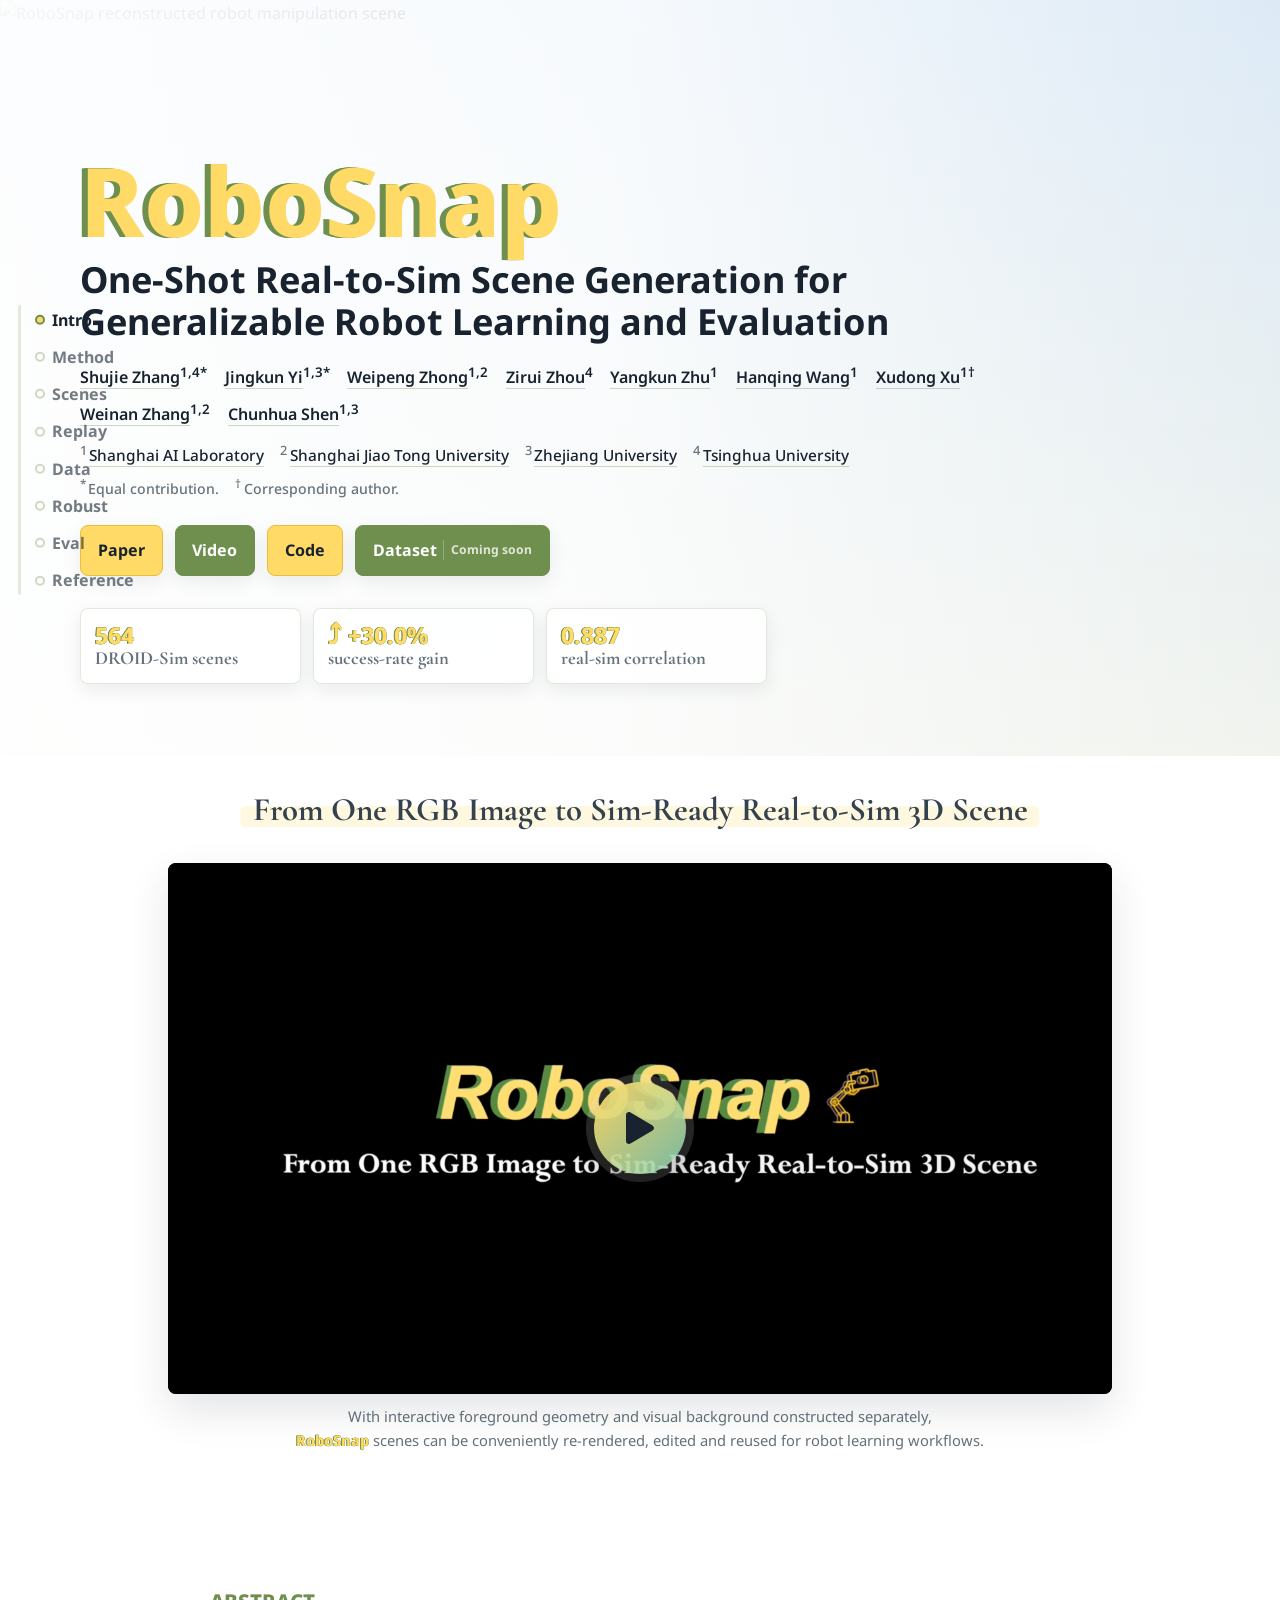
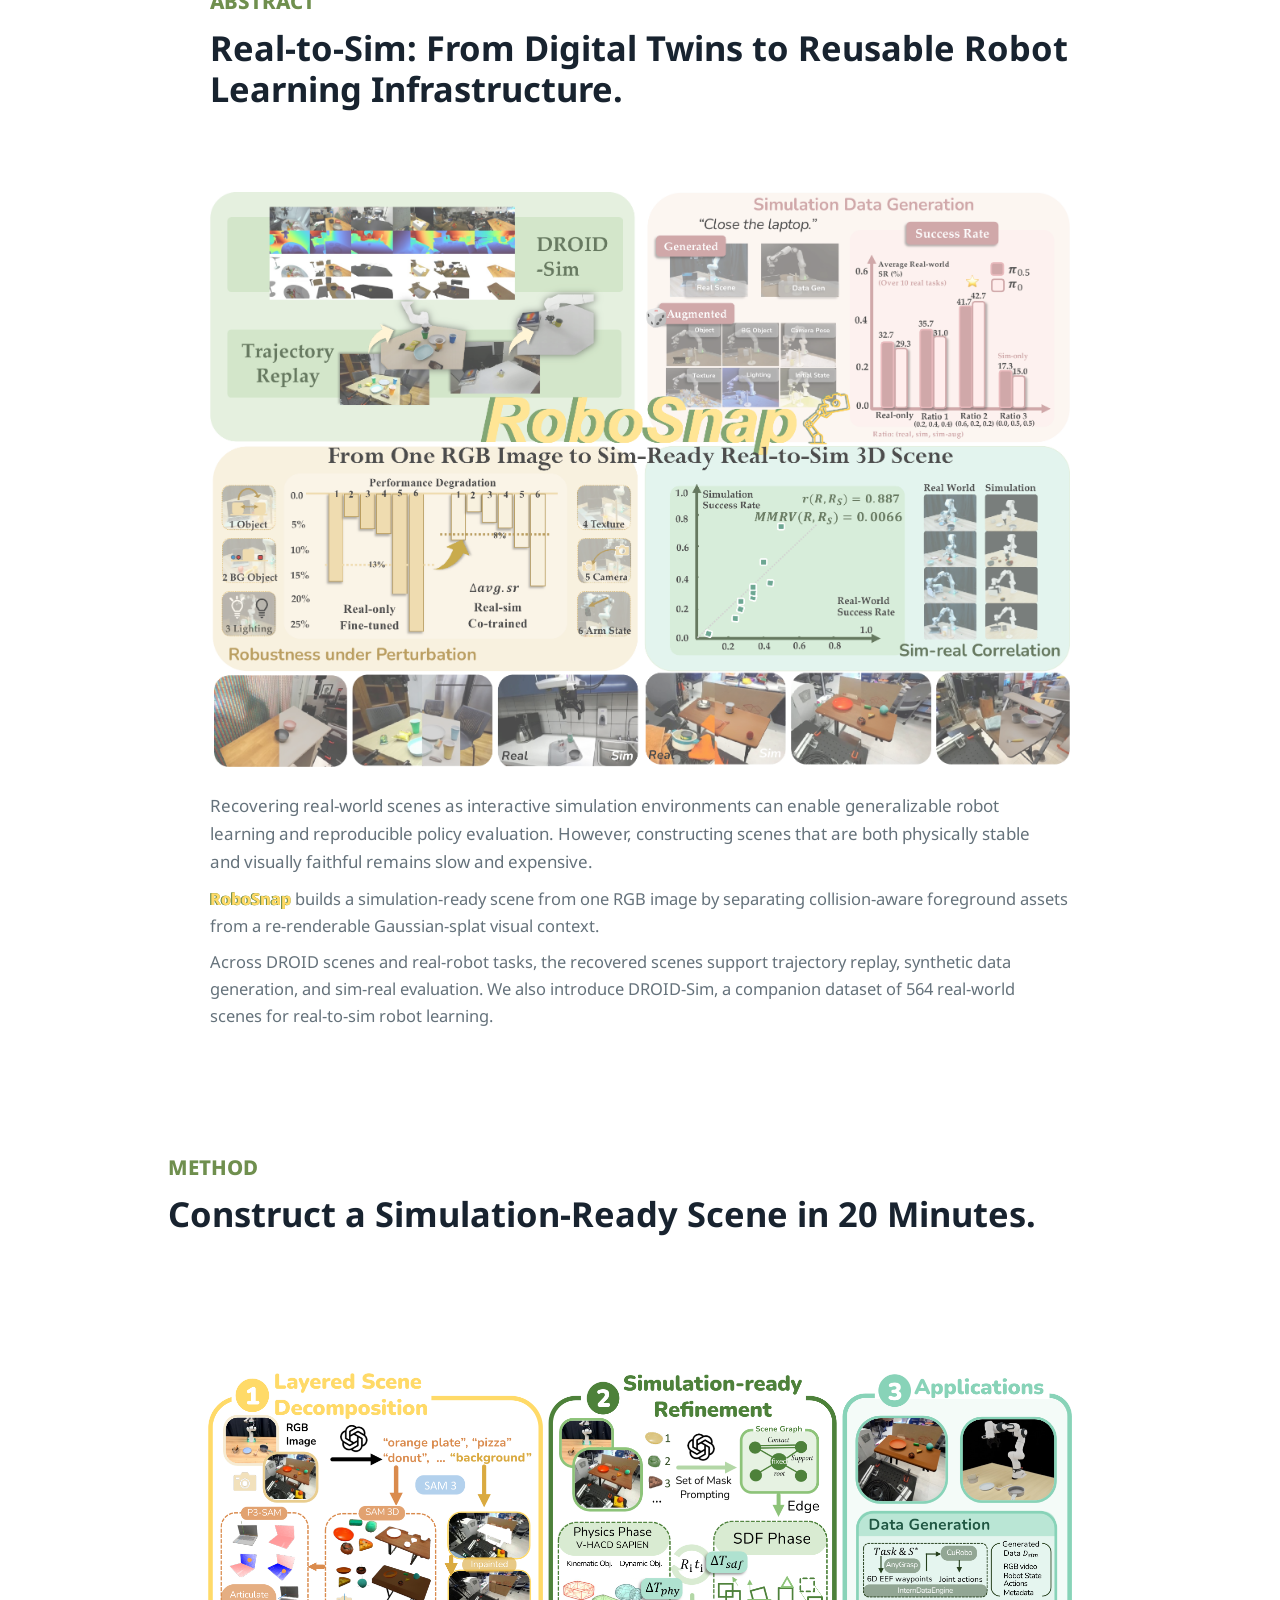
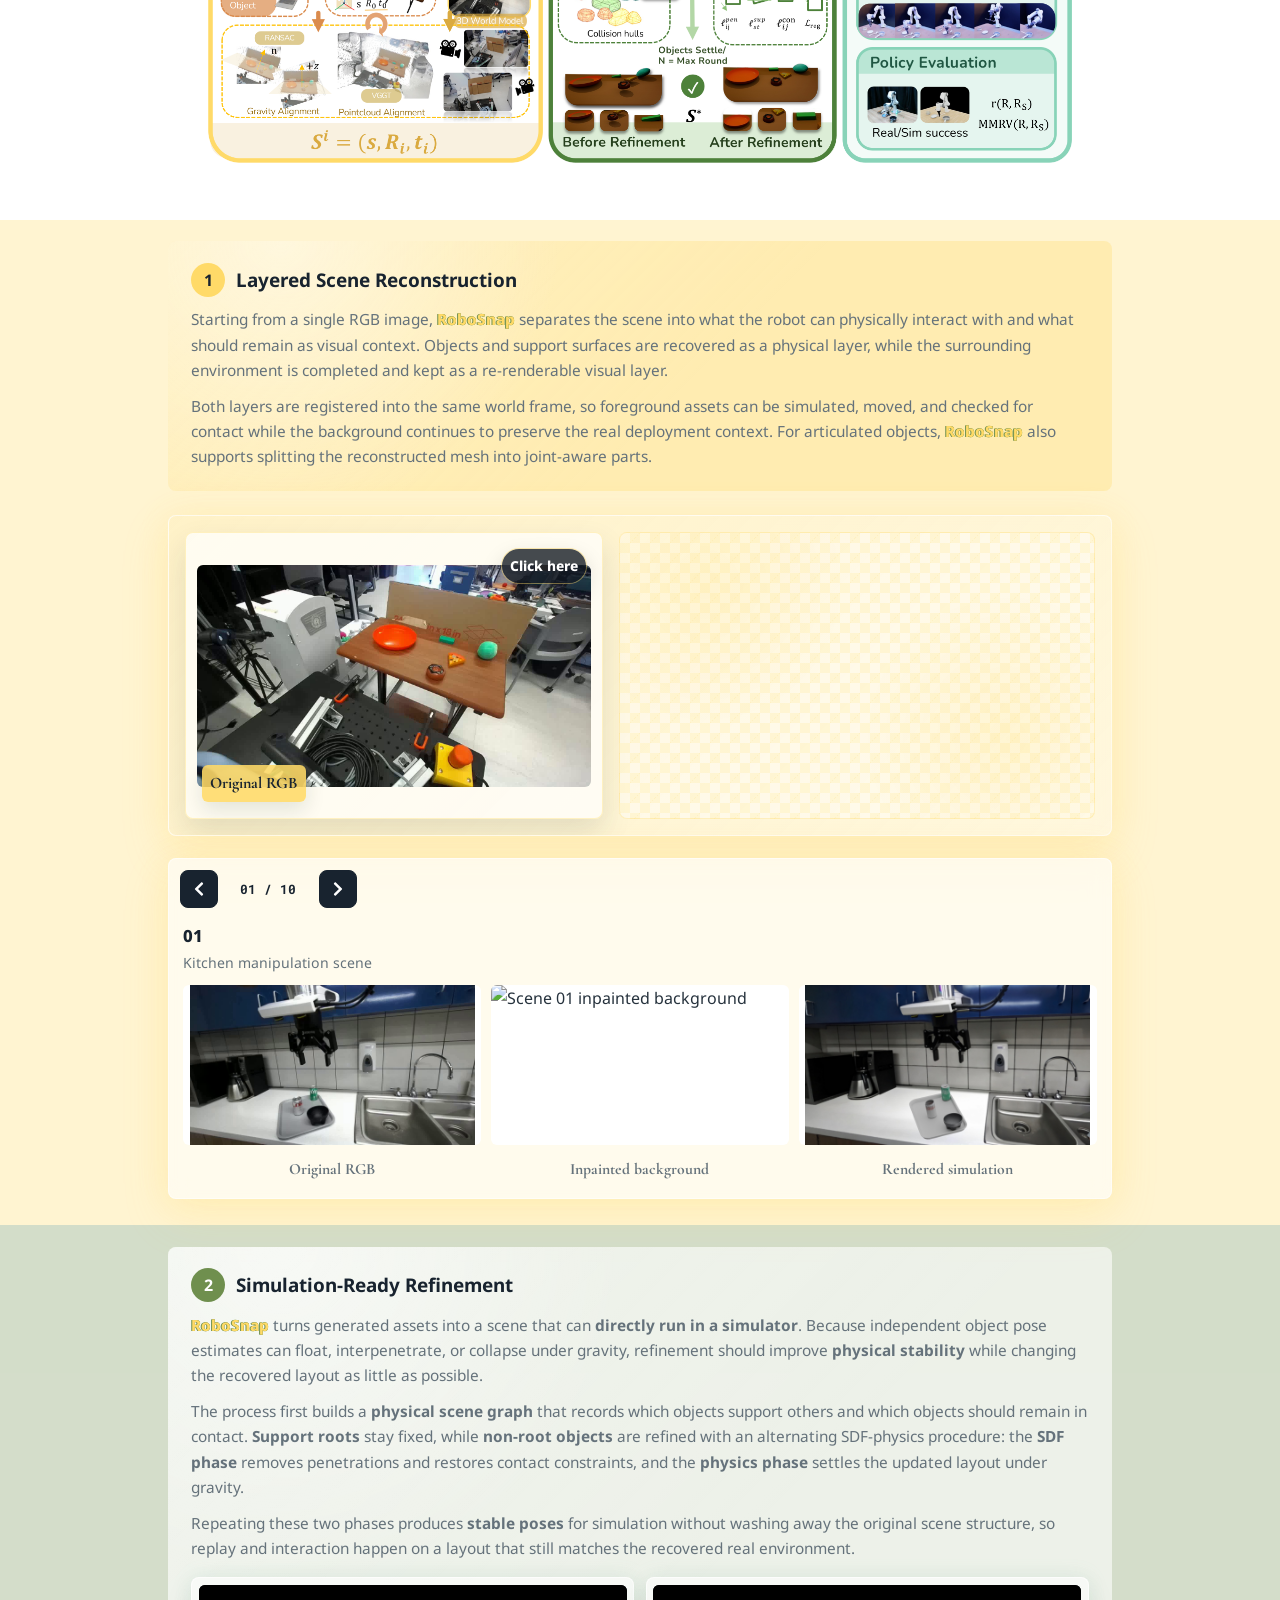
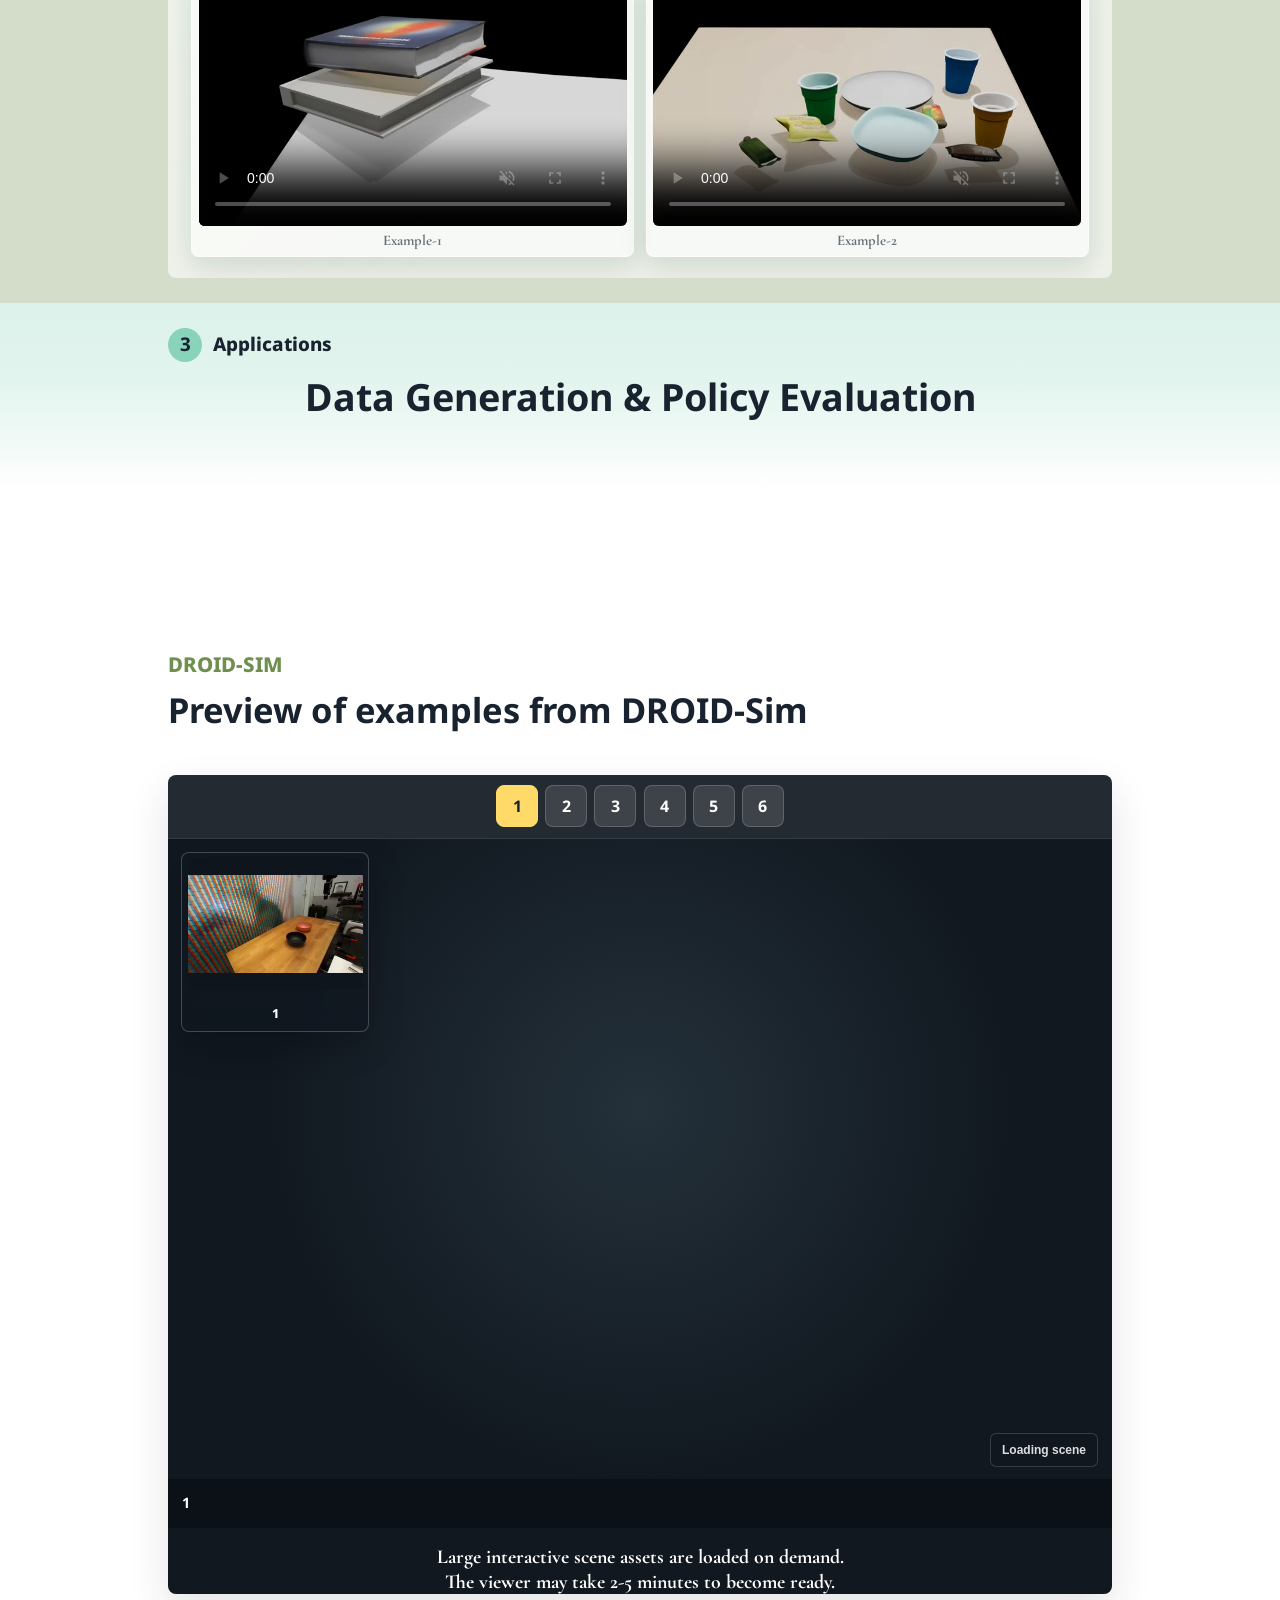
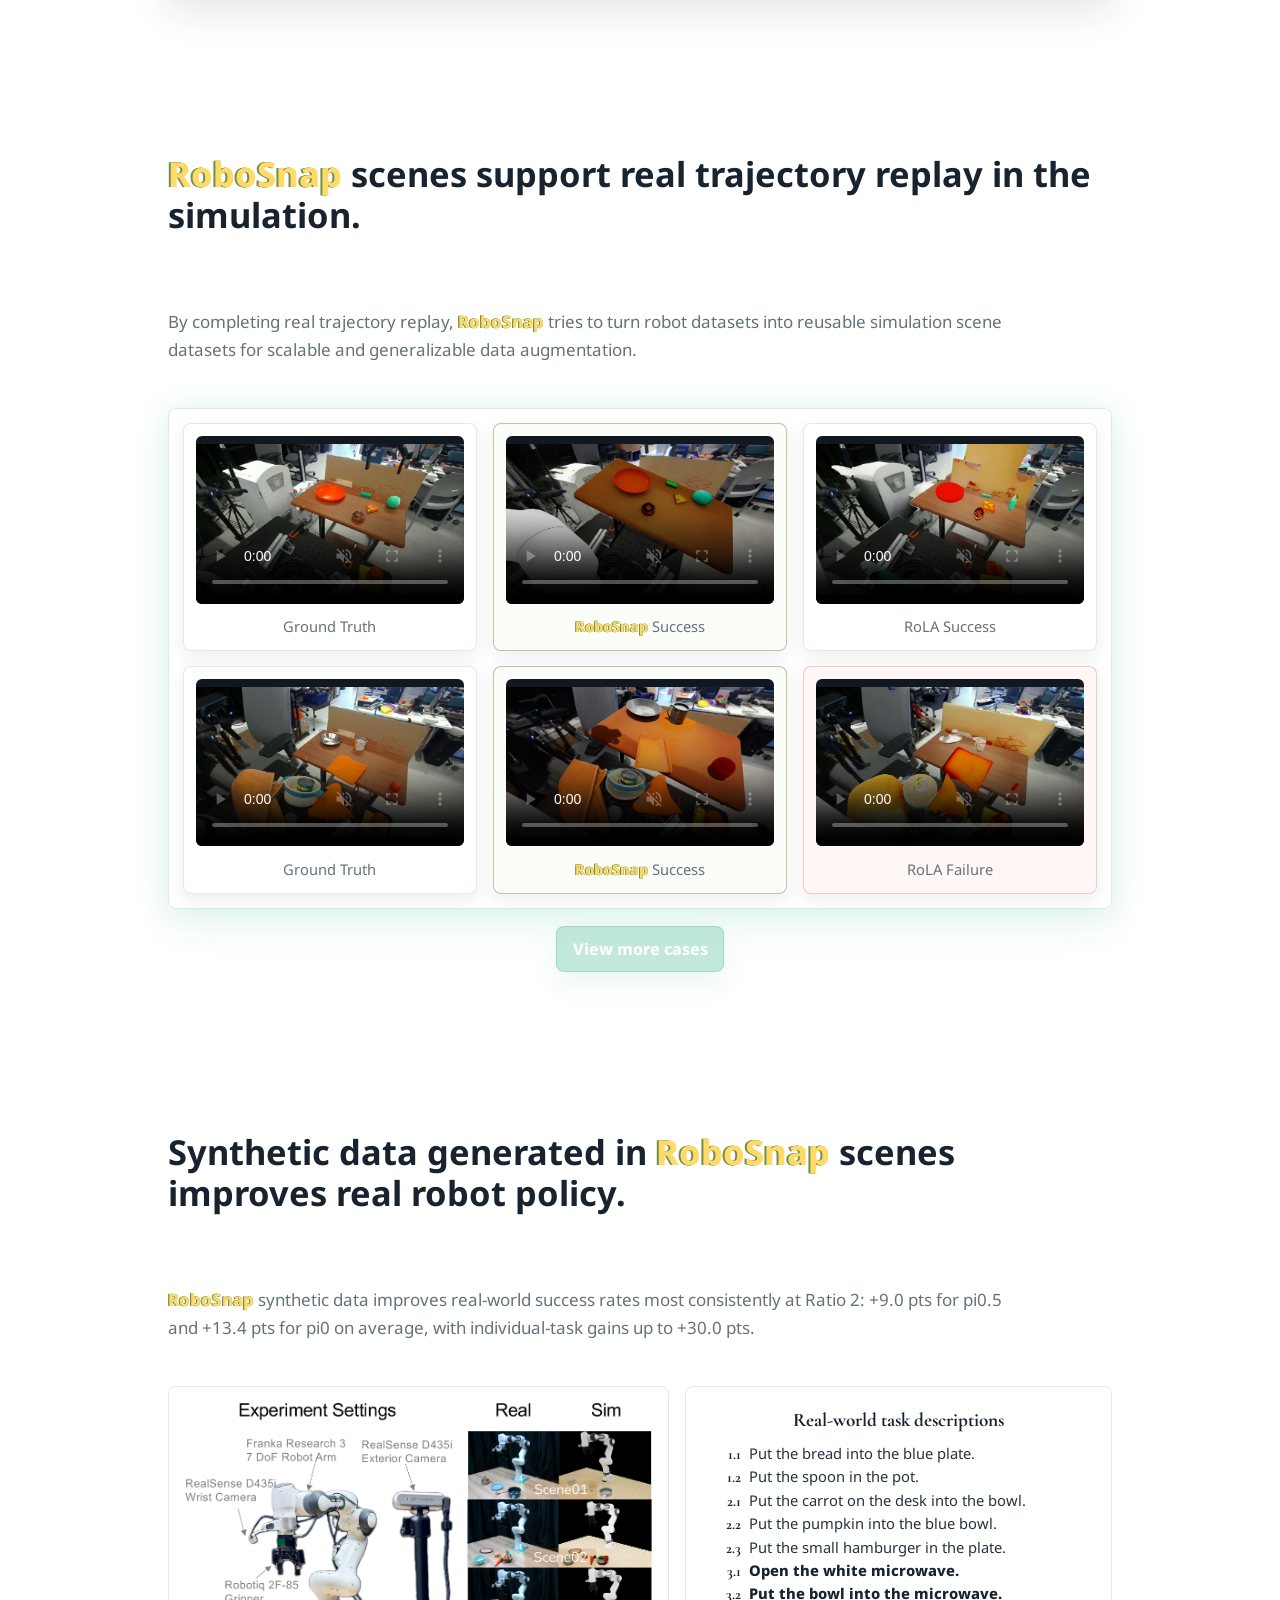
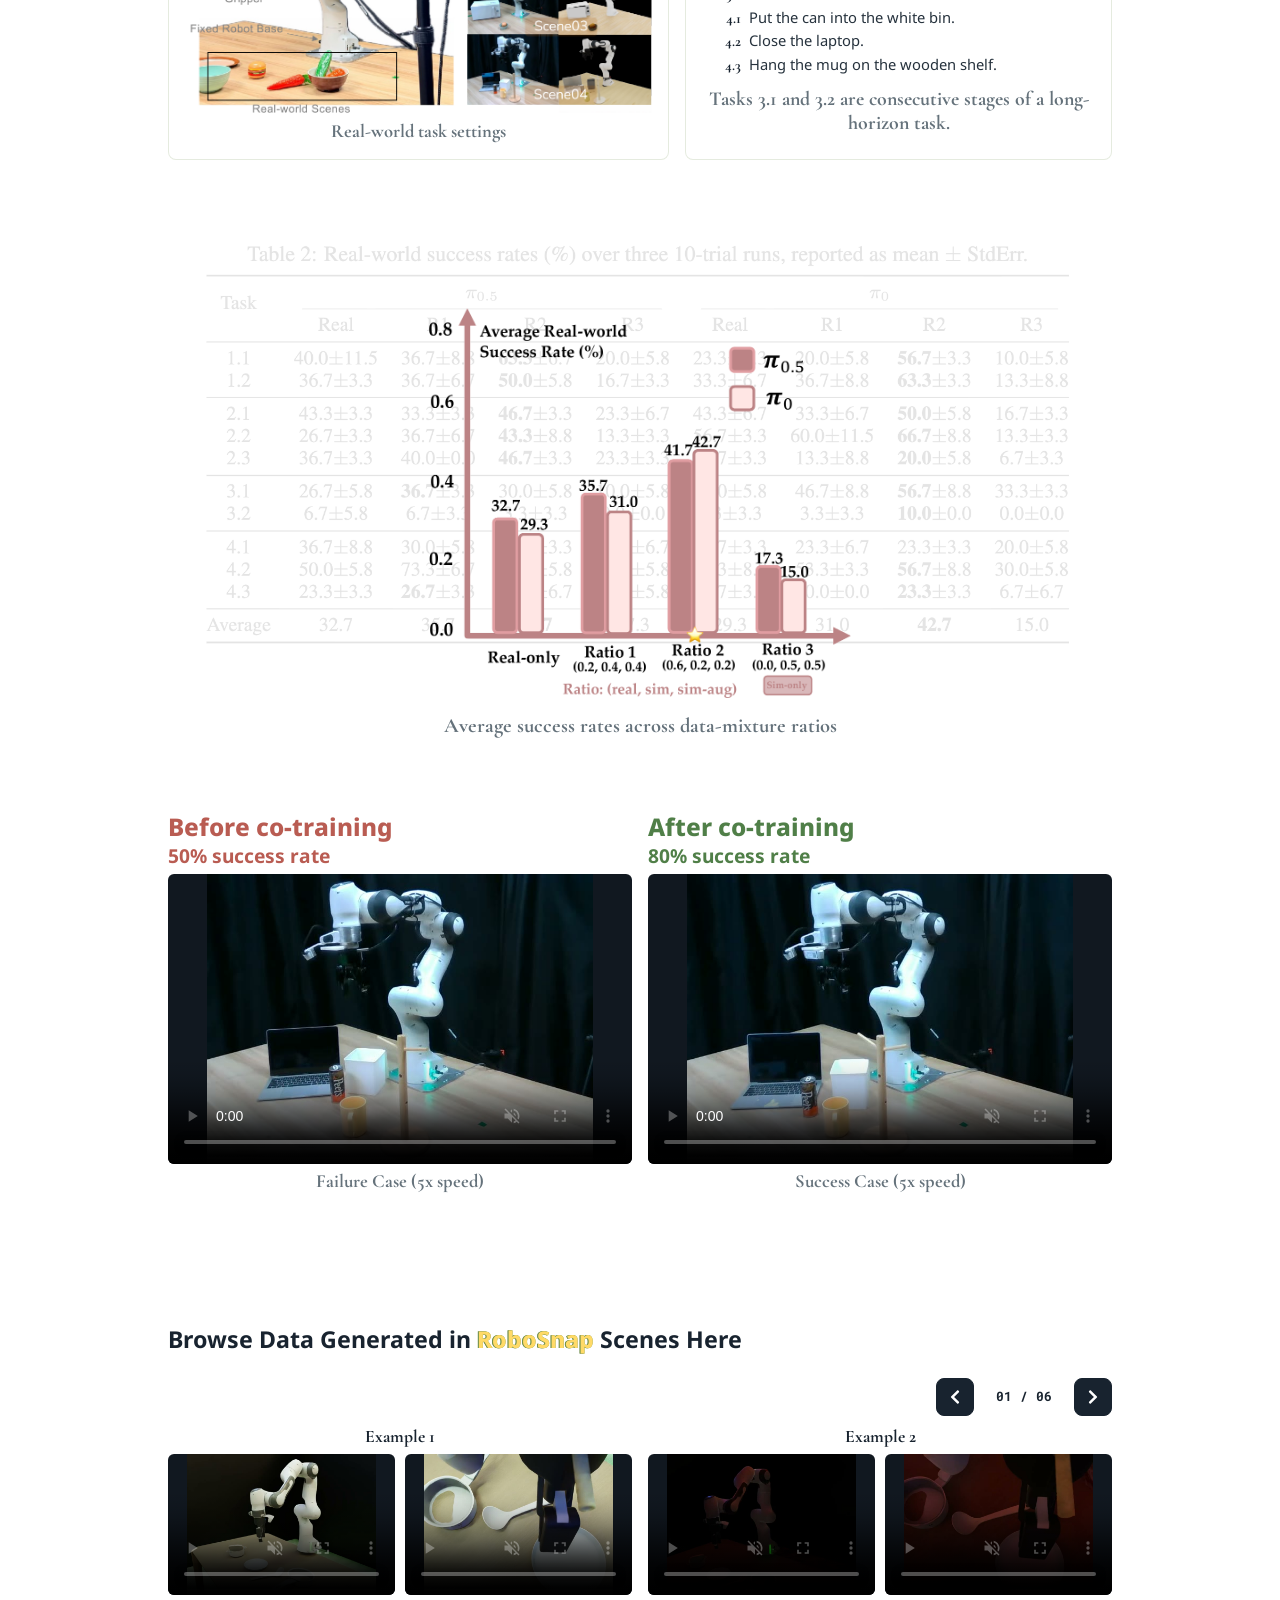
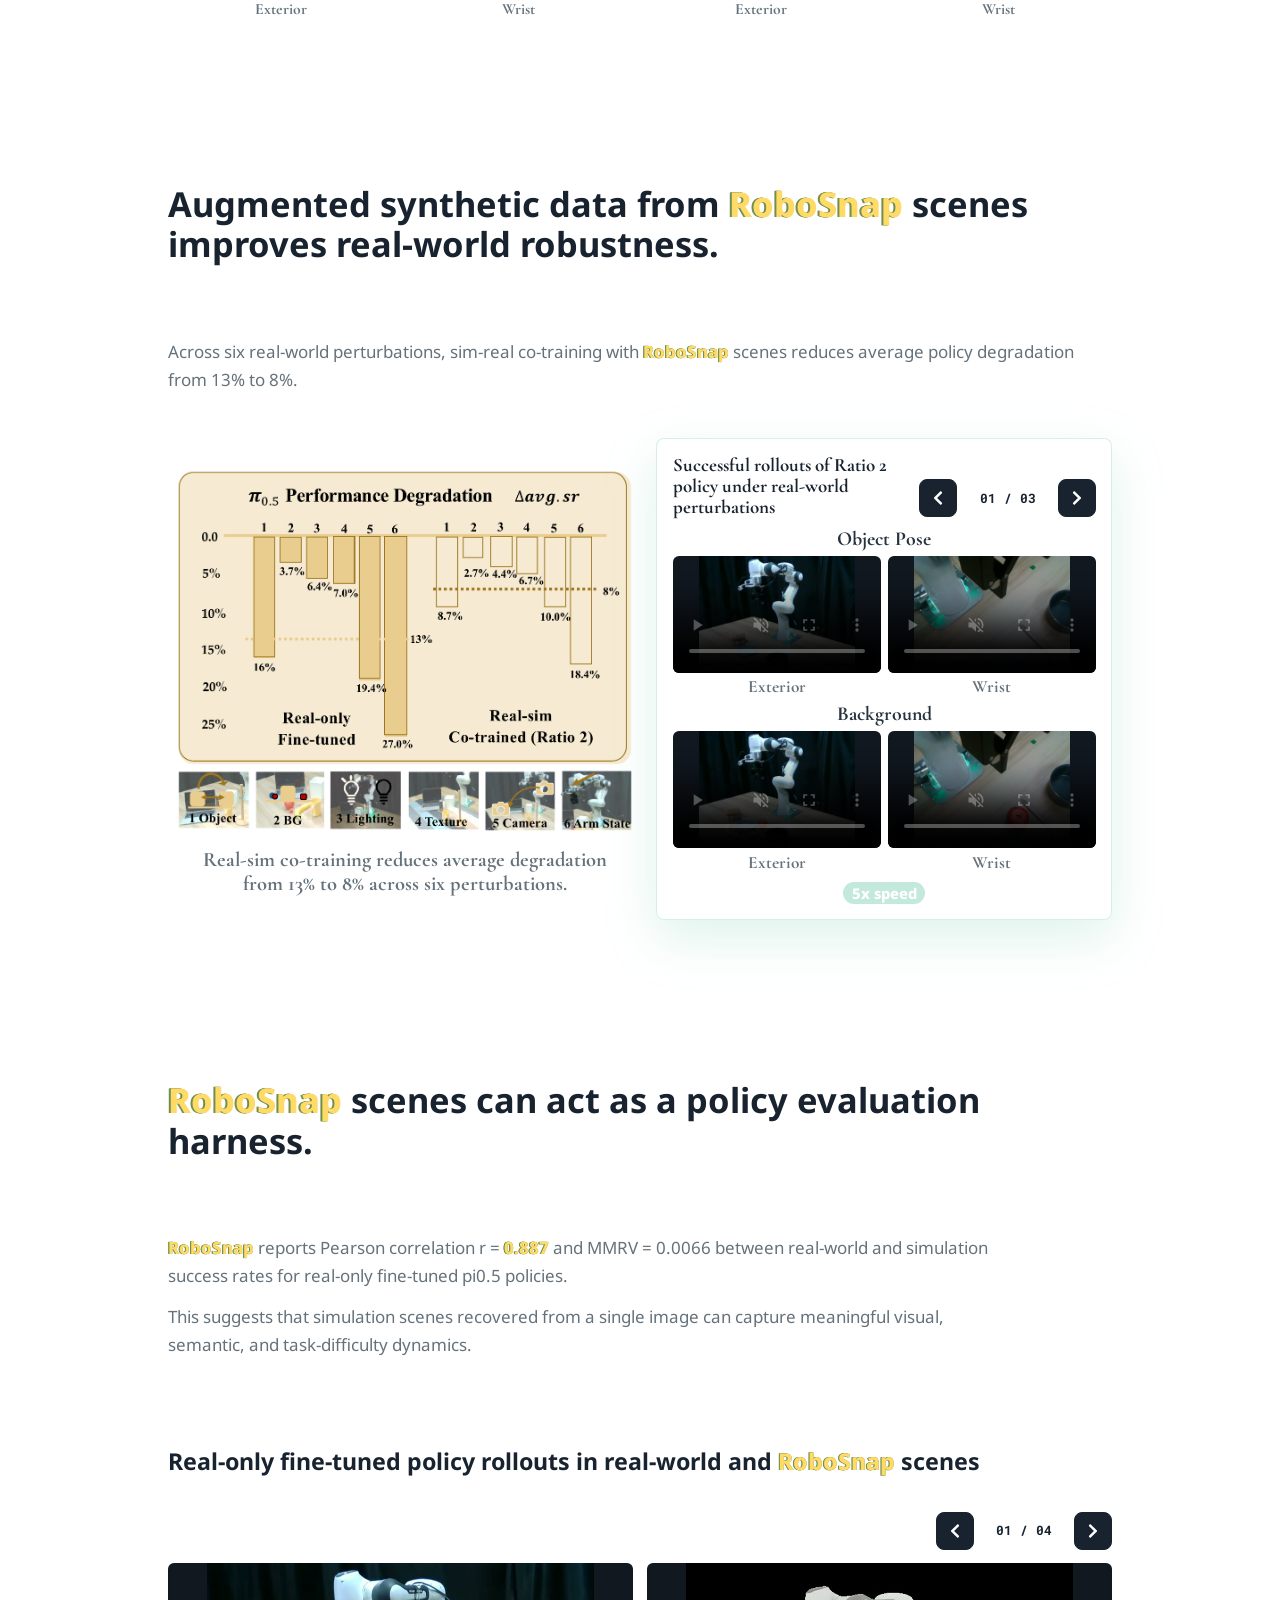
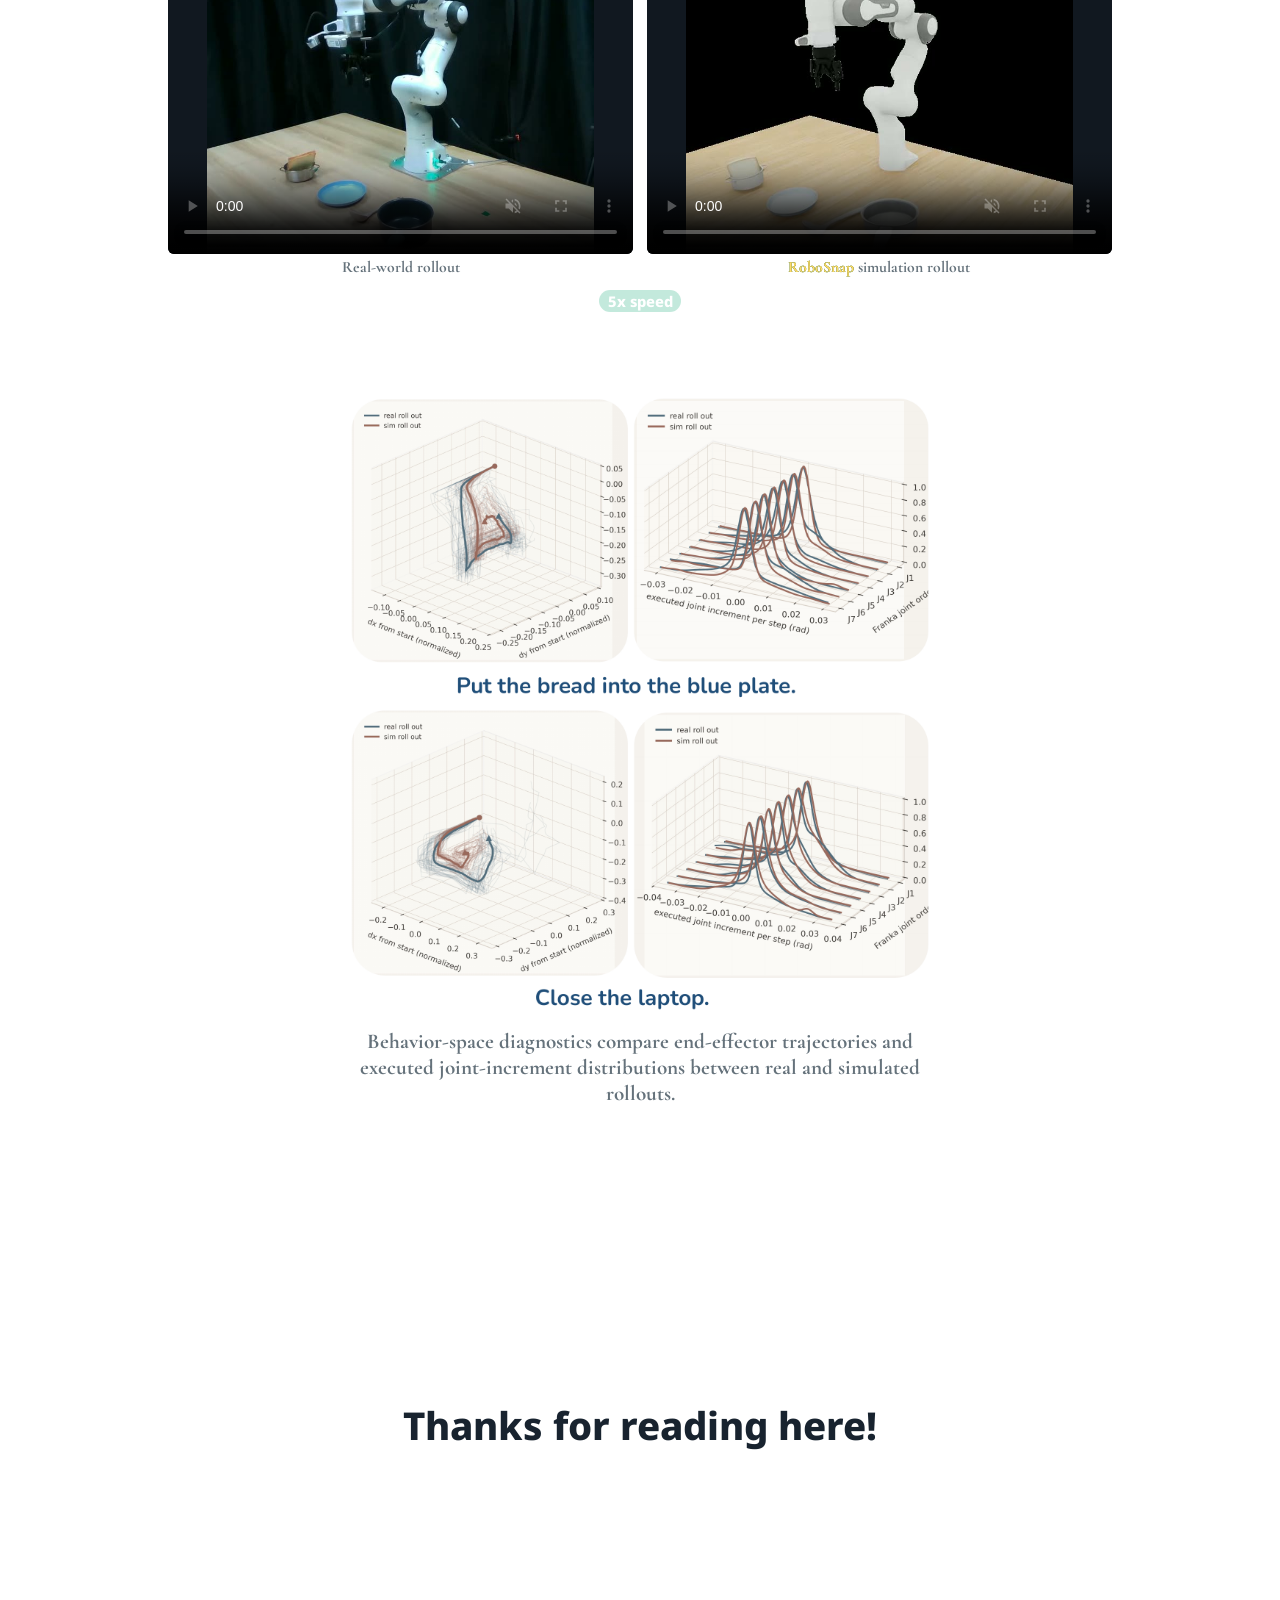
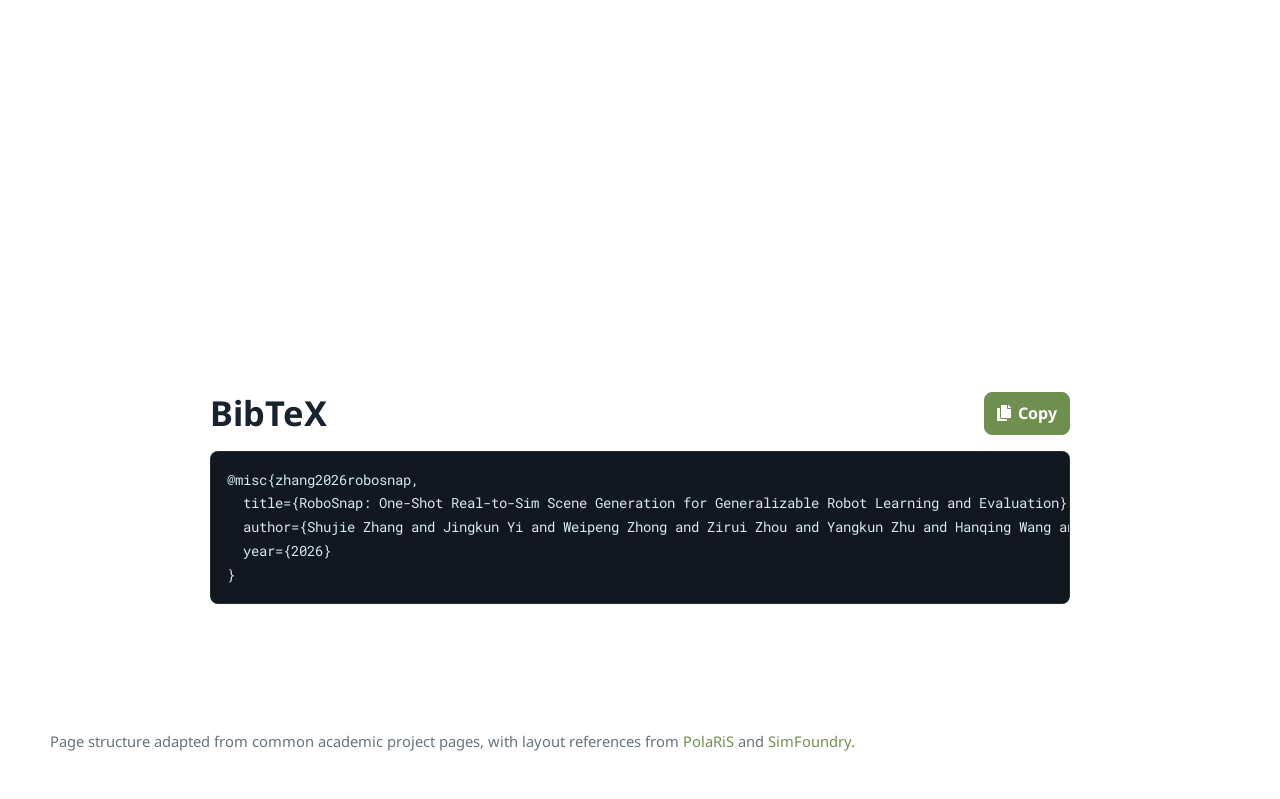
==== commit 5a4ba5e7: "Adjust data and closing spacing" ====
--- a/index.html
+++ b/index.html
@@ -38,7 +38,7 @@
   <link rel="preconnect" href="https://fonts.gstatic.com" crossorigin>
   <link href="https://fonts.googleapis.com/css2?family=Google+Sans:wght@400;500;600;700&amp;family=Noto+Sans:wght@400;500;600;700&amp;family=Roboto+Mono:wght@500;600&amp;display=swap" rel="stylesheet">
   <link rel="stylesheet" href="static/css/fontawesome.all.min.css">
-  <link rel="stylesheet" href="static/css/index.css?v=20260707-paper-offline">
+  <link rel="stylesheet" href="static/css/index.css?v=20260707-data-spacing2">
 
   <script defer src="static/js/fontawesome.all.min.js"></script>
   <script defer src="static/js/index.js?v=20260706-sim-real-slider"></script>
--- a/static/css/index.css
+++ b/static/css/index.css
@@ -1710,7 +1710,7 @@
 
 .data-evidence {
   width: var(--content-frame-width);
-  margin: 0 auto 1.35rem;
+  margin: 0 auto 3.2rem;
 }
 
 .data-task-grid {
@@ -1864,7 +1864,7 @@
 
 .data-results-composite {
   position: relative;
-  margin-top: 1.05rem;
+  margin-top: 3.4rem;
   padding: 0.45rem 0 1.55rem;
   border: 0;
   border-radius: 0;
@@ -1913,7 +1913,7 @@
 }
 
 .data-ratio-figure figcaption {
-  margin: 0.1rem auto 0;
+  margin: 1rem auto 0;
   padding: 0;
   color: var(--muted);
   font-family: "RoboSnap Serif", Georgia, serif;
@@ -1928,7 +1928,7 @@
   display: grid;
   grid-template-columns: repeat(2, minmax(0, 1fr));
   gap: 1rem;
-  margin: 1.1rem auto 1rem;
+  margin: 3.2rem auto 1rem;
 }
 
 .data-before-after-item {
@@ -2392,15 +2392,15 @@
 
 .resources-section {
   background: var(--surface-blue);
-  padding-top: 10rem;
+  padding-top: 13.5rem;
 }
 
 .thanks-message {
   margin: 0;
   color: var(--ink);
   font-family: "Google Sans", "Noto Sans", Arial, sans-serif;
-  font-size: clamp(1.2rem, 2.6vw, 1.8rem);
-  font-weight: 700;
+  font-size: clamp(1.65rem, 3.2vw, 2.4rem);
+  font-weight: 800;
   line-height: 1.18;
   text-align: center;
 }
@@ -2409,7 +2409,7 @@
   display: flex;
   justify-content: center;
   width: min(100%, 320px);
-  margin: 17.6rem auto 0;
+  margin: 24rem auto 0;
 }
 
 .visitor-map iframe,
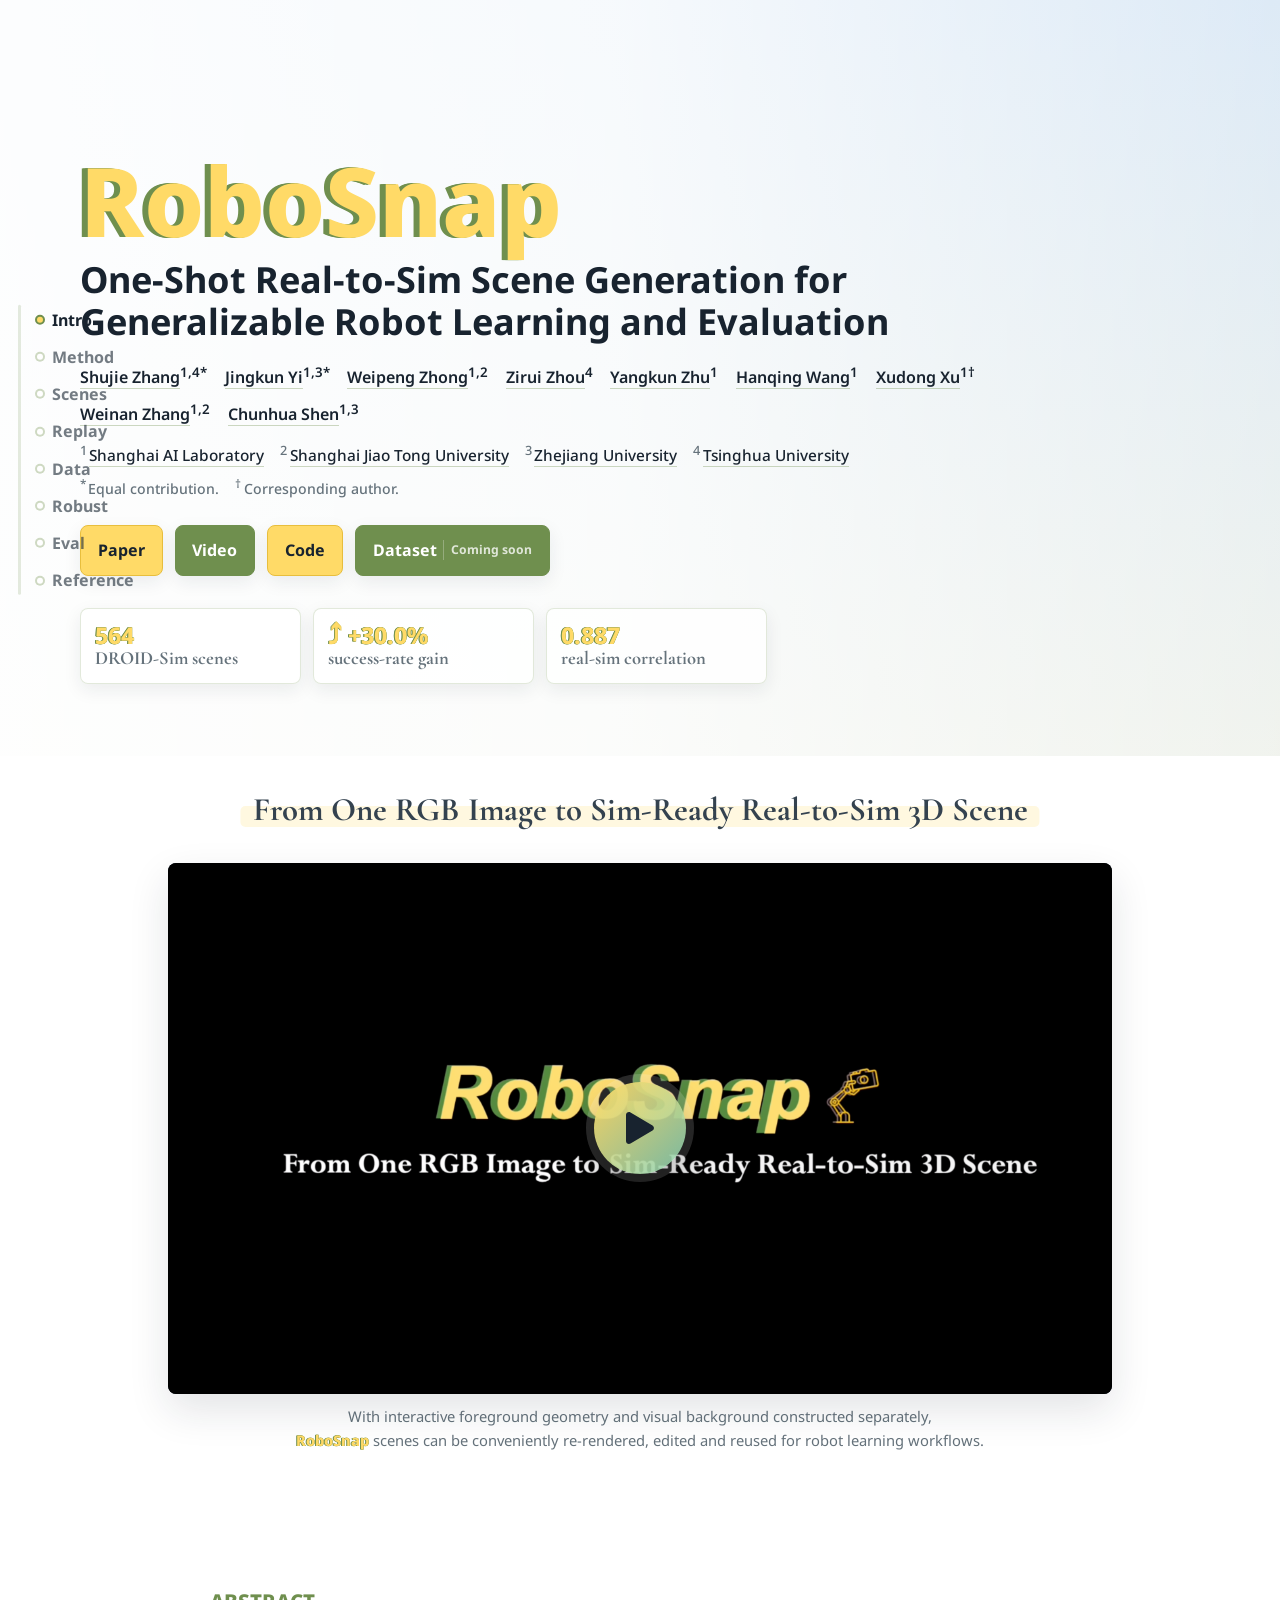
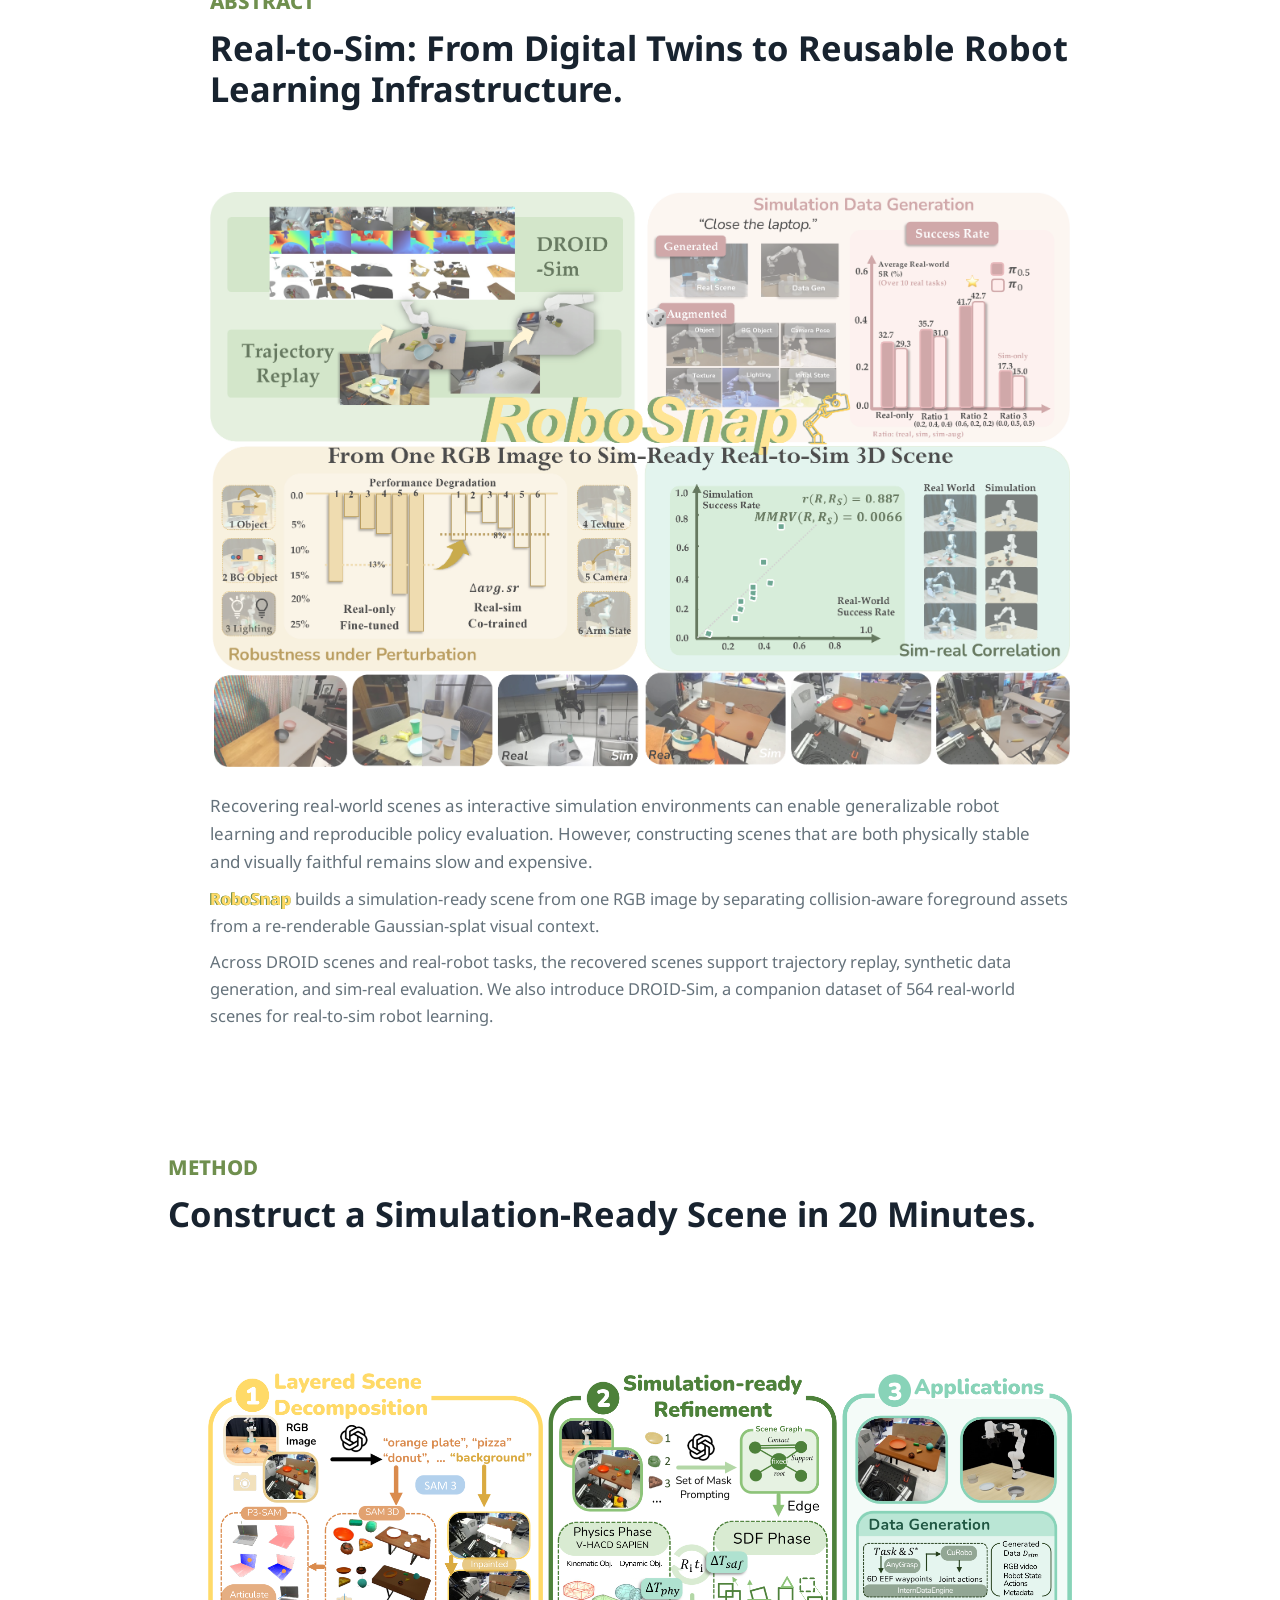
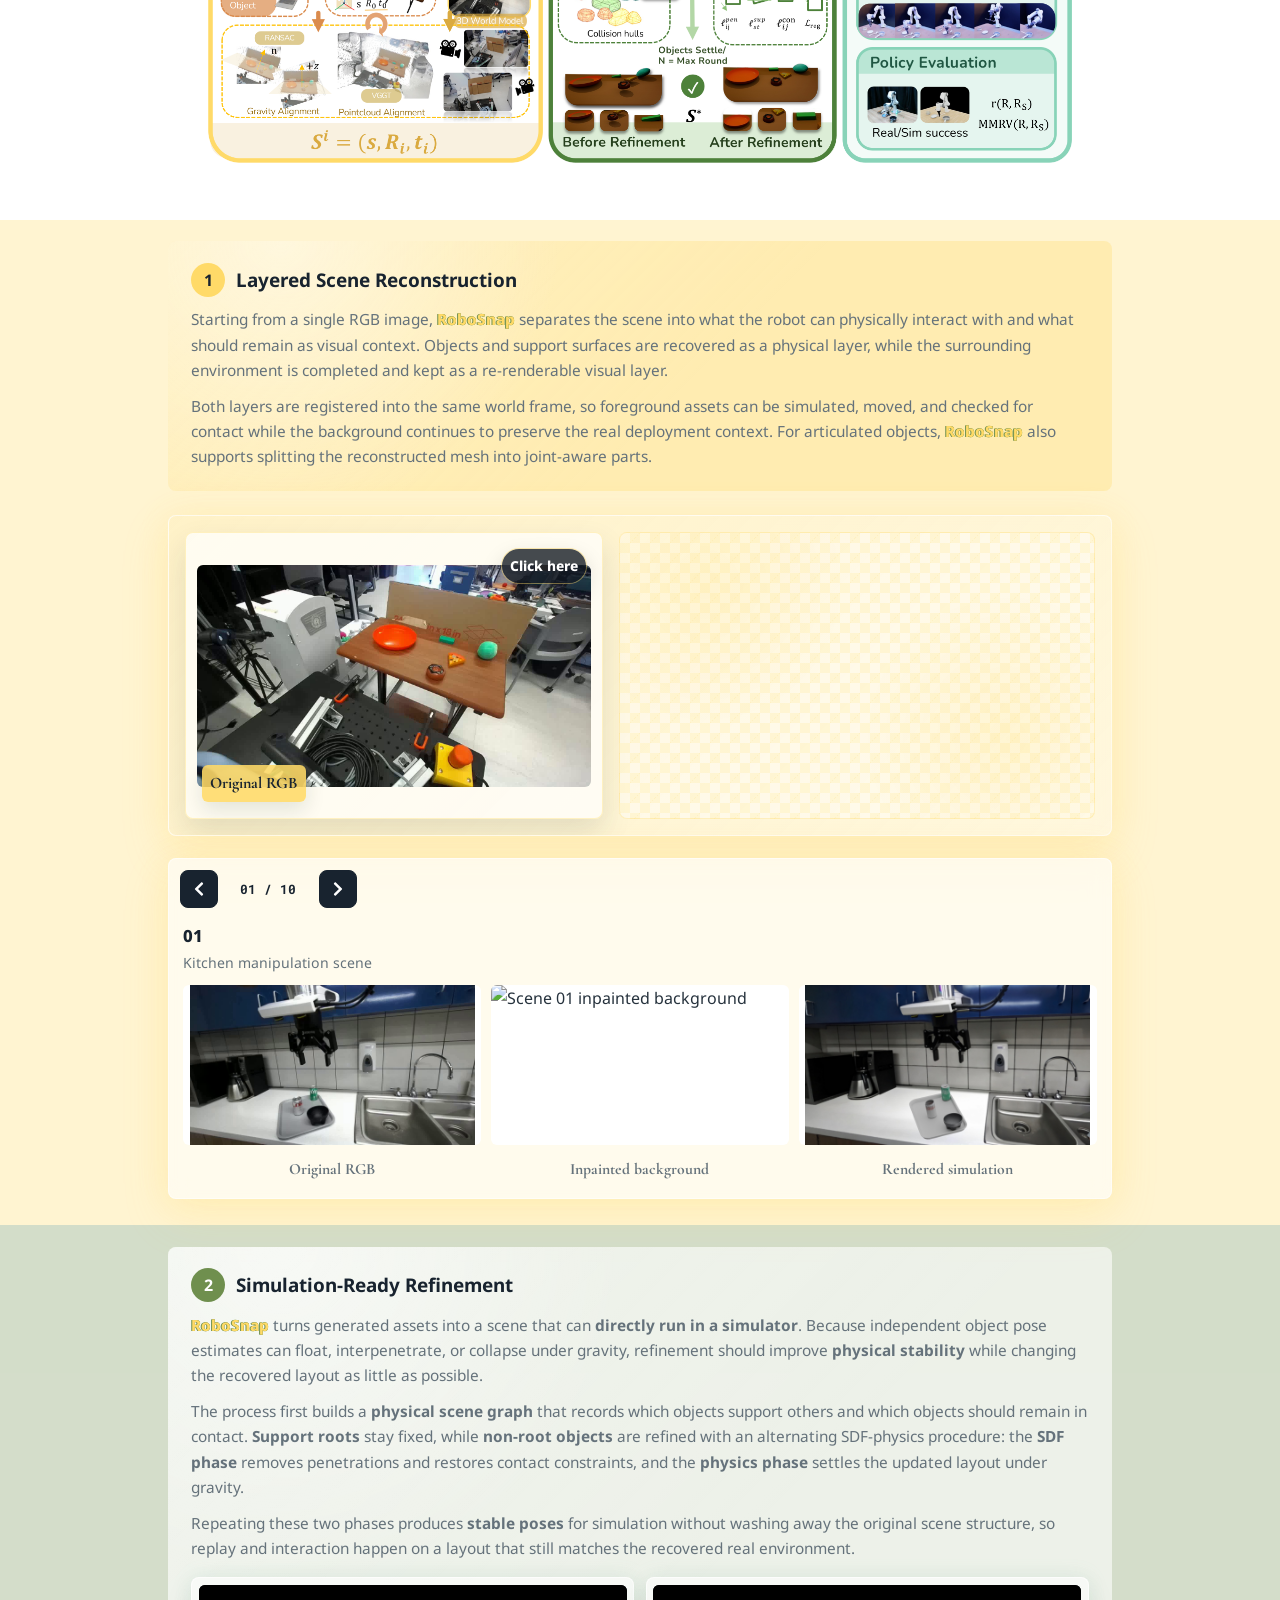
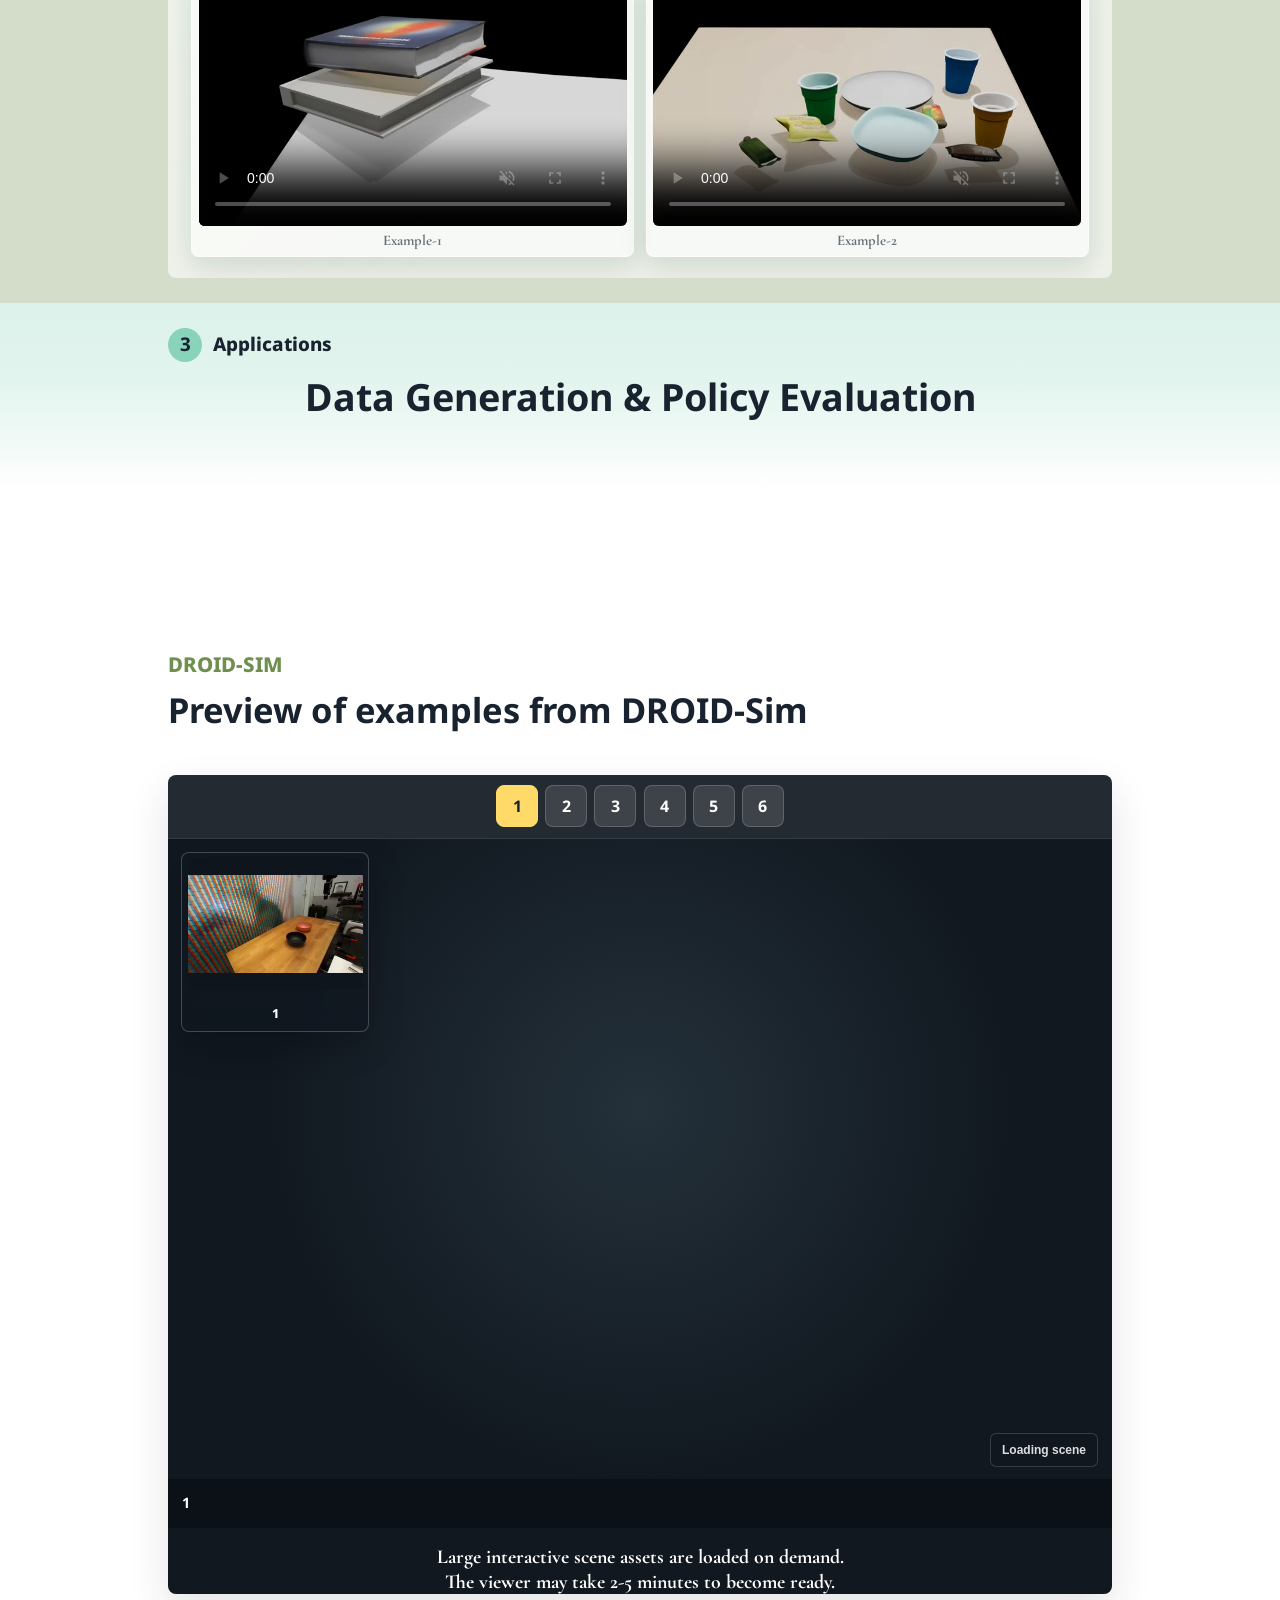
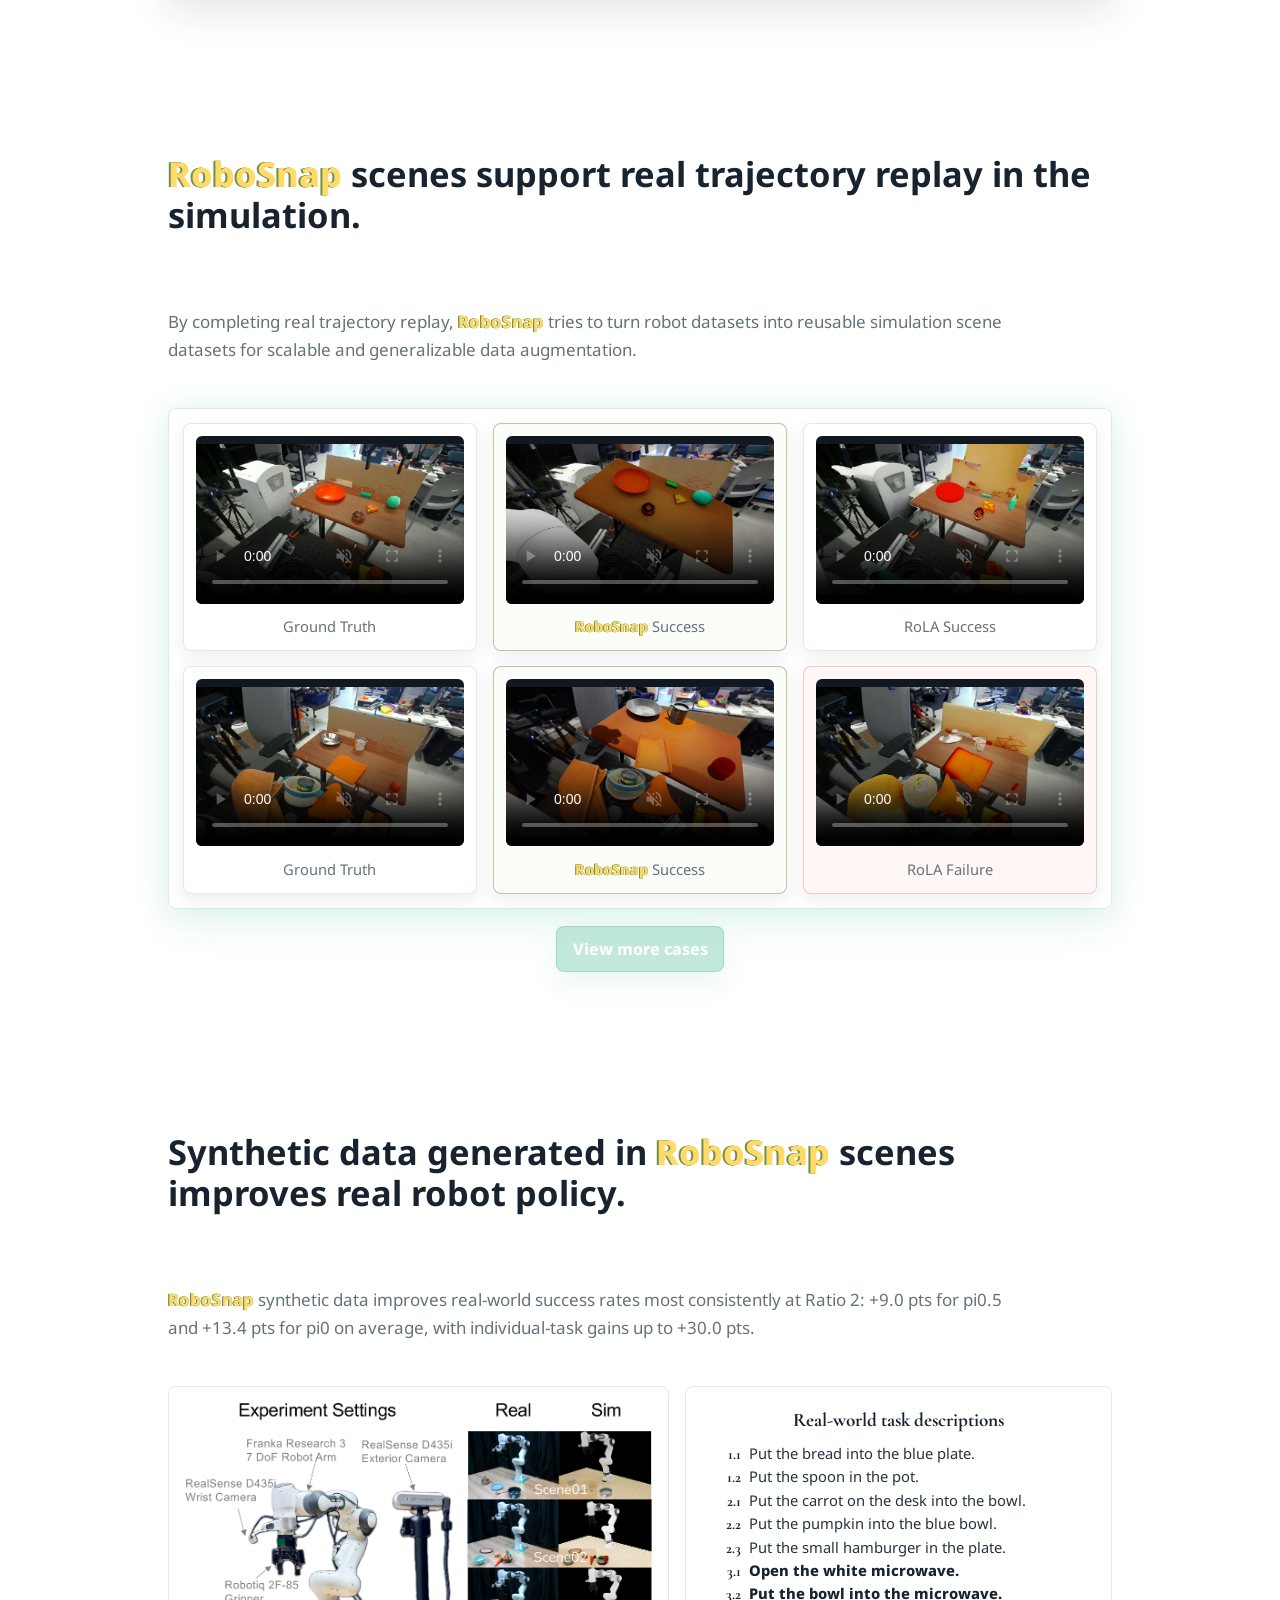
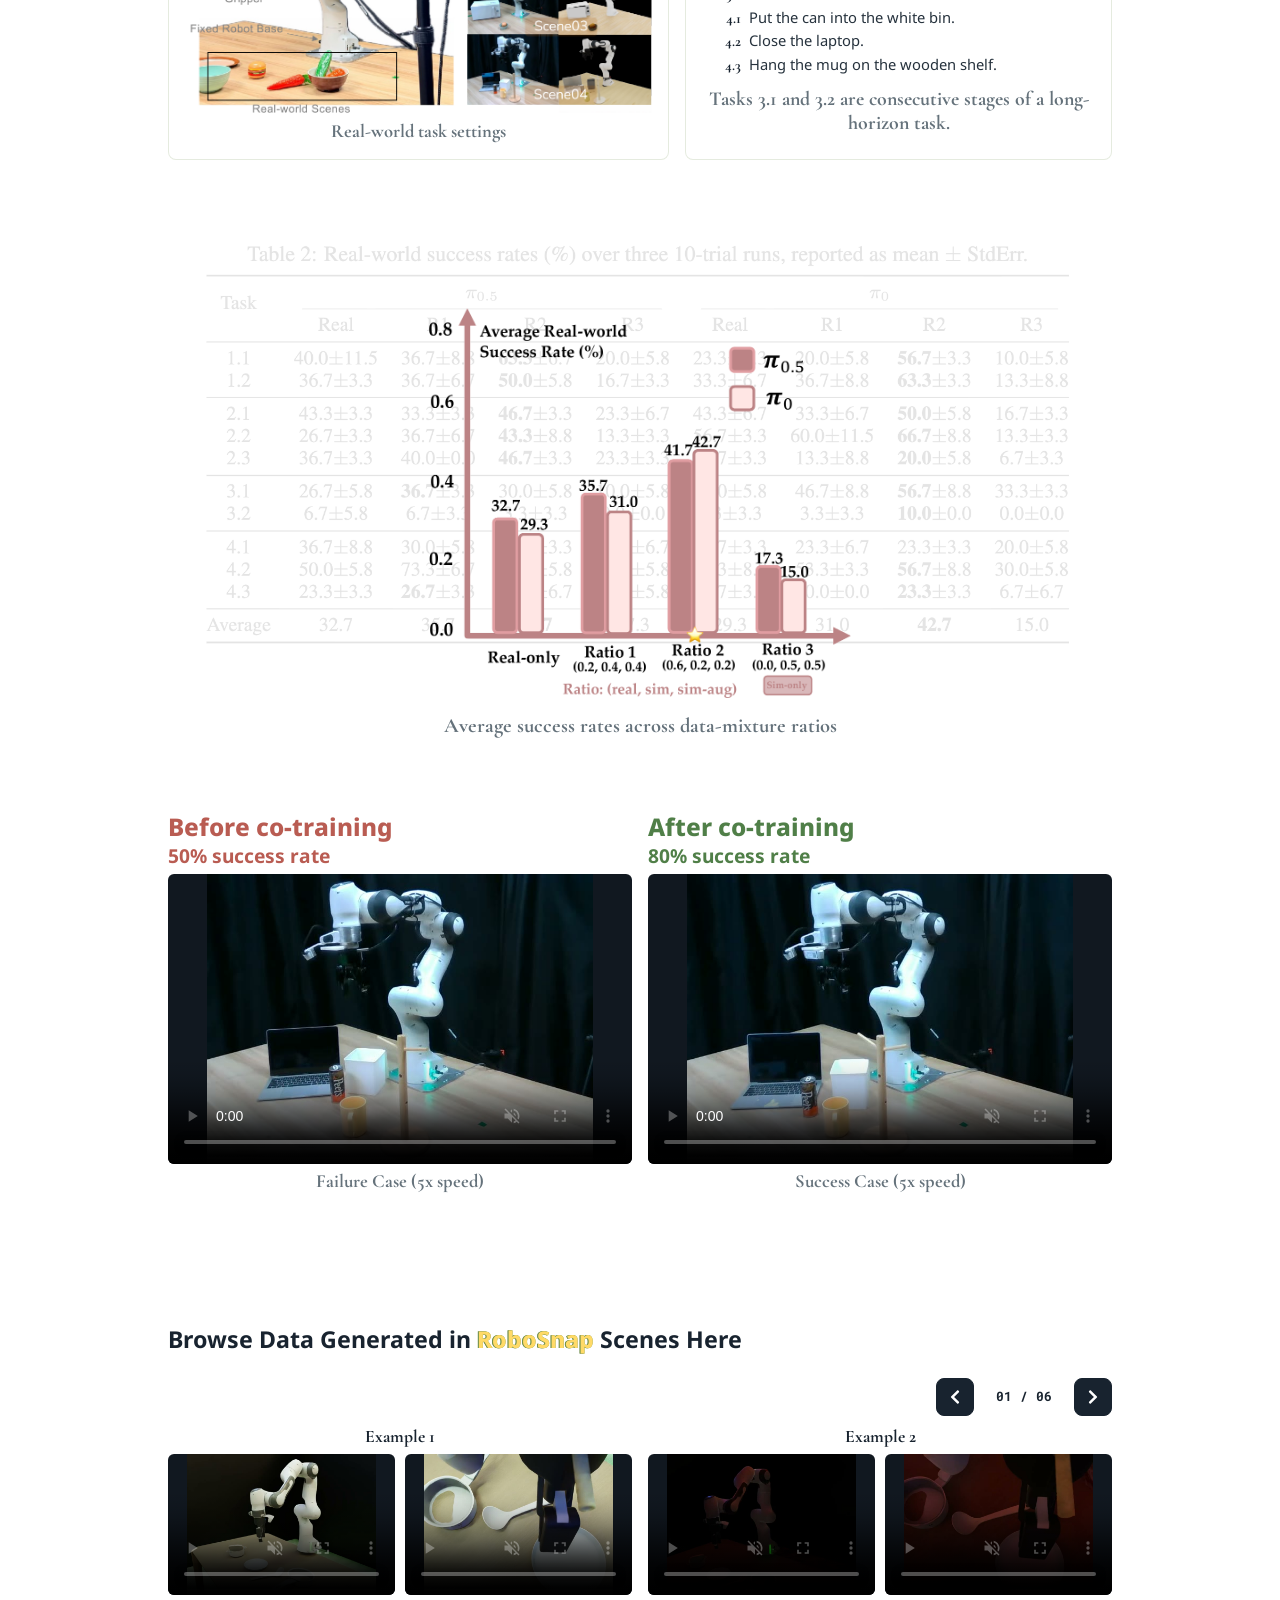
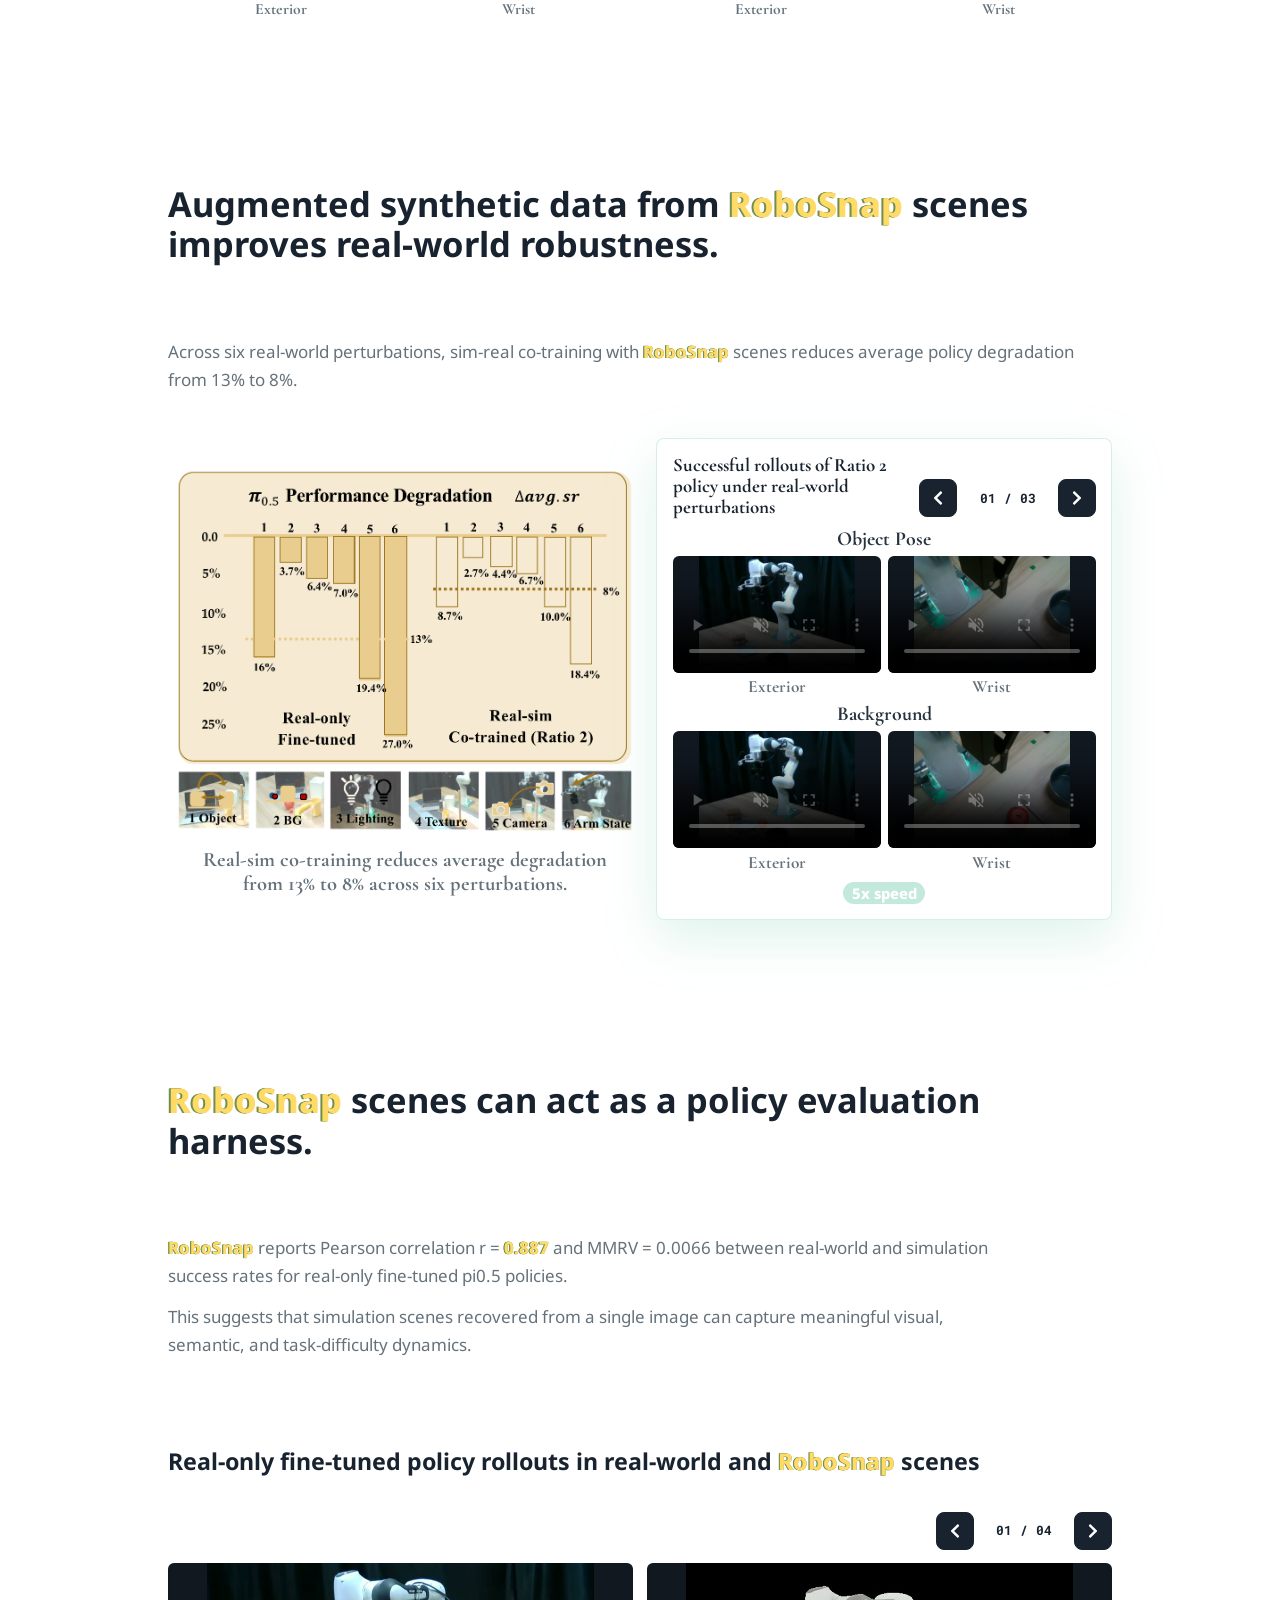
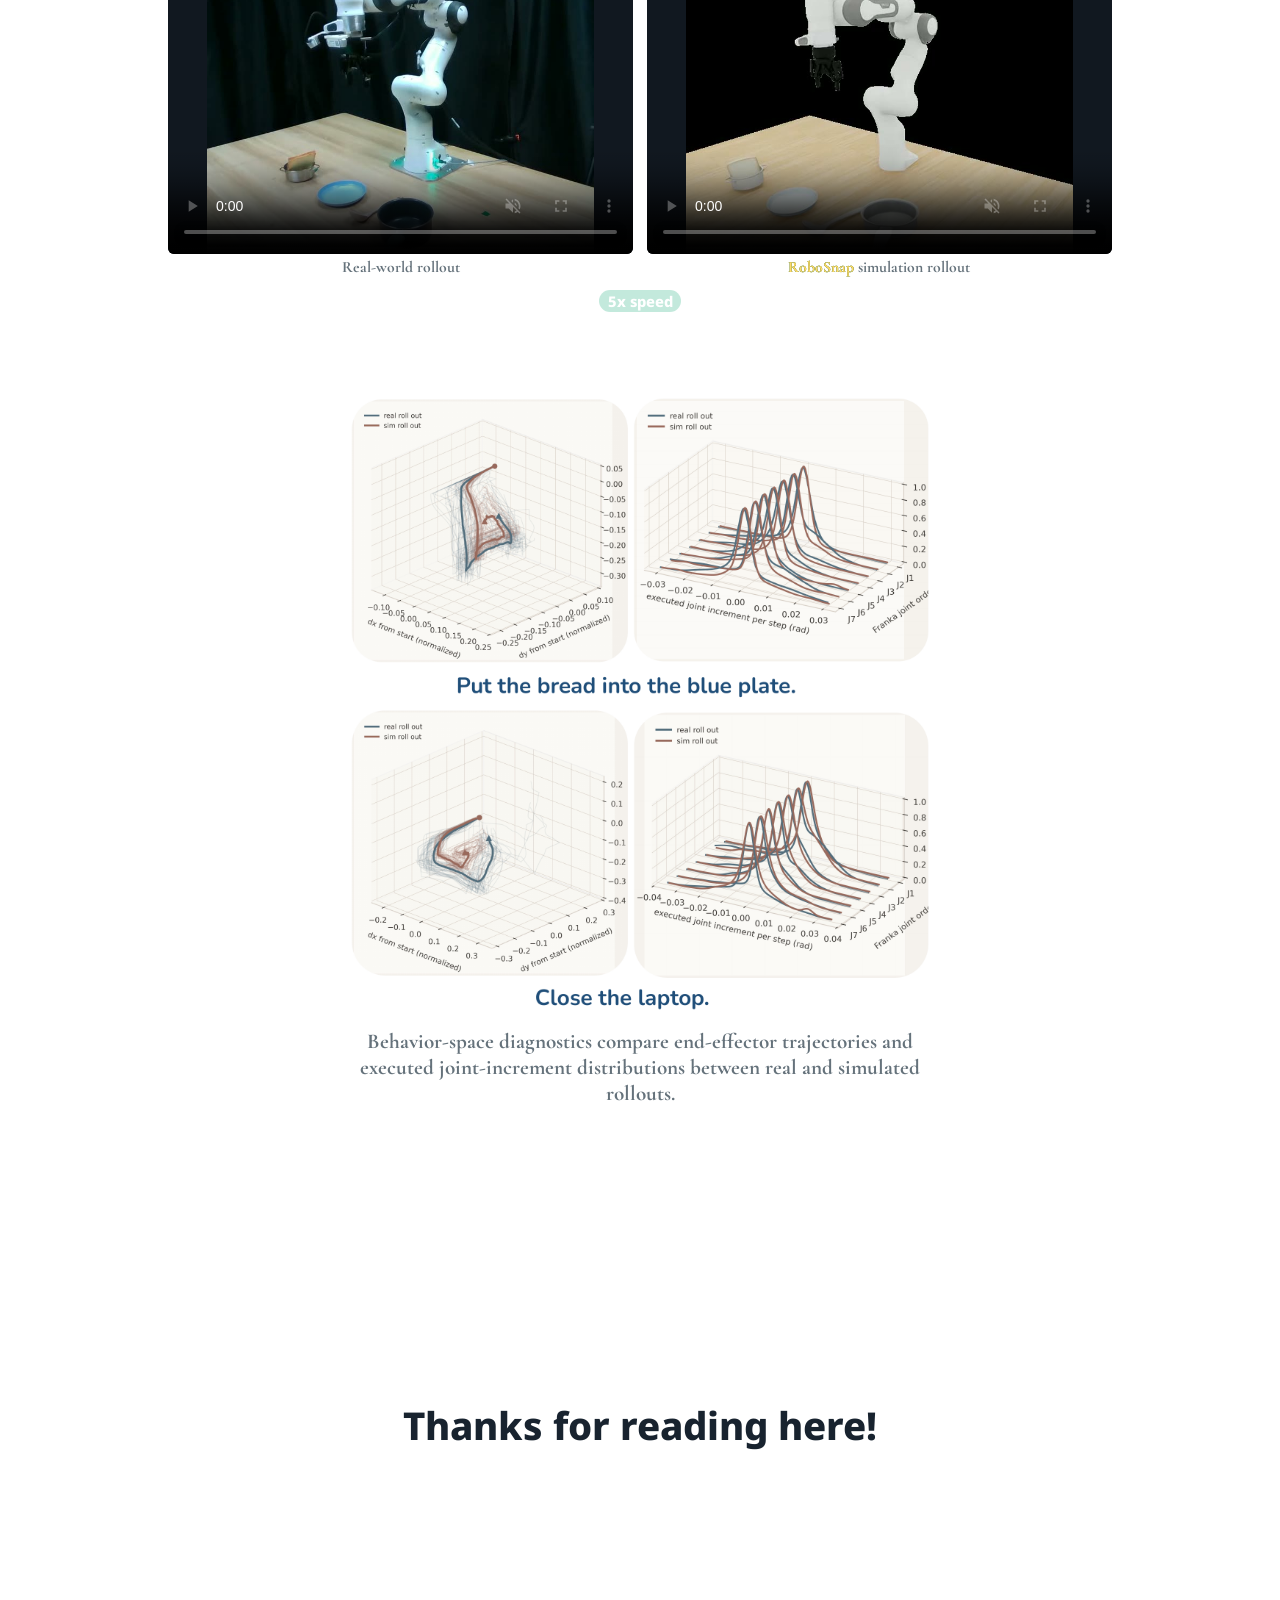
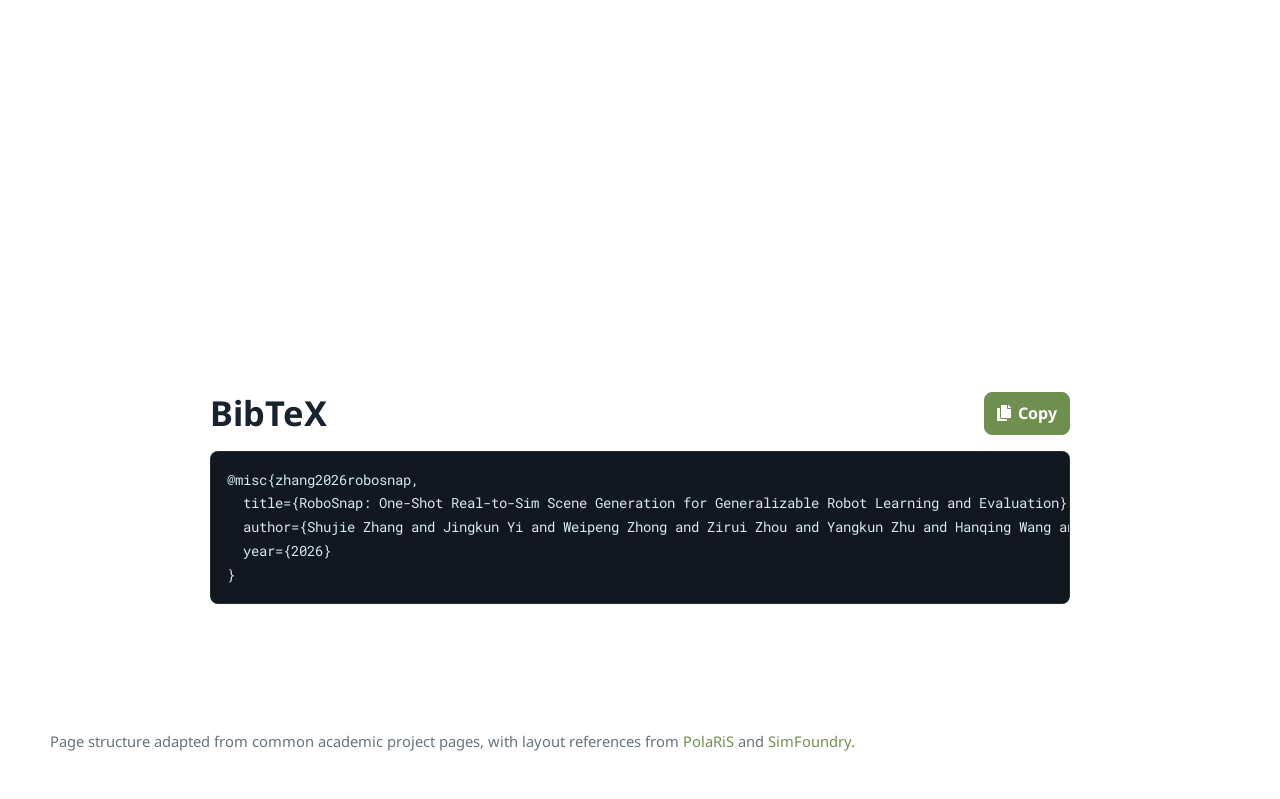
==== commit 326903ef: "Strengthen search preview image hints" ====
--- a/index.html
+++ b/index.html
@@ -8,14 +8,24 @@
   <meta name="description" content="RoboSnap reconstructs simulation-ready robot manipulation scenes from a single RGB image, enabling trajectory replay, synthetic data generation, robustness augmentation, and sim-real policy evaluation.">
   <meta name="keywords" content="robot learning, real-to-sim, simulation, DROID-Sim, robot manipulation, policy evaluation, synthetic data generation">
   <meta name="author" content="Shujie Zhang, Jingkun Yi, Weipeng Zhong, Zirui Zhou, Yangkun Zhu, Hanqing Wang, Xudong Xu, Weinan Zhang, Chunhua Shen">
-  <meta name="robots" content="index, follow">
+  <meta name="robots" content="index, follow, max-image-preview:large">
   <meta property="og:type" content="article">
   <meta property="og:site_name" content="RoboSnap">
+  <meta property="og:url" content="https://robosnap.github.io/">
   <meta property="og:title" content="RoboSnap: One-Shot Real-to-Sim Scene Generation for Generalizable Robot Learning and Evaluation">
   <meta property="og:description" content="A single-image real-to-sim framework that reconstructs reusable simulation scenes for robot learning and evaluation.">
+  <meta property="og:image" content="https://robosnap.github.io/static/robosnap/images/cover.png">
+  <meta property="og:image:secure_url" content="https://robosnap.github.io/static/robosnap/images/cover.png">
+  <meta property="og:image:type" content="image/png">
+  <meta property="og:image:width" content="2912">
+  <meta property="og:image:height" content="1572">
+  <meta property="og:image:alt" content="RoboSnap project cover">
   <meta name="twitter:card" content="summary_large_image">
   <meta name="twitter:title" content="RoboSnap: One-Shot Real-to-Sim Scene Generation">
   <meta name="twitter:description" content="One-shot real-to-sim scene generation for robot learning and evaluation.">
+  <meta name="twitter:image" content="https://robosnap.github.io/static/robosnap/images/cover.png">
+  <meta name="twitter:image:alt" content="RoboSnap project cover">
+  <link rel="image_src" href="https://robosnap.github.io/static/robosnap/images/cover.png">
   <meta name="citation_title" content="RoboSnap: One-Shot Real-to-Sim Scene Generation for Generalizable Robot Learning and Evaluation">
   <meta name="citation_author" content="Zhang, Shujie">
   <meta name="citation_author" content="Yi, Jingkun">
@@ -38,10 +48,21 @@
   <link rel="preconnect" href="https://fonts.gstatic.com" crossorigin>
   <link href="https://fonts.googleapis.com/css2?family=Google+Sans:wght@400;500;600;700&amp;family=Noto+Sans:wght@400;500;600;700&amp;family=Roboto+Mono:wght@500;600&amp;display=swap" rel="stylesheet">
   <link rel="stylesheet" href="static/css/fontawesome.all.min.css">
-  <link rel="stylesheet" href="static/css/index.css?v=20260707-data-spacing2">
+  <link rel="stylesheet" href="static/css/index.css?v=20260707-search-image">
 
   <script defer src="static/js/fontawesome.all.min.js"></script>
   <script defer src="static/js/index.js?v=20260706-sim-real-slider"></script>
+
+  <script type="application/ld+json">
+  {
+    "@context": "https://schema.org",
+    "@type": "WebPage",
+    "url": "https://robosnap.github.io/",
+    "name": "RoboSnap",
+    "description": "RoboSnap is a one-shot real-to-sim scene generation project for reusable robot-learning simulation.",
+    "primaryImageOfPage": "https://robosnap.github.io/static/robosnap/images/cover.png"
+  }
+  </script>
 
   <script type="application/ld+json">
   {
@@ -49,6 +70,8 @@
     "@type": "ScholarlyArticle",
     "headline": "RoboSnap: One-Shot Real-to-Sim Scene Generation for Generalizable Robot Learning and Evaluation",
     "description": "RoboSnap converts a single RGB image into a layered, physically refined, simulation-ready scene for robot learning and evaluation.",
+    "image": "https://robosnap.github.io/static/robosnap/images/cover.png",
+    "thumbnailUrl": "https://robosnap.github.io/static/robosnap/images/cover.png",
     "author": [
       {"@type": "Person", "name": "Shujie Zhang"},
       {"@type": "Person", "name": "Jingkun Yi"},
@@ -87,7 +110,7 @@
 
   <main id="main">
     <section class="hero" id="hero" data-observe-section>
-      <img class="hero-bg" src="static/robosnap/images/scenes/scene09_composed.png" alt="RoboSnap reconstructed robot manipulation scene">
+      <div class="hero-bg" aria-hidden="true"></div>
       <div class="hero-overlay"></div>
         <div class="hero-inner">
           <h1><span class="robosnap-shadow-text hero-logo-text">RoboSnap</span></h1>
--- a/static/css/index.css
+++ b/static/css/index.css
@@ -406,8 +406,9 @@
 }
 
 .hero-bg {
-  object-fit: cover;
-  object-position: center;
+  background-image: url("../robosnap/images/scenes/scene09_composed.png");
+  background-size: cover;
+  background-position: center;
 }
 
 .hero-overlay {
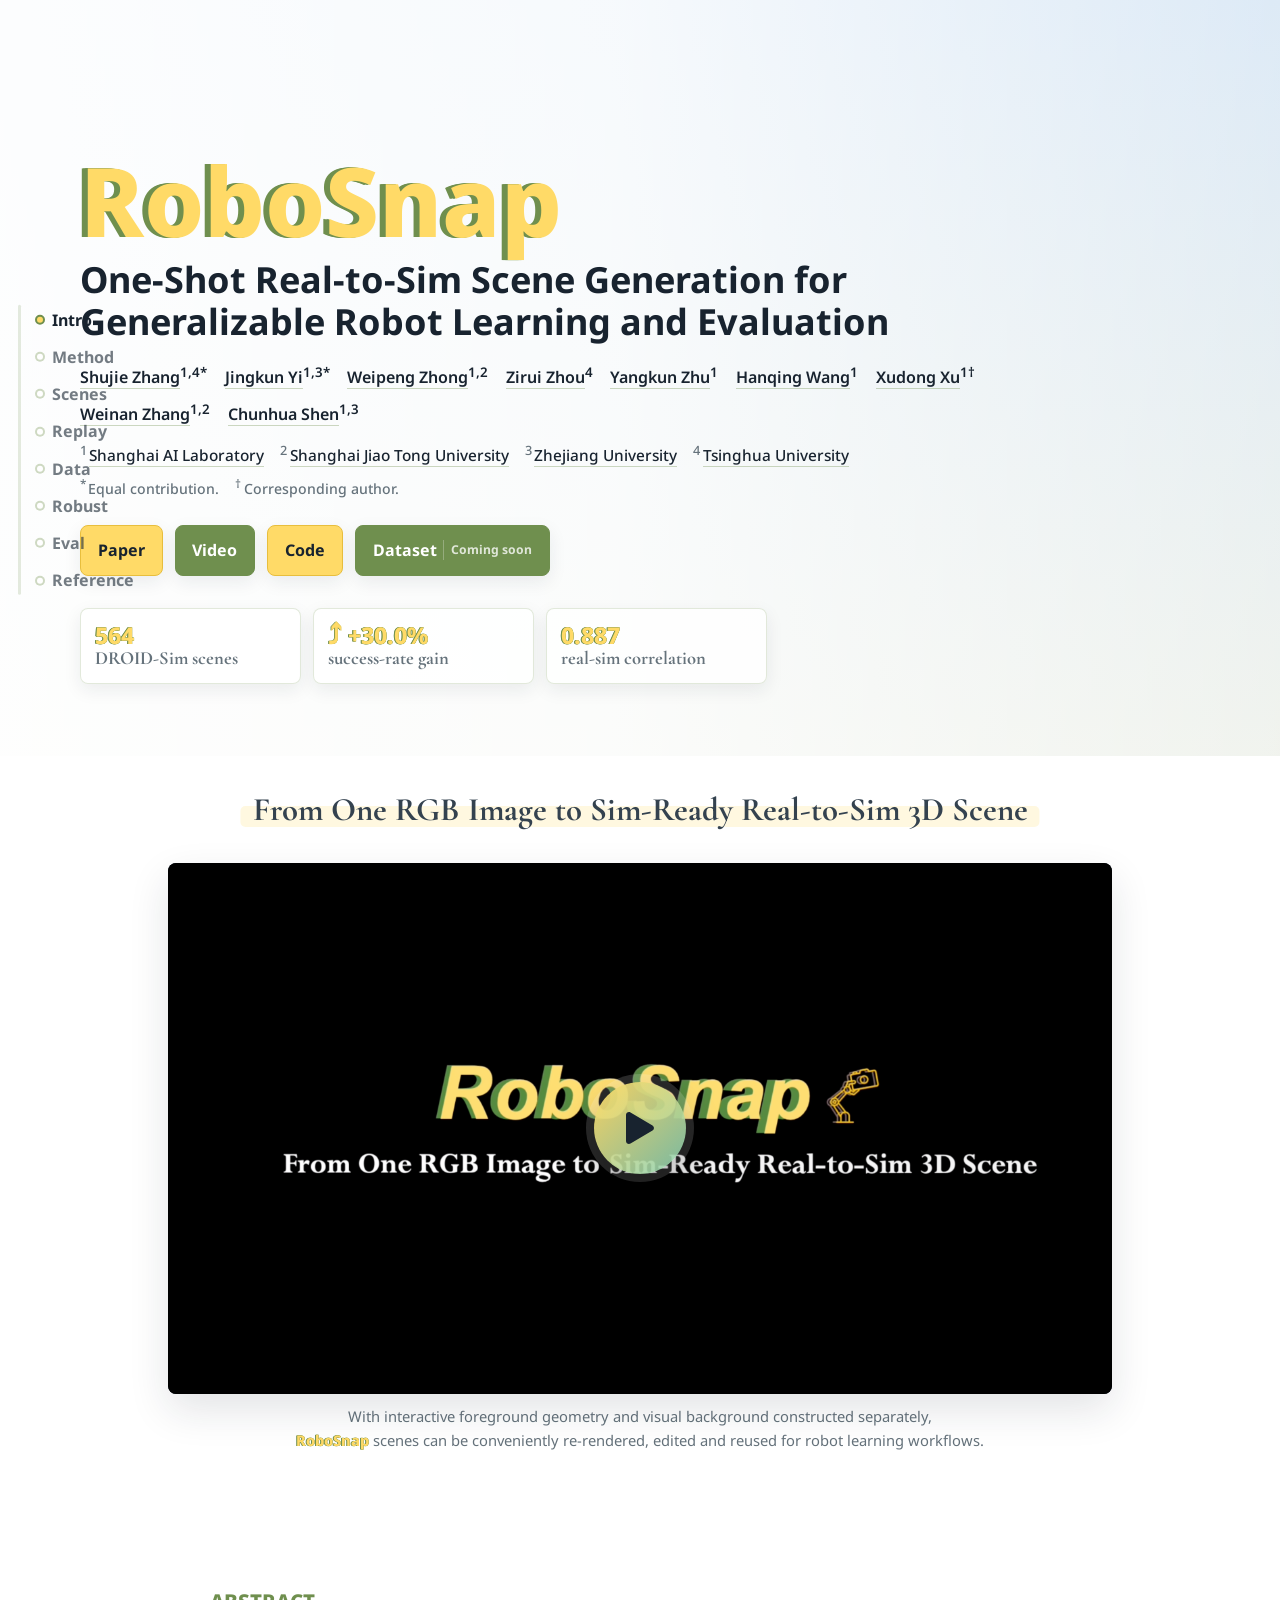
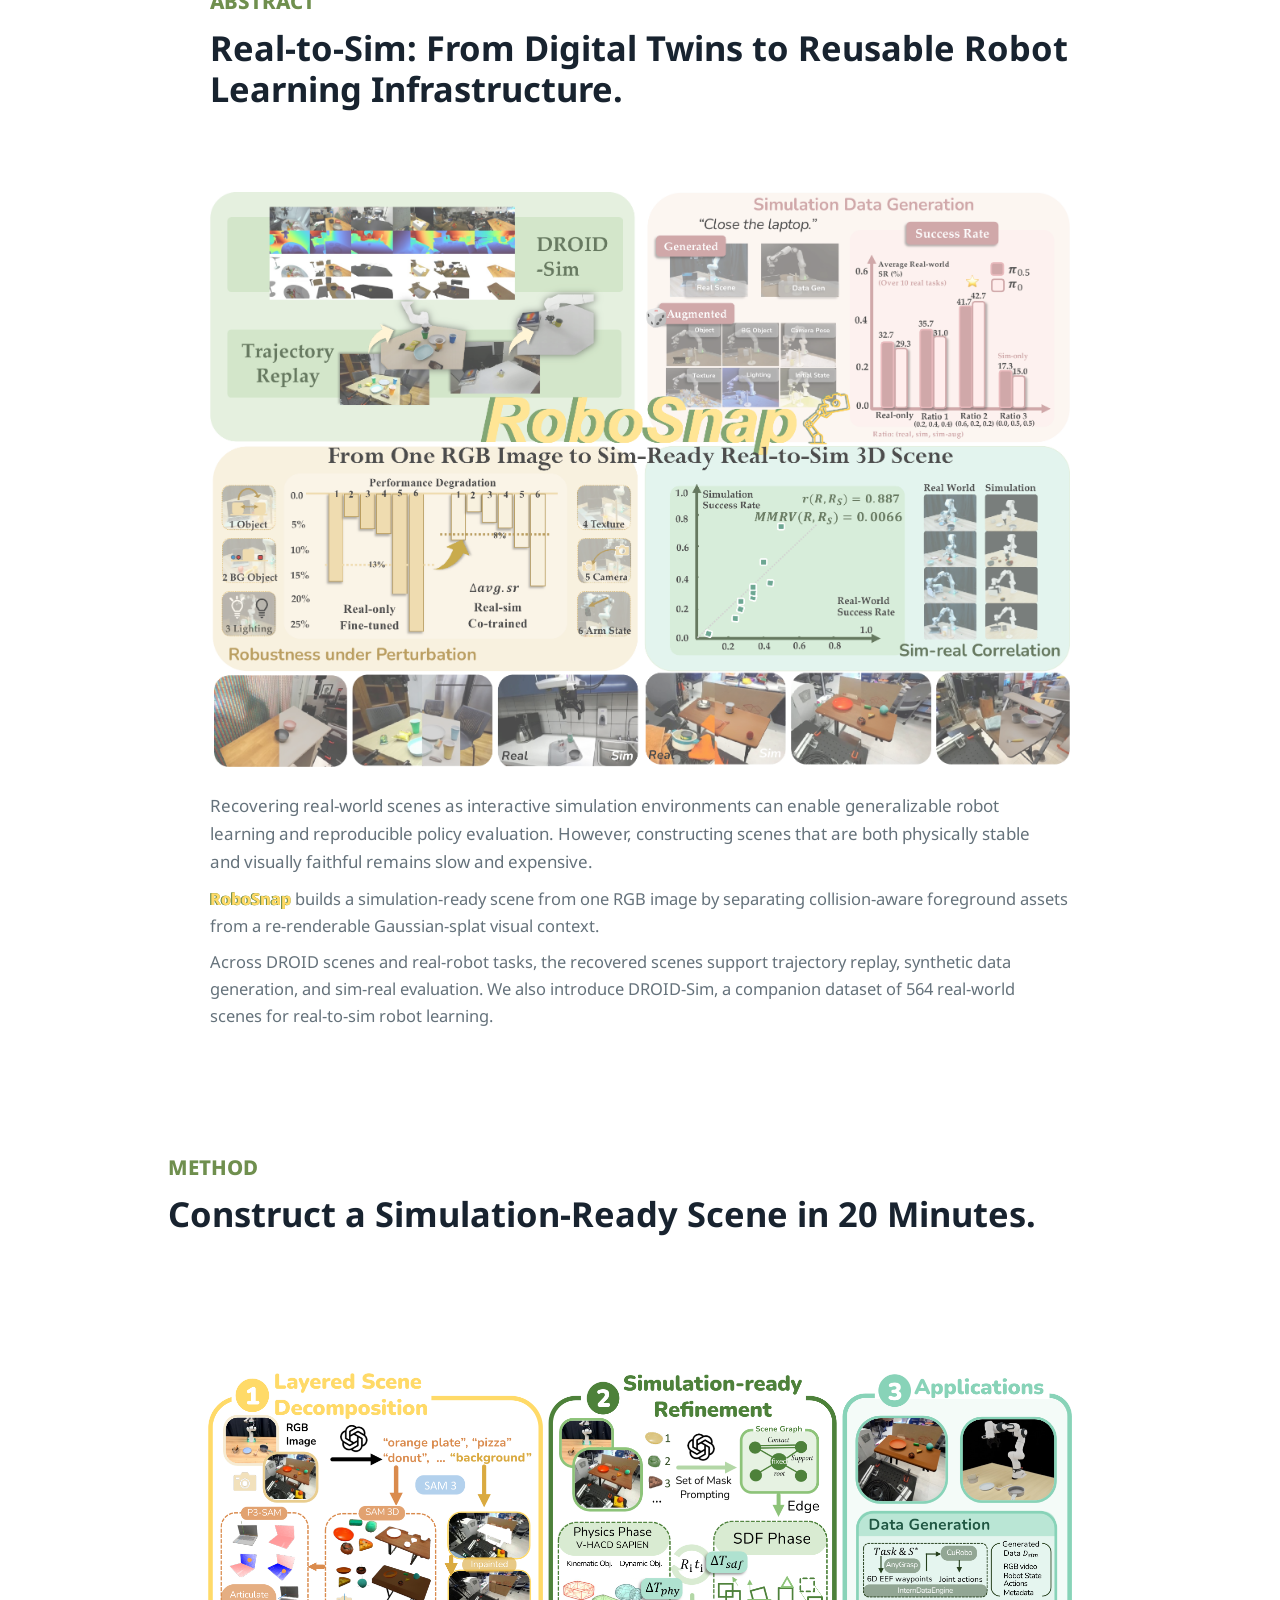
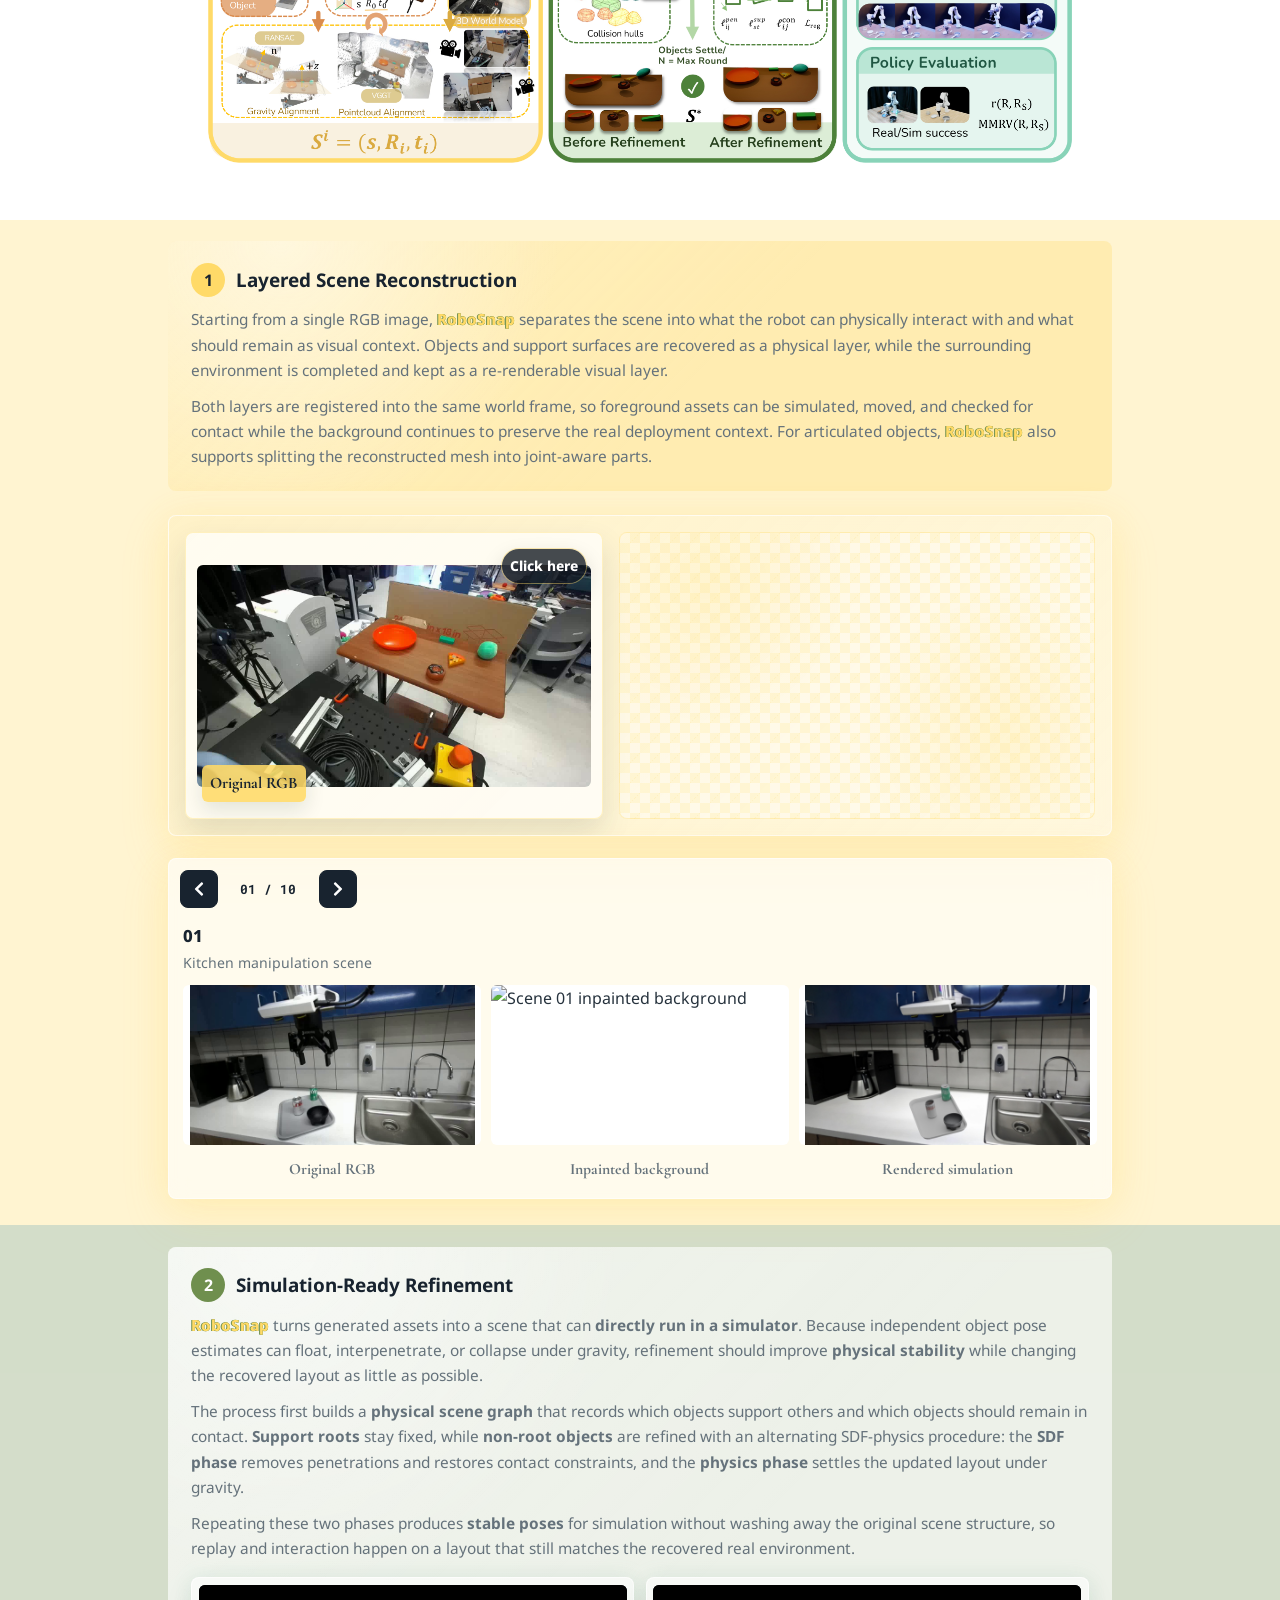
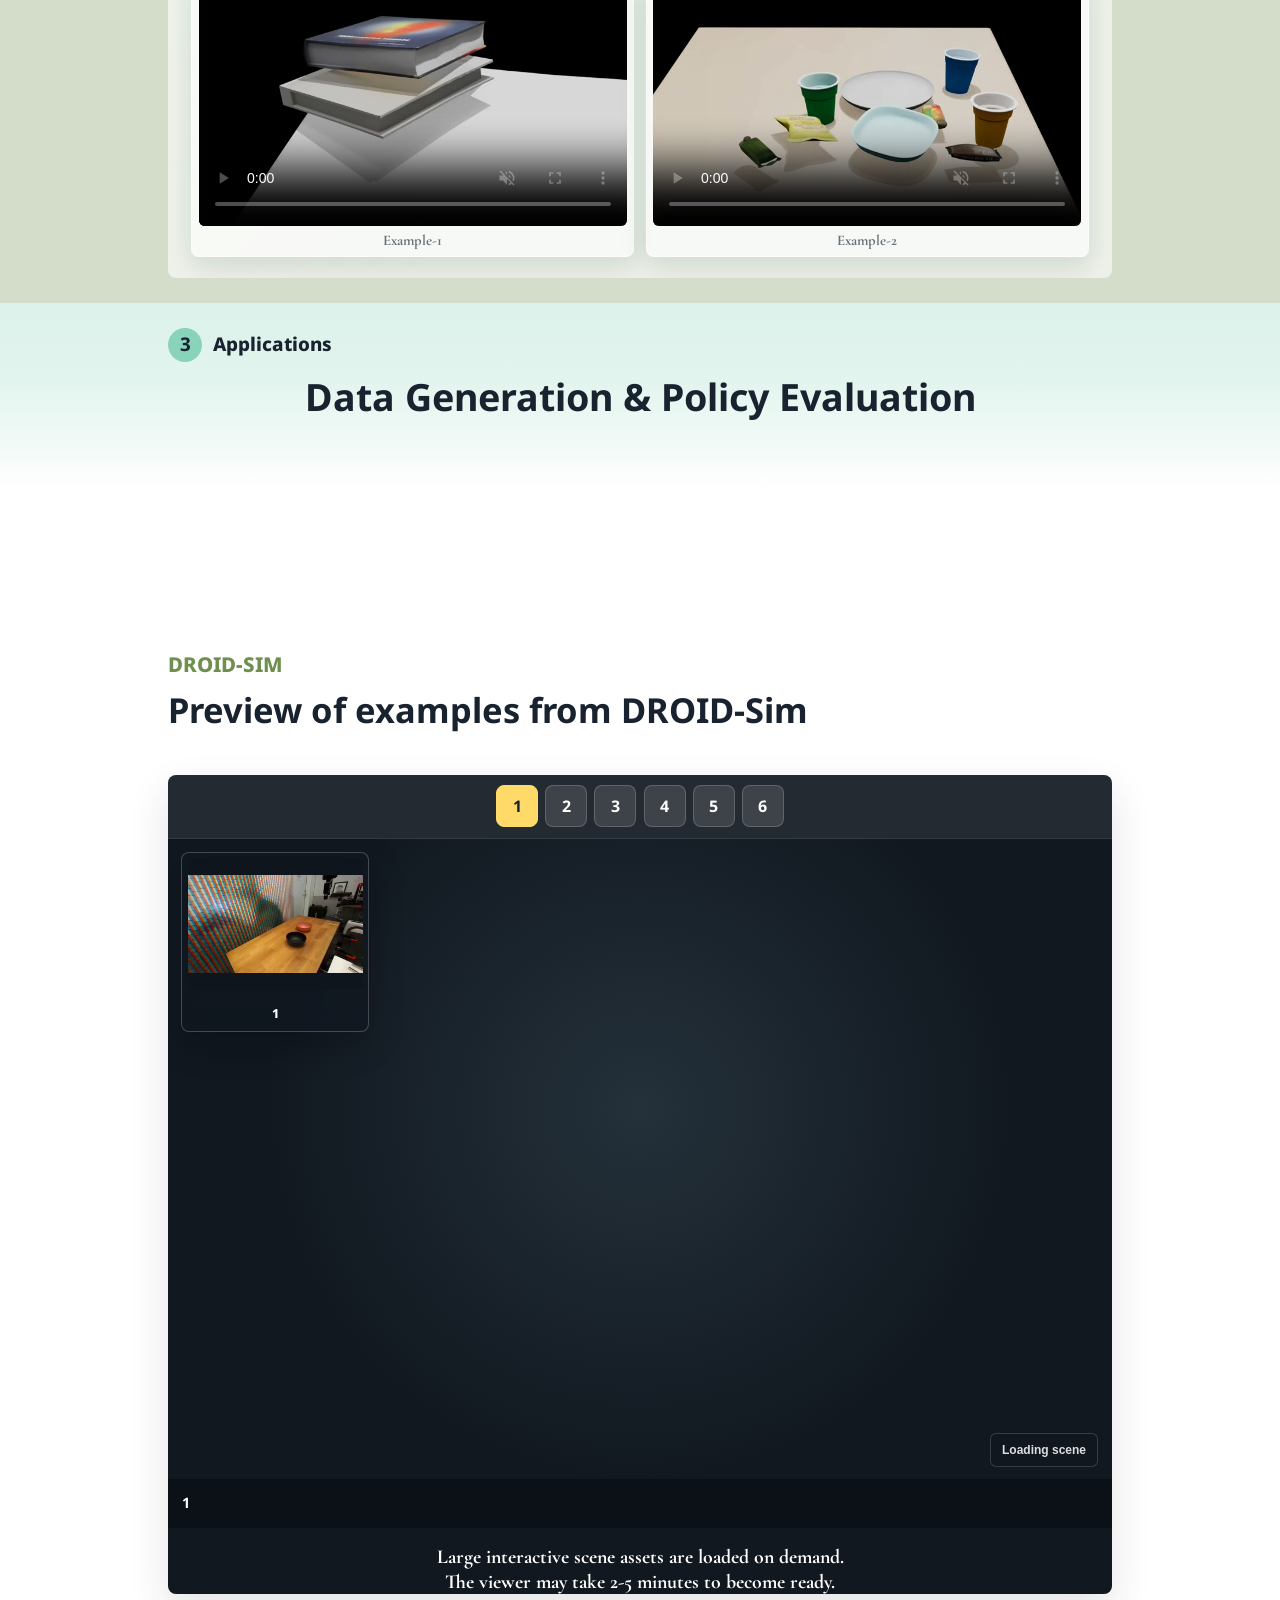
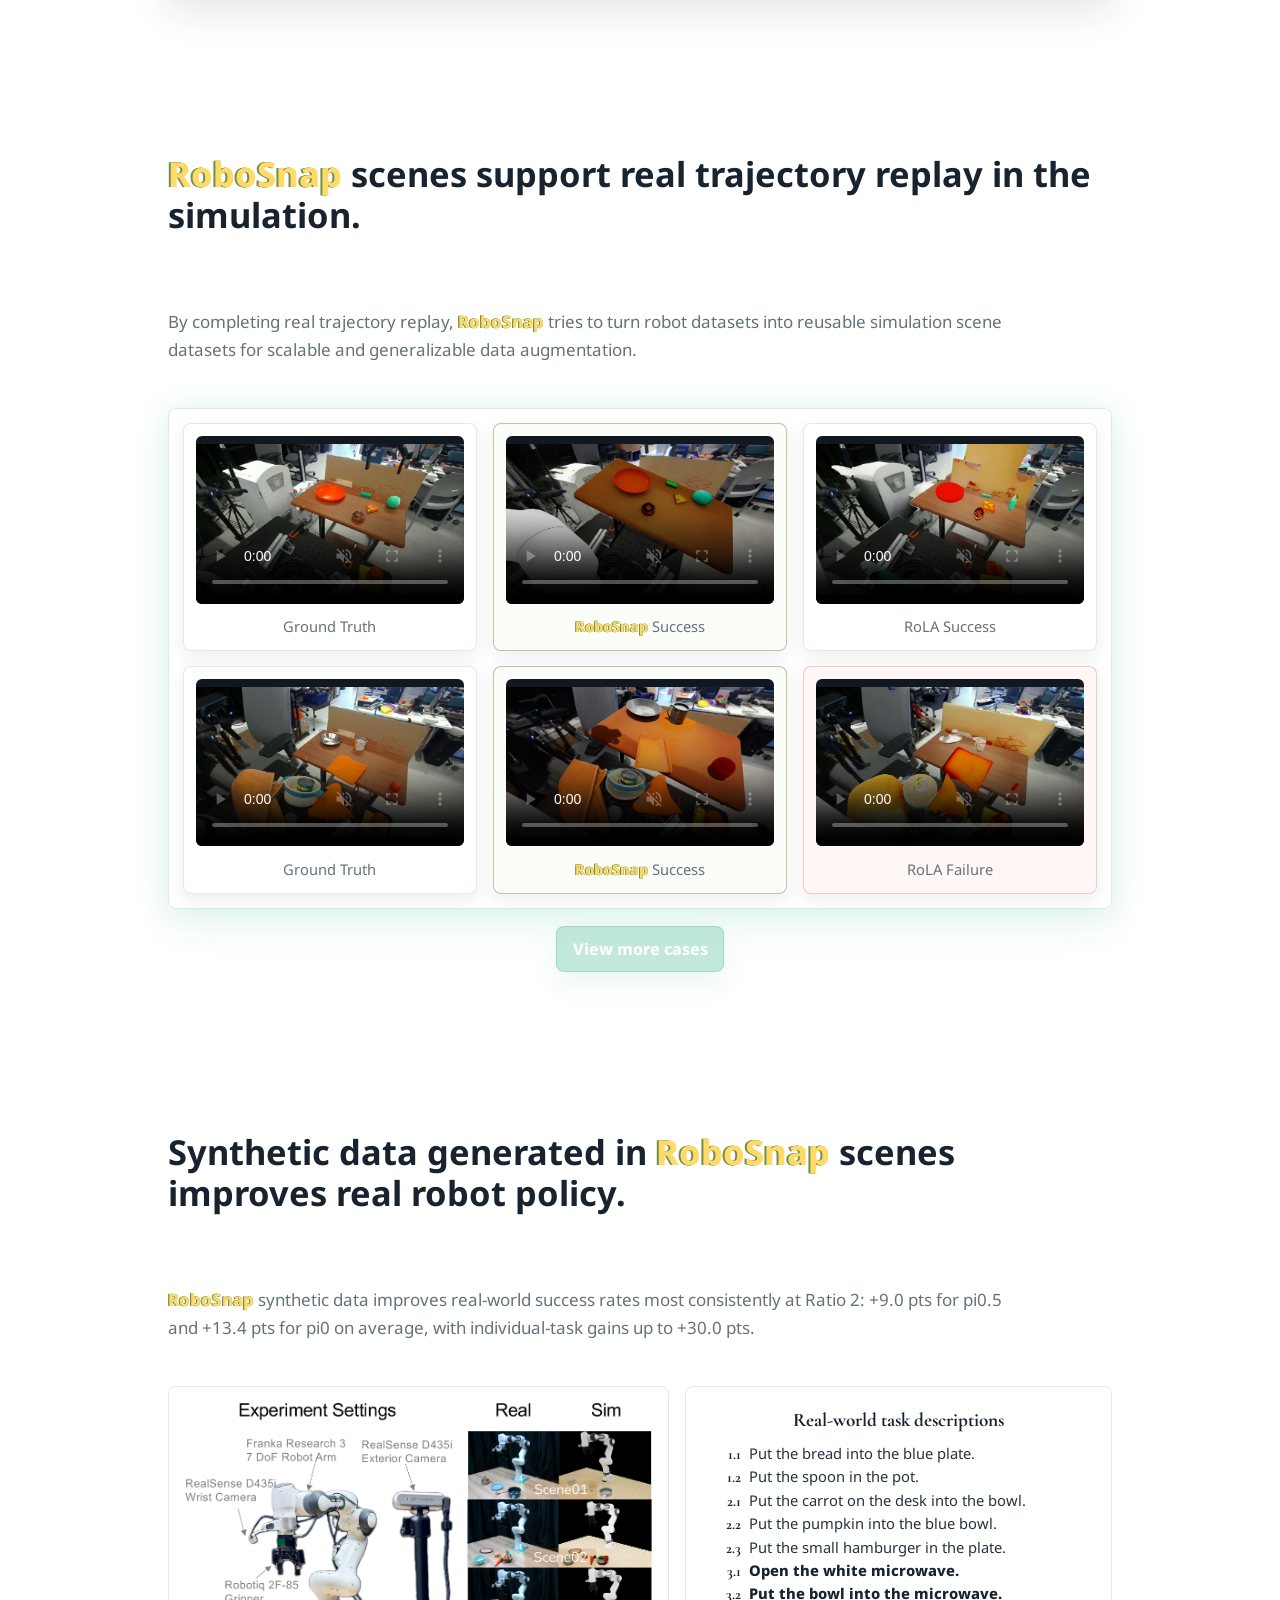
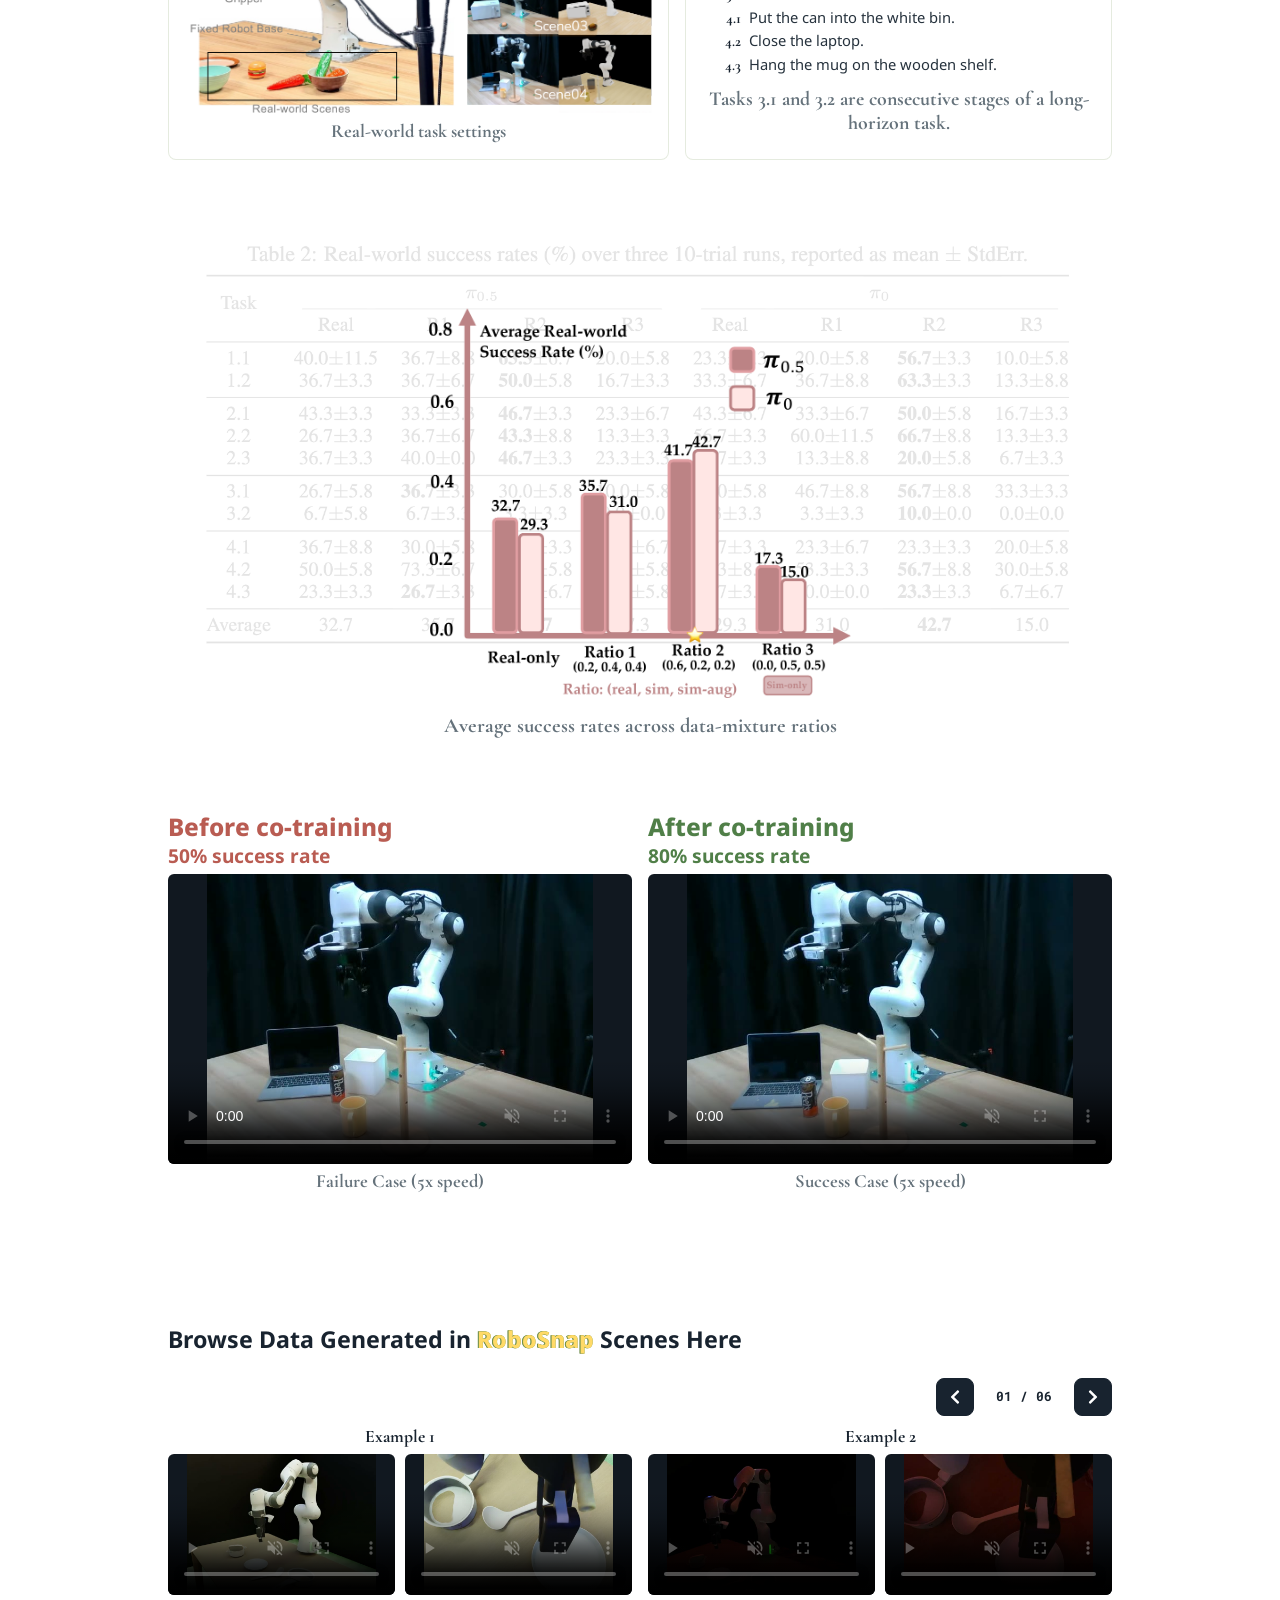
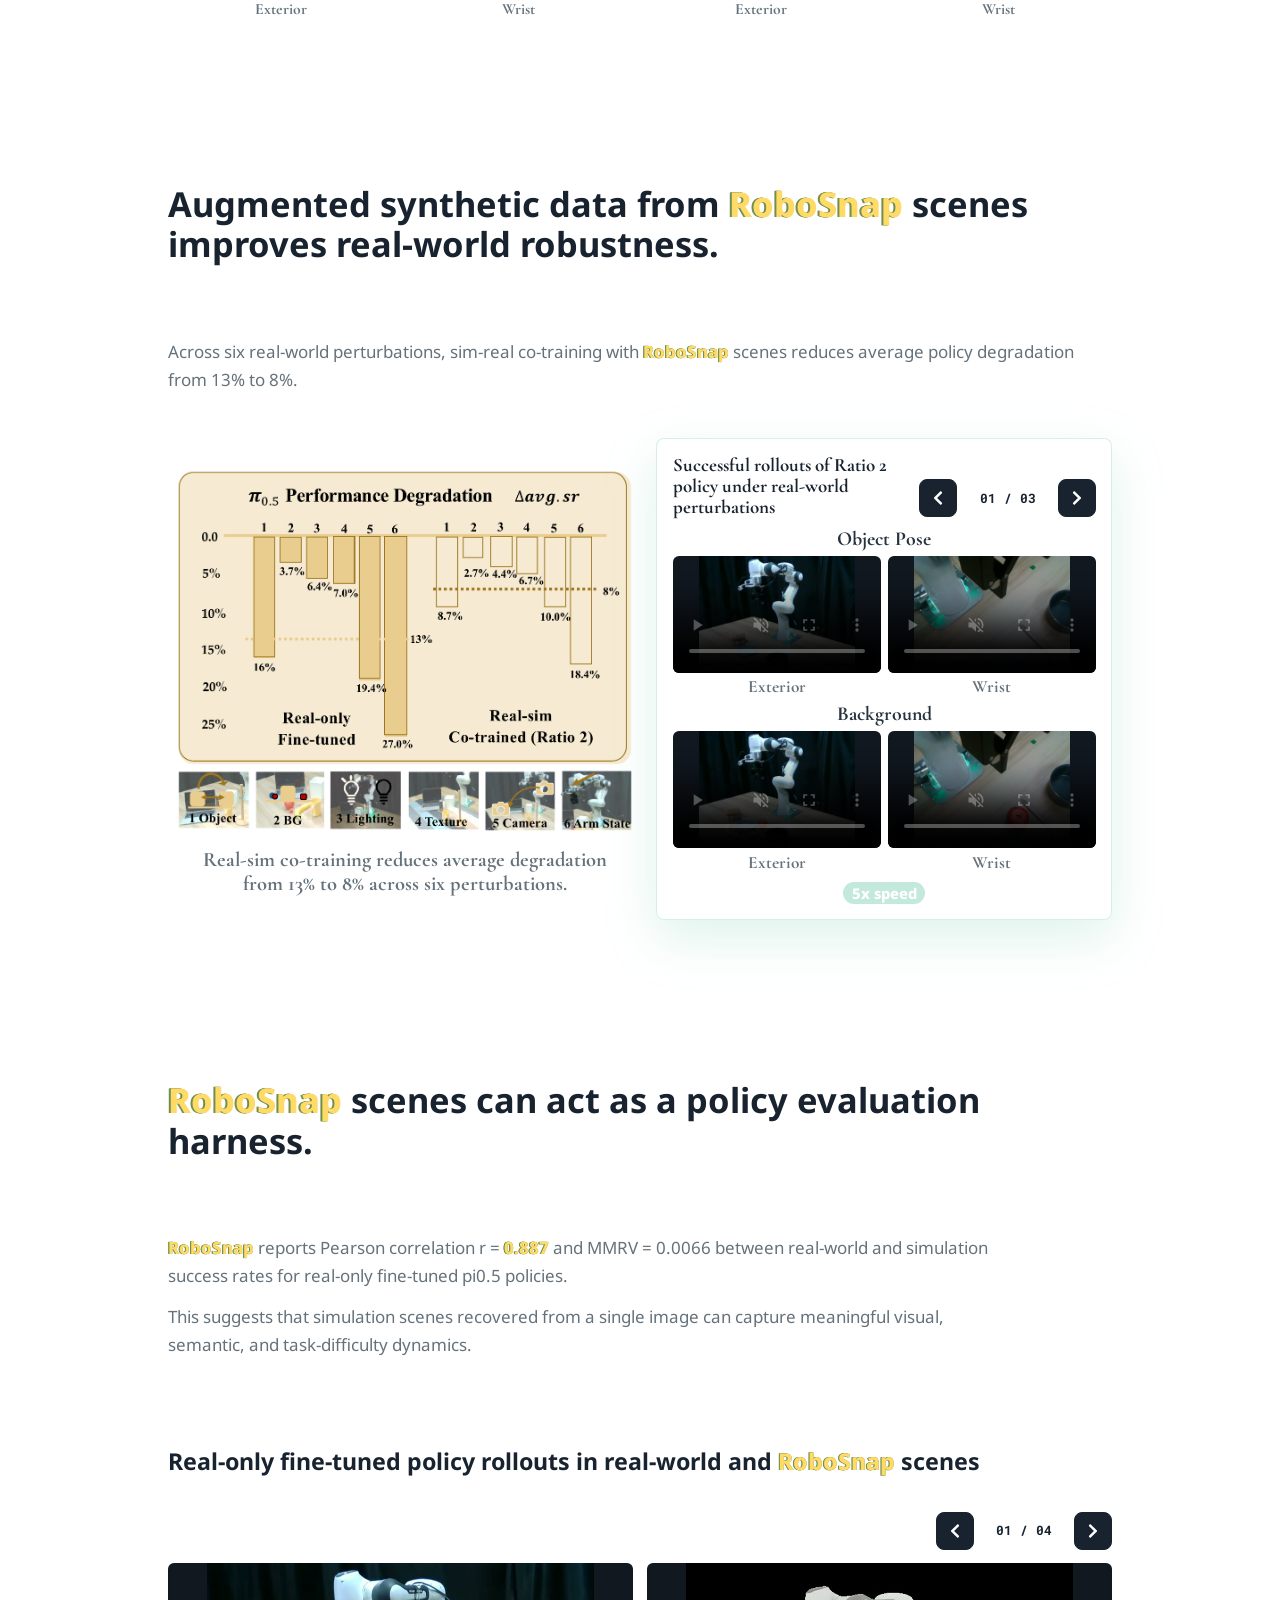
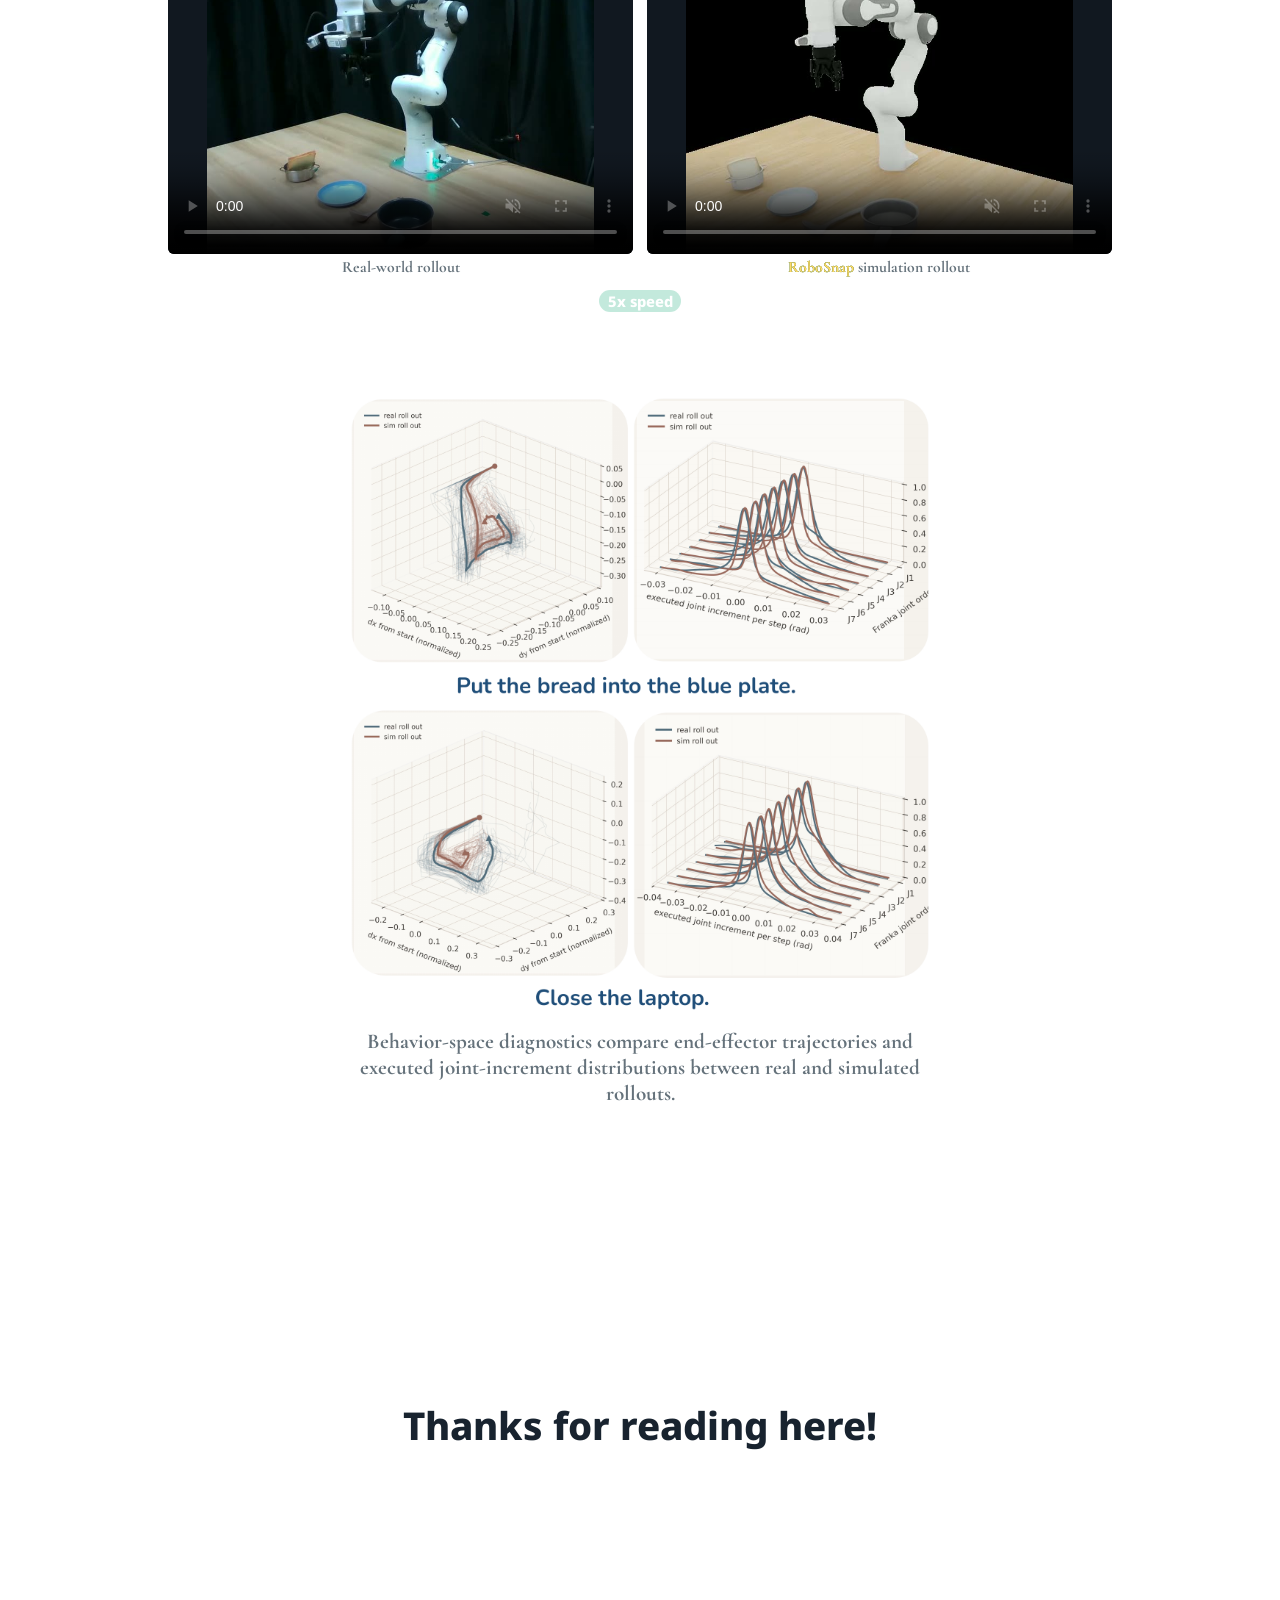
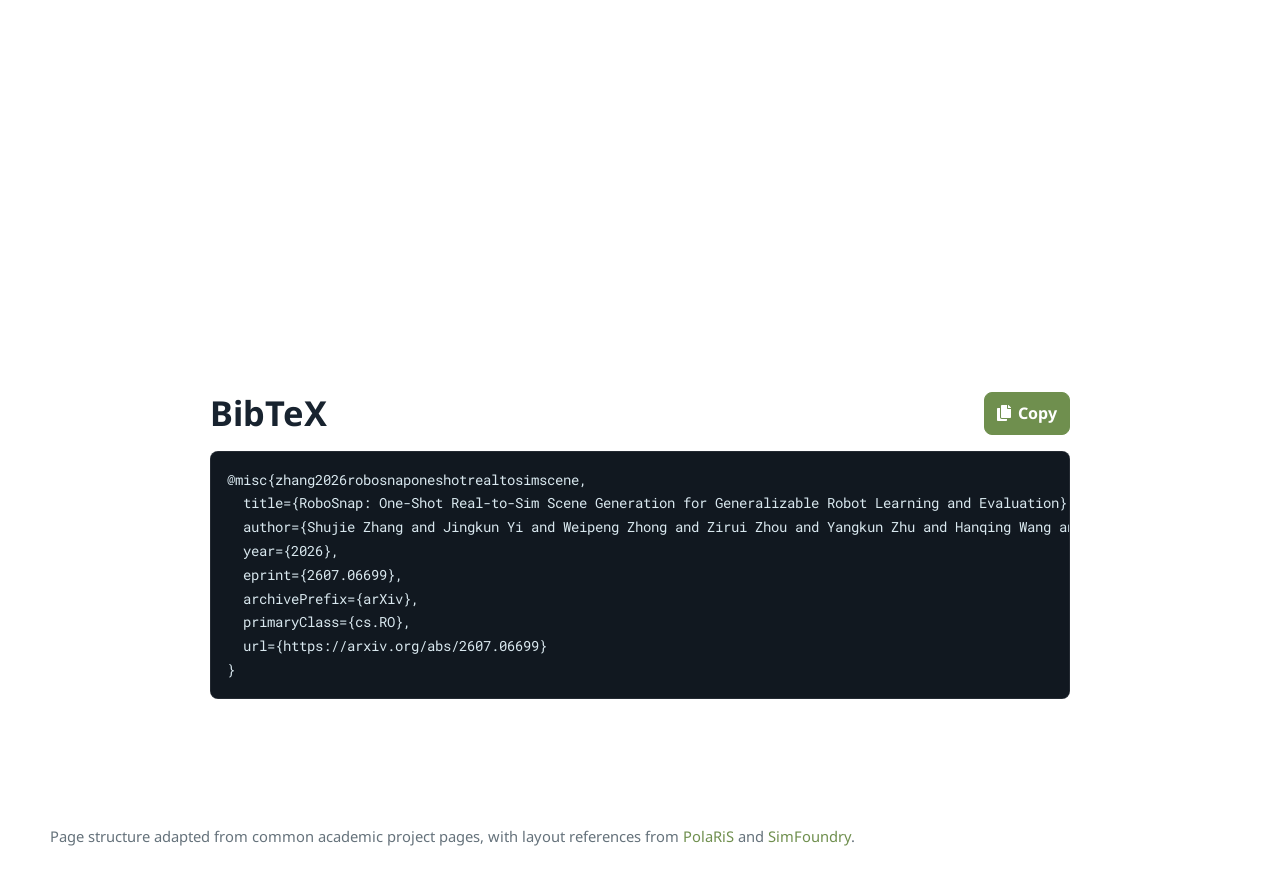
==== commit 7a611d2b: "Update RoboSnap BibTeX" ====
--- a/index.html
+++ b/index.html
@@ -14,18 +14,18 @@
   <meta property="og:url" content="https://robosnap.github.io/">
   <meta property="og:title" content="RoboSnap: One-Shot Real-to-Sim Scene Generation for Generalizable Robot Learning and Evaluation">
   <meta property="og:description" content="A single-image real-to-sim framework that reconstructs reusable simulation scenes for robot learning and evaluation.">
-  <meta property="og:image" content="https://robosnap.github.io/static/robosnap/images/cover.png">
-  <meta property="og:image:secure_url" content="https://robosnap.github.io/static/robosnap/images/cover.png">
+  <meta property="og:image" content="https://robosnap.github.io/static/robosnap/images/search-preview.png">
+  <meta property="og:image:secure_url" content="https://robosnap.github.io/static/robosnap/images/search-preview.png">
   <meta property="og:image:type" content="image/png">
-  <meta property="og:image:width" content="2912">
-  <meta property="og:image:height" content="1572">
+  <meta property="og:image:width" content="1254">
+  <meta property="og:image:height" content="1254">
   <meta property="og:image:alt" content="RoboSnap project cover">
   <meta name="twitter:card" content="summary_large_image">
   <meta name="twitter:title" content="RoboSnap: One-Shot Real-to-Sim Scene Generation">
   <meta name="twitter:description" content="One-shot real-to-sim scene generation for robot learning and evaluation.">
-  <meta name="twitter:image" content="https://robosnap.github.io/static/robosnap/images/cover.png">
+  <meta name="twitter:image" content="https://robosnap.github.io/static/robosnap/images/search-preview.png">
   <meta name="twitter:image:alt" content="RoboSnap project cover">
-  <link rel="image_src" href="https://robosnap.github.io/static/robosnap/images/cover.png">
+  <link rel="image_src" href="https://robosnap.github.io/static/robosnap/images/search-preview.png">
   <meta name="citation_title" content="RoboSnap: One-Shot Real-to-Sim Scene Generation for Generalizable Robot Learning and Evaluation">
   <meta name="citation_author" content="Zhang, Shujie">
   <meta name="citation_author" content="Yi, Jingkun">
@@ -37,6 +37,8 @@
   <meta name="citation_author" content="Zhang, Weinan">
   <meta name="citation_author" content="Shen, Chunhua">
   <meta name="citation_publication_date" content="2026">
+  <meta name="citation_arxiv_id" content="2607.06699">
+  <meta name="citation_pdf_url" content="https://arxiv.org/pdf/2607.06699">
   <meta name="theme-color" content="#6F8F4E">
 
   <title>RoboSnap</title>
@@ -60,7 +62,7 @@
     "url": "https://robosnap.github.io/",
     "name": "RoboSnap",
     "description": "RoboSnap is a one-shot real-to-sim scene generation project for reusable robot-learning simulation.",
-    "primaryImageOfPage": "https://robosnap.github.io/static/robosnap/images/cover.png"
+    "primaryImageOfPage": "https://robosnap.github.io/static/robosnap/images/search-preview.png"
   }
   </script>
 
@@ -70,8 +72,8 @@
     "@type": "ScholarlyArticle",
     "headline": "RoboSnap: One-Shot Real-to-Sim Scene Generation for Generalizable Robot Learning and Evaluation",
     "description": "RoboSnap converts a single RGB image into a layered, physically refined, simulation-ready scene for robot learning and evaluation.",
-    "image": "https://robosnap.github.io/static/robosnap/images/cover.png",
-    "thumbnailUrl": "https://robosnap.github.io/static/robosnap/images/cover.png",
+    "image": "https://robosnap.github.io/static/robosnap/images/search-preview.png",
+    "thumbnailUrl": "https://robosnap.github.io/static/robosnap/images/search-preview.png",
     "author": [
       {"@type": "Person", "name": "Shujie Zhang"},
       {"@type": "Person", "name": "Jingkun Yi"},
@@ -137,7 +139,7 @@
           <span><sup>&dagger;</sup>Corresponding author.</span>
         </div>
         <div class="hero-actions" aria-label="Project resources">
-          <span class="button paper-button is-disabled" aria-disabled="true">Paper</span>
+          <a class="button paper-button" href="https://arxiv.org/pdf/2607.06699" target="_blank" rel="noopener noreferrer">Paper</a>
           <a class="button video-button" href="https://youtu.be/82KTBSiscYM" target="_blank" rel="noopener noreferrer">Video</a>
           <a class="button code-button" href="https://github.com/robosnap" target="_blank" rel="noopener noreferrer">Code</a>
           <span class="button dataset-button is-disabled" aria-disabled="true">Dataset <small>Coming soon</small></span>
@@ -771,10 +773,14 @@
             <span>Copy</span>
           </button>
         </div>
-        <pre id="bibtex-code"><code>@misc{zhang2026robosnap,
+        <pre id="bibtex-code"><code>@misc{zhang2026robosnaponeshotrealtosimscene,
   title={RoboSnap: One-Shot Real-to-Sim Scene Generation for Generalizable Robot Learning and Evaluation},
   author={Shujie Zhang and Jingkun Yi and Weipeng Zhong and Zirui Zhou and Yangkun Zhu and Hanqing Wang and Xudong Xu and Weinan Zhang and Chunhua Shen},
-  year={2026}
+  year={2026},
+  eprint={2607.06699},
+  archivePrefix={arXiv},
+  primaryClass={cs.RO},
+  url={https://arxiv.org/abs/2607.06699}
 }</code></pre>
       </div>
     </section>
